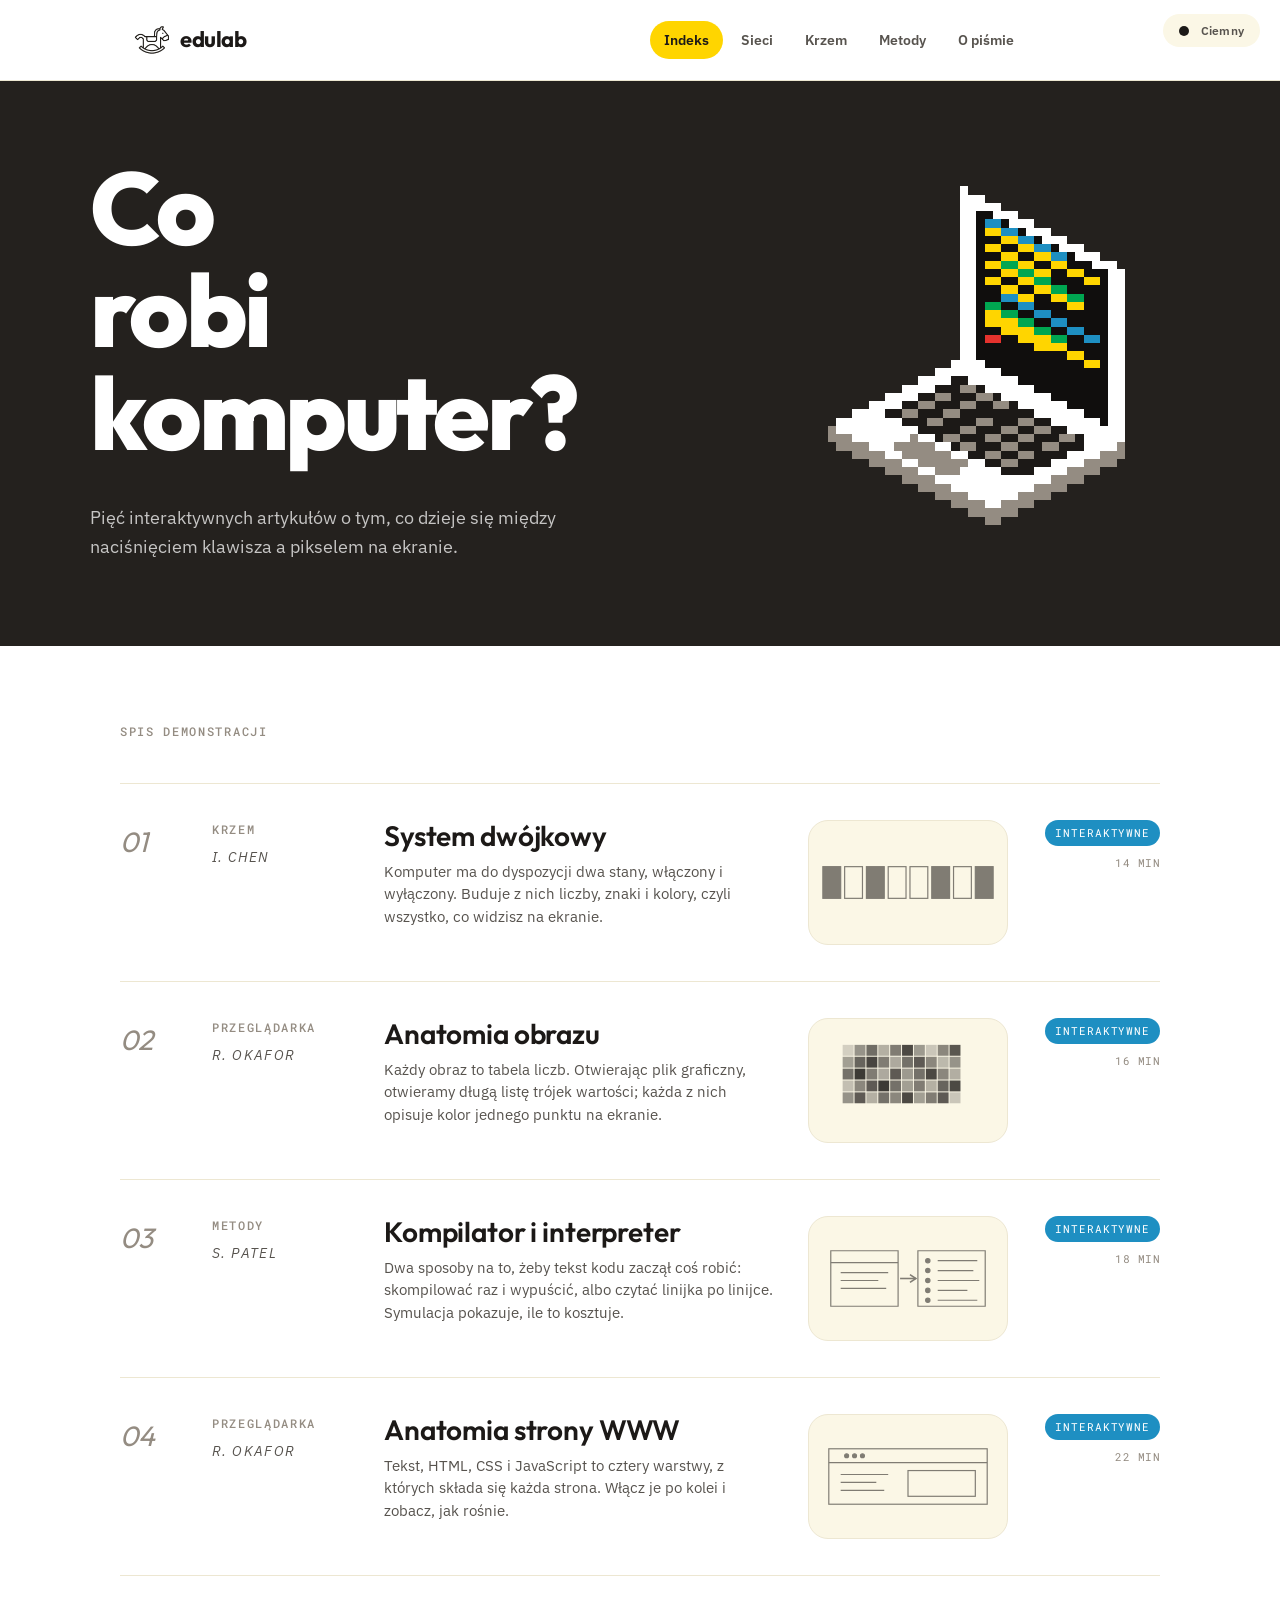
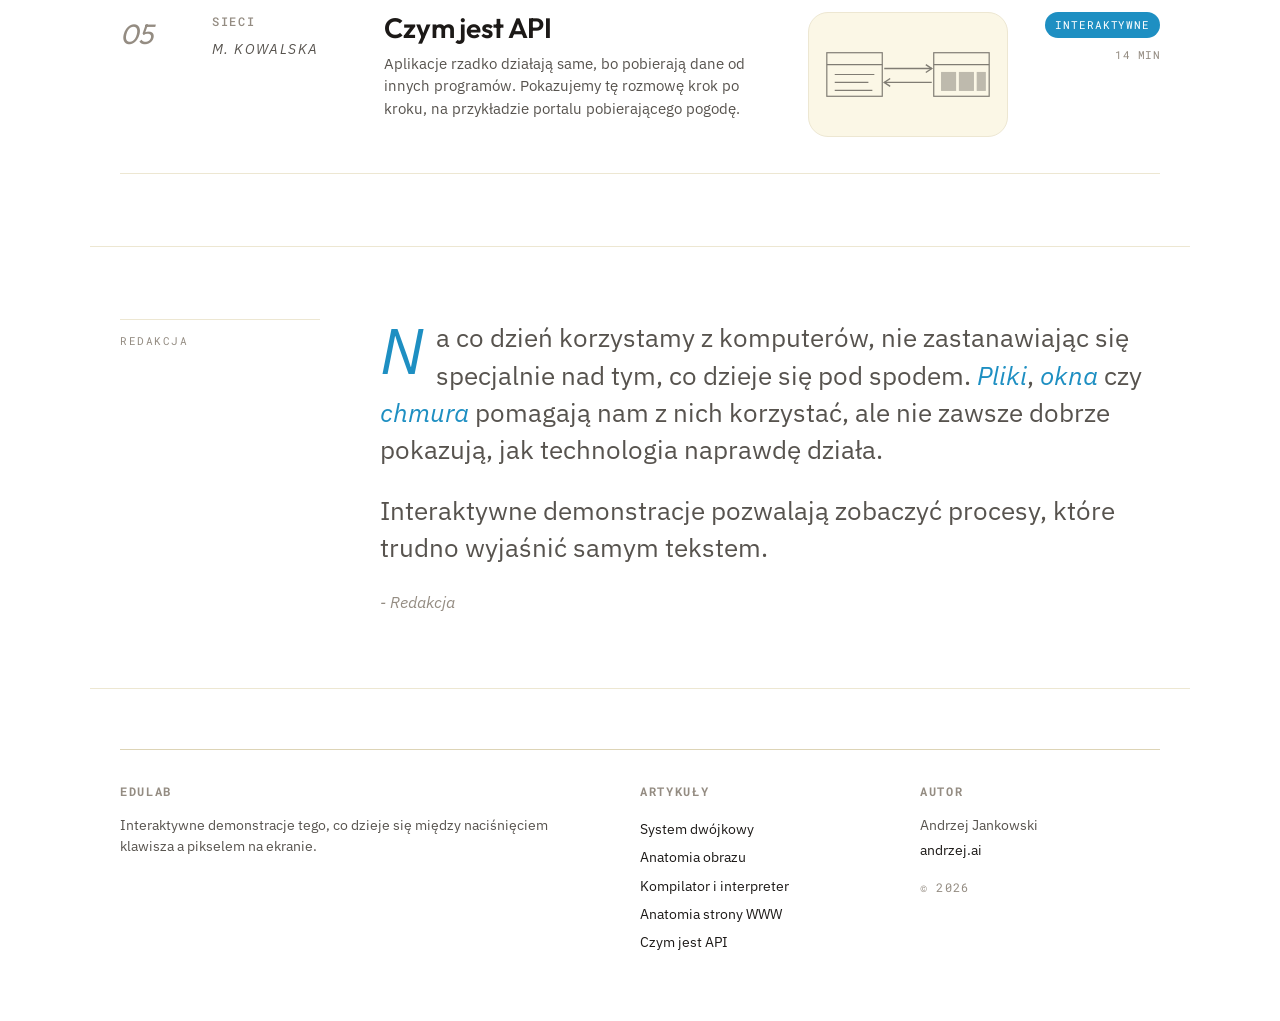
==== index.html @ e1ac3627 "Apply edulab design system and rework Polish copy Six interactive computing demos ("Co robi komputer" ====
<!doctype html>
<html lang="pl">
<head>
<meta charset="utf-8" />
<meta name="viewport" content="width=device-width, initial-scale=1.0" />
<title>Substrate - interaktywne demonstracje</title>
<link rel="preconnect" href="https://fonts.googleapis.com" />
<link rel="preconnect" href="https://fonts.gstatic.com" crossorigin />
<link href="https://fonts.googleapis.com/css2?family=Outfit:wght@400;500;600;700;800&family=IBM+Plex+Sans:wght@400;500;600;700&family=Roboto+Mono:wght@400;500&display=swap" rel="stylesheet" />
<script>
  (function(){
    try {
      var saved = localStorage.getItem('substrate-theme');
      document.documentElement.dataset.theme = saved || 'light';
    } catch (_) {
      document.documentElement.dataset.theme = 'light';
    }
  })();
</script>
<style>
  /* ── edulab design system — Editorial Color ──────────────────────────
     Fonts: Outfit (display) · IBM Plex Sans (sans) · Roboto Mono (mono)
     Paper white page, warm ink, yellow primary, blue + green secondary,
     red for danger. Every colour below is an edulab token.
     ─────────────────────────────────────────────────────────────────── */
  :root {
    /* ── edulab brand fonts ── */
    --font-display: 'Outfit', 'IBM Plex Sans', system-ui, sans-serif;
    --font-sans:    'IBM Plex Sans', system-ui, -apple-system, sans-serif;
    --font-mono:    'Roboto Mono', ui-monospace, 'SF Mono', Menlo, monospace;

    /* ── edulab raw palette ── */
    --paper:   #FFFFFF;  --paper-2: #FBF7E6;  --paper-3: #F5EDCB;
    --surface: #FFFFFF;
    --edu-ink: #1C1917;  --edu-ink-2: #57534E;  --edu-ink-3: #948C82;
    --line:    #EDE7D2;  --line-2:  #DDD4B6;

    --yellow: #FFD500;  --yellow-600: #F0C800;  --yellow-soft: #FFD500;  --yellow-ink: #1C1917;
    --blue:   #1E8FC2;  --blue-600:   #177AA8;  --blue-soft:   #1E8FC2;  --blue-ink:   #FFFFFF;
    --green:  #00A651;  --green-600:  #009444;  --green-soft:  #00A651;  --green-ink:  #FFFFFF;
    --red:    #E5322D;  --red-600:    #C92823;  --red-soft:    #E5322D;  --red-ink:    #FFFFFF;
    --grape:  #7A5AC2;

    --primary: var(--yellow);  --on-primary: var(--yellow-ink);
    --focus-ring: 0 0 0 3px color-mix(in srgb, var(--yellow) 45%, transparent);

    /* ── radii & elevation ── */
    --r-xs: 6px; --r-sm: 10px; --r-md: 14px; --r-lg: 20px; --r-xl: 28px; --r-pill: 999px;
    --shadow-sm: 0 1px 2px rgba(33,30,26,.06), 0 1px 1px rgba(33,30,26,.04);
    --shadow-md: 0 4px 16px rgba(33,30,26,.08), 0 1px 3px rgba(33,30,26,.05);
    --shadow-lg: 0 16px 40px rgba(33,30,26,.12), 0 3px 8px rgba(33,30,26,.06);
    --shadow-primary: 0 8px 22px color-mix(in srgb, var(--yellow) 30%, transparent);

    /* ── layout ── */
    --pad-x: 30px;
    --pad-y: 72px;
    --gap: 28px;
    --shell: 1100px;
  }

  /* ── Light (default): edulab paper ──────────────────────────────────── */
  html[data-theme="light"] {
    --bg:        var(--paper);
    --bg-2:      var(--paper-2);
    --bg-3:      var(--paper-3);
    --ink:       var(--edu-ink);
    --ink-soft:  var(--edu-ink-2);
    --ink-mute:  var(--edu-ink-3);
    --rule:      var(--line-2);
    --rule-soft: var(--line);
    --accent:    var(--blue);
    --accent-2:  var(--blue-600);
    --accent-tint:        var(--paper-2);
    --accent-tint-soft:   var(--paper-2);
    --accent-tint-strong: var(--paper-3);
    --overlay:   rgba(255,255,255,.94);
    --card:      var(--surface);
    --logo-filter: none;
    --hero-bg:    #24211E;
    --hero-ink:   #FFFFFF;
    --hero-ink-2: rgba(255,255,255,.74);
  }

  /* ── Dark: edulab ink surfaces (yellow reads as text on black) ──────── */
  html[data-theme="dark"] {
    --bg:        #1C1917;
    --bg-2:      #262220;
    --bg-3:      #322D29;
    --ink:       #FFFFFF;
    --ink-soft:  rgba(255,255,255,.74);
    --ink-mute:  rgba(255,255,255,.52);
    --rule:      rgba(255,255,255,.30);
    --rule-soft: rgba(255,255,255,.14);
    --accent:    var(--yellow);
    --accent-2:  var(--yellow-600);
    --accent-tint:        rgba(255,255,255,.06);
    --accent-tint-soft:   rgba(255,255,255,.04);
    --accent-tint-strong: rgba(255,213,0,.22);
    --overlay:   rgba(28,25,23,.94);
    --card:      #262220;
    --logo-filter: invert(1);
    --hero-bg:    #24211E;
    --hero-ink:   #FFFFFF;
    --hero-ink-2: rgba(255,255,255,.74);
  }

  /* ── Reset ──────────────────────────────────────────────────────────── */
  * { box-sizing: border-box; }
  html, body { margin: 0; padding: 0; }
  body {
    background: var(--bg);
    color: var(--ink);
    font-family: var(--font-sans);
    font-size: 16px;
    line-height: 1.6;
    -webkit-font-smoothing: antialiased;
    text-rendering: optimizeLegibility;
    transition: background .25s ease, color .25s ease;
  }
  a { color: inherit; text-decoration: none; cursor: pointer; }
  button { font-family: inherit; }

  /* Content shell — edulab caps the column at 1100px */
  .shell { max-width: var(--shell); margin: 0 auto; width: 100%; }

  /* Functional label: mono, uppercase, tracked */
  .kicker {
    font-family: var(--font-mono);
    font-weight: 500;
    font-size: 12px;
    letter-spacing: .14em;
    text-transform: uppercase;
    color: var(--ink-mute);
  }
  .dot { color: var(--ink-mute); padding: 0 6px; }

  /* ── Theme toggle — full pill, never a partial contour ──────────────── */
  .theme-toggle {
    position: fixed;
    top: 14px; right: 20px;
    z-index: 100;
    appearance: none; cursor: pointer;
    background: var(--bg-2);
    border: none;
    color: var(--ink-soft);
    padding: 9px 16px;
    border-radius: var(--r-pill);
    font-family: var(--font-sans);
    font-weight: 600;
    font-size: 12px;
    letter-spacing: .02em;
    transition: background .15s, color .15s;
  }
  .theme-toggle:hover { background: var(--yellow); color: var(--yellow-ink); }
  .theme-toggle:focus-visible { outline: none; box-shadow: var(--focus-ring); }
  .theme-toggle .th-mark {
    display: inline-block;
    width: 10px; height: 10px;
    border-radius: 50%;
    margin-right: 8px;
    vertical-align: -1px;
    background: var(--ink);
  }
  .theme-toggle:hover .th-mark { background: var(--yellow-ink); }
  .theme-toggle .lbl-jasny { display: inline; }
  .theme-toggle .lbl-ciemny { display: none; }
  html[data-theme="light"] .theme-toggle .lbl-jasny { display: none; }
  html[data-theme="light"] .theme-toggle .lbl-ciemny { display: inline; }

  /* ── edulab brand bar (required chrome) ─────────────────────────────── */
  .masthead {
    position: sticky; top: 0; z-index: 50; width: 100%;
    background: var(--overlay);
    backdrop-filter: blur(12px); -webkit-backdrop-filter: blur(12px);
    border-bottom: 1px solid var(--rule-soft);
  }
  .masthead .row {
    max-width: var(--shell); margin: 0 auto;
    padding: 8px var(--pad-x);
    display: flex; justify-content: space-between; align-items: center; gap: 12px;
  }
  .masthead .brand { display: flex; align-items: center; gap: 2px; cursor: pointer; }
  .masthead .edu-logo {
    width: 64px; height: 64px; display: block; margin-right: -6px;
    filter: var(--logo-filter);
  }
  .masthead .brand .wordmark {
    font-family: var(--font-display); font-weight: 700;
    font-size: 22px; letter-spacing: -.02em; color: var(--ink);
  }
  .masthead .topnav { display: flex; gap: 4px; padding-right: 132px; }
  .masthead .topnav a {
    font-family: var(--font-sans); font-weight: 600; font-size: 14px;
    color: var(--ink-soft);
    padding: 8px 14px; border-radius: var(--r-pill);
    transition: background .15s, color .15s;
  }
  .masthead .topnav a:hover { background: var(--bg-2); color: var(--ink); }
  .masthead .topnav a.active { background: var(--yellow); color: var(--yellow-ink); }

  /* ── Hero ───────────────────────────────────────────────────────────── */
  .hero {
    padding: calc(var(--pad-y) * 1.1) var(--pad-x);
    border-bottom: 1px solid var(--rule-soft);
  }
  .hero-grid {
    display: grid;
    grid-template-columns: 2fr 1fr;
    gap: 48px;
    align-items: start;
  }
  .hero-title {
    font-family: var(--font-display);
    font-weight: 400;
    font-size: clamp(80px, 11vw, 168px);
    line-height: 1.0;
    letter-spacing: -.035em;
    margin: 0 0 40px;
    color: var(--ink);
  }
  .hero-dek {
    font-family: var(--font-sans); font-size: 20px;
    font-style: italic;
    line-height: 1.45; color: var(--ink-soft);
    max-width: 36ch; margin: 0;
  }
  /* ── Article list ───────────────────────────────────────────────────── */
  .indexsec {
    padding: var(--pad-y) var(--pad-x);
    border-bottom: 1px solid var(--rule-soft);
  }
  .section-head { margin-bottom: 40px; }
  .article-list { list-style: none; padding: 0; margin: 0; }
  .article-row {
    display: grid;
    grid-template-columns: 60px 140px 1fr 200px 120px;
    gap: 32px;
    padding: 36px 0;
    border-top: 1px solid var(--rule-soft);
    align-items: start;
    cursor: pointer;
    transition: padding-left .15s, padding-right .15s;
  }
  .article-row:last-child { border-bottom: 1px solid var(--rule-soft); }
  .article-row:hover { padding-left: 16px; padding-right: 16px; }
  .article-row:hover h3 { color: var(--accent); }
  .article-row a { display: contents; }
  .row-no {
    font-family: var(--font-display); font-size: 28px; font-style: italic;
    color: var(--ink-mute);
  }
  .row-meta { display: flex; flex-direction: column; gap: 6px; }
  .row-meta .row-author {
    font-family: var(--font-sans); font-style: italic; font-size: 14px;
    color: var(--ink-soft);
  }
  .row-title h3 {
    font-family: var(--font-display); font-weight: 400;
    font-size: 28px; line-height: 1.15; letter-spacing: -.005em;
    margin: 0 0 8px; color: var(--ink); text-wrap: pretty;
    transition: color .15s;
  }
  .row-title p {
    font-family: var(--font-sans); font-size: 15px; line-height: 1.5;
    color: var(--ink-soft); margin: 0; max-width: 50ch;
  }
  .row-thumb {
    background: var(--bg-2); aspect-ratio: 16/10;
    border: 1px solid var(--rule-soft); border-radius: 2px; overflow: hidden;
    color: var(--ink);
  }
  .row-thumb svg { width: 100%; height: 100%; display: block; }
  .row-read {
    display: flex; flex-direction: column; align-items: flex-end; gap: 8px;
    font-family: var(--font-mono); font-size: 11px; color: var(--ink-mute);
    letter-spacing: .04em; text-transform: uppercase;
  }
  .pill {
    font-size: 10px; letter-spacing: .12em; text-transform: uppercase;
    border: 1px solid var(--accent); color: var(--accent);
    padding: 3px 8px; border-radius: 2px;
  }

  /* ── Manifesto ──────────────────────────────────────────────────────── */
  .manifesto {
    padding: var(--pad-y) var(--pad-x);
    border-bottom: 1px solid var(--rule-soft);
  }
  .m-grid {
    display: grid; grid-template-columns: 200px 1fr; gap: 60px;
    max-width: 1100px;
  }
  .m-label {
    font-family: var(--font-mono); font-size: 11px; letter-spacing: .14em;
    text-transform: uppercase; color: var(--ink-mute);
    padding-top: 12px; border-top: 1px solid var(--rule-soft);
  }
  .m-body p {
    font-family: var(--font-sans); font-size: clamp(20px, 2vw, 26px);
    line-height: 1.45; margin: 0 0 24px;
    color: var(--ink-soft);
  }
  .m-body p em { font-style: italic; color: var(--accent); }
  .m-body p:first-child::first-letter {
    font-family: var(--font-display); font-size: 64px;
    font-style: italic;
    float: left; line-height: .8; padding: 6px 12px 0 0;
    color: var(--accent);
  }
  .m-sig {
    font-family: var(--font-sans); font-style: italic; font-size: 16px;
    color: var(--ink-mute); margin-top: 16px;
  }

  /* ── Departments ────────────────────────────────────────────────────── */
  /* ── Footer ─────────────────────────────────────────────────────────── */
  .footer { padding: 60px var(--pad-x) 32px; max-width: var(--shell); margin: 0 auto; }
  .footer-grid {
    display: grid; grid-template-columns: 2fr 1fr 1fr; gap: 40px;
    padding-bottom: 32px;
    border-top: 1px solid var(--rule);
    padding-top: 32px;
  }
  .footer .col h6 {
    font-family: var(--font-mono); font-size: 12px; letter-spacing: .14em;
    text-transform: uppercase; color: var(--ink-mute); margin: 0 0 14px;
  }
  .footer .col p {
    font-family: var(--font-sans); font-size: 14px; color: var(--ink-soft);
    line-height: 1.5; margin: 0;
  }
  .footer .col a {
    display: block; font-family: var(--font-sans); font-size: 14px;
    color: var(--ink); padding: 3px 0;
  }
  .footer .col a:hover { color: var(--accent); }

  /* ── Responsive ─────────────────────────────────────────────────────── */
  @media (max-width: 1100px) {
    .hero .hero-grid { gap: 36px; }
    .article-row { grid-template-columns: 40px 100px 1fr 140px; gap: 24px; }
    .row-thumb { display: none; }
    .t-cell:nth-child(2) { border-right: none; }
    .t-cell:nth-child(1), .t-cell:nth-child(2) { border-bottom: 1px solid var(--rule-soft); }
    .masthead .topnav { padding-right: 90px; }
  }
  @media (max-width: 760px) {
    :root { --pad-x: 28px; --pad-y: 64px; }
    .hero-title { font-size: clamp(60px, 14vw, 100px); }
    .article-row { grid-template-columns: 32px 1fr; }
    .article-row .row-meta, .article-row .row-read { grid-column: 2; }
    .t-cell { border-right: none; border-bottom: 1px solid var(--rule-soft); padding: 24px 0; }
    .t-cell:last-child { border-bottom: none; }
    .footer-grid { grid-template-columns: 1fr; }
    .masthead .topnav { display: none; }
    .masthead .topnav { padding-right: 0; }
  }

  /* ══════════════════════════════════════════════════════════════════════
     edulab component layer — flat fills, full contours, soft shadows.
     Overrides the editorial idiom above; every value is an edulab token.
     ══════════════════════════════════════════════════════════════════════ */

  /* Display font has no true italic — drop synthesised obliques */
  .hero-dek, .detail-dek, .masthead .brand .tag,
  .row-author, .detail-prose .dropcap .dc { font-style: normal; }

  /* ── Buttons: primary = solid yellow pill, secondary = sand pill ────── */
  .btn {
    background: var(--bg-2);
    border: none;
    color: var(--ink-soft);
    padding: 9px 18px;
    border-radius: var(--r-pill);
    font-family: var(--font-sans);
    font-weight: 600;
    font-size: 13px;
    letter-spacing: 0;
    text-transform: none;
    transition: background .15s, color .15s;
  }
  .btn:hover { background: var(--bg-3); color: var(--ink); border: none; }
  .btn:focus-visible { outline: none; box-shadow: var(--focus-ring); }
  .btn.primary, .btn.accent {
    background: var(--yellow);
    border: none;
    color: var(--yellow-ink);
    padding: 11px 22px;
    border-radius: var(--r-pill);
    font-family: var(--font-display);
    font-weight: 600;
    font-size: 14px;
    letter-spacing: 0;
    text-transform: none;
    box-shadow: var(--shadow-primary);
  }
  .btn.primary:hover, .btn.primary:hover:not(:disabled), .btn.accent:hover {
    background: var(--yellow-600); color: var(--yellow-ink); transform: none;
  }
  .btn.active {
    background: var(--yellow); color: var(--yellow-ink); border: none;
  }
  .btn:disabled, .btn.primary:disabled { opacity: .45; cursor: not-allowed; box-shadow: none; }

  /* ── Chip / tag: solid colour, white text (dark on yellow) ──────────── */
  .pill {
    font-family: var(--font-mono); font-size: 11px;
    letter-spacing: .08em; text-transform: uppercase;
    background: var(--blue-soft); color: var(--blue-ink);
    border: none;
    padding: 4px 10px; border-radius: var(--r-pill);
  }

  /* ── Full contours only: no coloured edge on one side ───────────────── */
  .detail-aside {
    border-left: none;
    background: var(--bg-2);
    border-radius: var(--r-lg);
    padding: 22px 26px;
  }
  .tab.active, .file-tab.active {
    border-bottom-color: transparent;
    background: var(--yellow);
    color: var(--yellow-ink);
    border-radius: var(--r-pill);
  }

  /* ── Section eyebrow: functional label, no leading dash ─────────────── */
  .section-head .kicker, .demo-head .kicker { color: var(--ink-mute); }

  /* ── Cards & wells: generous radii, soft low shadow ─────────────────── */
  .demo-frame, .demo-card, .card, .panel {
    border-radius: var(--r-lg);
  }

  /* ── Index: hero + list ─────────────────────────────────────────────── */
  .masthead .row, .indexsec, .manifesto, .section-head {
    max-width: var(--shell); margin-left: auto; margin-right: auto;
  }

  /* ── Hero: full-bleed sand band, capped content, pixel art ──────────── */
  .hero {
    background: var(--hero-bg);
    border-bottom: none;
    padding: 76px var(--pad-x) 84px;
  }
  .hero .hero-title { color: var(--hero-ink); }
  .hero .hero-dek   { color: var(--hero-ink-2); }
  .hero .hero-grid {
    max-width: var(--shell); margin: 0 auto;
    grid-template-columns: 1.15fr .85fr;
    gap: 56px;
    align-items: center;
  }
  .hero-art { display: flex; justify-content: center; align-items: center; }
  .hero-pixels {
    width: 100%; max-width: 380px; height: auto;
    /* pixel palette — SVG fill needs values that resolve on the element */
    --px-body:   #FFFFFF;
    --px-shade:  #948C82;
    --px-well:   #1C1917;
    --px-screen: #100E0D;
    --px-yellow: #FFD500;
    --px-blue:   #1E8FC2;
    --px-green:  #00A651;
    --px-red:    #E5322D;
  }
  @media (max-width: 768px) {
    .hero .hero-grid { grid-template-columns: 1fr; gap: 36px; }
    .hero-art { order: -1; }
  }
  .hero-title {
    font-family: var(--font-display); font-weight: 800;
    font-size: clamp(56px, 8vw, 104px); letter-spacing: -.035em;
    color: var(--ink);
  }
  .hero-center, .hero-title { text-align: left; }
  .hero-dek {
    font-family: var(--font-sans); font-style: normal;
    font-size: 18px; line-height: 1.6; color: var(--ink-soft);
    border-left: none; padding-left: 0; max-width: 46ch; text-align: left;
  }
  .row-author { font-family: var(--font-mono); font-style: normal; font-size: 12px; letter-spacing: .1em; text-transform: uppercase; color: var(--ink-mute); }
  .row-title h3 { font-family: var(--font-display); font-weight: 600; }
  .row-title p  { font-family: var(--font-sans); color: var(--ink-soft); }
  .row-thumb { border-radius: var(--r-lg); }

  /* Outfit has no true italic — italic text falls back to IBM Plex Sans */
  .compare-sub, .compare-side .compare-sub, .status-line, .file-sub,
  .calculation .empty, .cart-empty, .asm-cmt, .up-mark, .nb-mark,
  .m-body p:first-child::first-letter { font-family: var(--font-sans); }

  .footer .col .foot-copy {
    font-family: var(--font-mono); font-size: 12px; letter-spacing: .1em;
    color: var(--ink-mute); margin-top: 14px;
  }
</style>
</head>
<body>

<button class="theme-toggle" id="themeToggle" aria-label="Przełącz motyw">
  <span class="th-mark"></span>
  <span class="lbl-jasny">Jasny</span>
  <span class="lbl-ciemny">Ciemny</span>
</button>

<header class="masthead">
  <div class="row">
    <a href="index.html" class="brand">
      <img class="edu-logo" src="edulab-mark-ink.png" alt="edulab" />
      <span class="wordmark">edulab</span>
    </a>
    <nav class="topnav">
      <a href="index.html" class="active">Indeks</a>
      <a href="#">Sieci</a>
      <a href="#">Krzem</a>
      <a href="#">Metody</a>
      <a href="#">O piśmie</a>
    </nav>
  </div>
</header>

<section class="hero">
  <div class="hero-grid">
    <div class="hero-center">
      <h1 class="hero-title">Co<br/>robi<br/>komputer?</h1>
      <p class="hero-dek">Pięć interaktywnych artykułów o tym, co dzieje się między naciśnięciem klawisza a pikselem na ekranie.</p>
    </div>
    <div class="hero-art">
      <svg class="hero-pixels" viewBox="0 0 46 44" xmlns="http://www.w3.org/2000/svg" shape-rendering="crispEdges" role="img" aria-label="Pikselowy laptop w rzucie izometrycznym">
        <rect x="22" y="1" width="1" height="1" fill="var(--px-body)"/>
        <rect x="22" y="2" width="1" height="1" fill="var(--px-body)"/>
        <rect x="23" y="2" width="1" height="1" fill="var(--px-body)"/>
        <rect x="24" y="2" width="1" height="1" fill="var(--px-body)"/>
        <rect x="22" y="3" width="1" height="1" fill="var(--px-body)"/>
        <rect x="23" y="3" width="1" height="1" fill="var(--px-body)"/>
        <rect x="24" y="3" width="1" height="1" fill="var(--px-body)"/>
        <rect x="25" y="3" width="1" height="1" fill="var(--px-body)"/>
        <rect x="26" y="3" width="1" height="1" fill="var(--px-body)"/>
        <rect x="22" y="4" width="1" height="1" fill="var(--px-body)"/>
        <rect x="23" y="4" width="1" height="1" fill="var(--px-body)"/>
        <rect x="24" y="4" width="1" height="1" fill="var(--px-screen)"/>
        <rect x="25" y="4" width="1" height="1" fill="var(--px-screen)"/>
        <rect x="26" y="4" width="1" height="1" fill="var(--px-body)"/>
        <rect x="27" y="4" width="1" height="1" fill="var(--px-body)"/>
        <rect x="28" y="4" width="1" height="1" fill="var(--px-body)"/>
        <rect x="22" y="5" width="1" height="1" fill="var(--px-body)"/>
        <rect x="23" y="5" width="1" height="1" fill="var(--px-body)"/>
        <rect x="24" y="5" width="1" height="1" fill="var(--px-screen)"/>
        <rect x="25" y="5" width="1" height="1" fill="var(--px-blue)"/>
        <rect x="26" y="5" width="1" height="1" fill="var(--px-blue)"/>
        <rect x="27" y="5" width="1" height="1" fill="var(--px-screen)"/>
        <rect x="28" y="5" width="1" height="1" fill="var(--px-body)"/>
        <rect x="29" y="5" width="1" height="1" fill="var(--px-body)"/>
        <rect x="30" y="5" width="1" height="1" fill="var(--px-body)"/>
        <rect x="22" y="6" width="1" height="1" fill="var(--px-body)"/>
        <rect x="23" y="6" width="1" height="1" fill="var(--px-body)"/>
        <rect x="24" y="6" width="1" height="1" fill="var(--px-screen)"/>
        <rect x="25" y="6" width="1" height="1" fill="var(--px-yellow)"/>
        <rect x="26" y="6" width="1" height="1" fill="var(--px-yellow)"/>
        <rect x="27" y="6" width="1" height="1" fill="var(--px-blue)"/>
        <rect x="28" y="6" width="1" height="1" fill="var(--px-blue)"/>
        <rect x="29" y="6" width="1" height="1" fill="var(--px-screen)"/>
        <rect x="30" y="6" width="1" height="1" fill="var(--px-body)"/>
        <rect x="31" y="6" width="1" height="1" fill="var(--px-body)"/>
        <rect x="32" y="6" width="1" height="1" fill="var(--px-body)"/>
        <rect x="22" y="7" width="1" height="1" fill="var(--px-body)"/>
        <rect x="23" y="7" width="1" height="1" fill="var(--px-body)"/>
        <rect x="24" y="7" width="1" height="1" fill="var(--px-screen)"/>
        <rect x="25" y="7" width="1" height="1" fill="var(--px-screen)"/>
        <rect x="26" y="7" width="1" height="1" fill="var(--px-screen)"/>
        <rect x="27" y="7" width="1" height="1" fill="var(--px-yellow)"/>
        <rect x="28" y="7" width="1" height="1" fill="var(--px-yellow)"/>
        <rect x="29" y="7" width="1" height="1" fill="var(--px-blue)"/>
        <rect x="30" y="7" width="1" height="1" fill="var(--px-blue)"/>
        <rect x="31" y="7" width="1" height="1" fill="var(--px-screen)"/>
        <rect x="32" y="7" width="1" height="1" fill="var(--px-body)"/>
        <rect x="33" y="7" width="1" height="1" fill="var(--px-body)"/>
        <rect x="34" y="7" width="1" height="1" fill="var(--px-body)"/>
        <rect x="22" y="8" width="1" height="1" fill="var(--px-body)"/>
        <rect x="23" y="8" width="1" height="1" fill="var(--px-body)"/>
        <rect x="24" y="8" width="1" height="1" fill="var(--px-screen)"/>
        <rect x="25" y="8" width="1" height="1" fill="var(--px-yellow)"/>
        <rect x="26" y="8" width="1" height="1" fill="var(--px-yellow)"/>
        <rect x="27" y="8" width="1" height="1" fill="var(--px-screen)"/>
        <rect x="28" y="8" width="1" height="1" fill="var(--px-screen)"/>
        <rect x="29" y="8" width="1" height="1" fill="var(--px-yellow)"/>
        <rect x="30" y="8" width="1" height="1" fill="var(--px-yellow)"/>
        <rect x="31" y="8" width="1" height="1" fill="var(--px-blue)"/>
        <rect x="32" y="8" width="1" height="1" fill="var(--px-blue)"/>
        <rect x="33" y="8" width="1" height="1" fill="var(--px-screen)"/>
        <rect x="34" y="8" width="1" height="1" fill="var(--px-body)"/>
        <rect x="35" y="8" width="1" height="1" fill="var(--px-body)"/>
        <rect x="36" y="8" width="1" height="1" fill="var(--px-body)"/>
        <rect x="22" y="9" width="1" height="1" fill="var(--px-body)"/>
        <rect x="23" y="9" width="1" height="1" fill="var(--px-body)"/>
        <rect x="24" y="9" width="1" height="1" fill="var(--px-screen)"/>
        <rect x="25" y="9" width="1" height="1" fill="var(--px-screen)"/>
        <rect x="26" y="9" width="1" height="1" fill="var(--px-screen)"/>
        <rect x="27" y="9" width="1" height="1" fill="var(--px-yellow)"/>
        <rect x="28" y="9" width="1" height="1" fill="var(--px-yellow)"/>
        <rect x="29" y="9" width="1" height="1" fill="var(--px-screen)"/>
        <rect x="30" y="9" width="1" height="1" fill="var(--px-screen)"/>
        <rect x="31" y="9" width="1" height="1" fill="var(--px-yellow)"/>
        <rect x="32" y="9" width="1" height="1" fill="var(--px-yellow)"/>
        <rect x="33" y="9" width="1" height="1" fill="var(--px-blue)"/>
        <rect x="34" y="9" width="1" height="1" fill="var(--px-blue)"/>
        <rect x="35" y="9" width="1" height="1" fill="var(--px-screen)"/>
        <rect x="36" y="9" width="1" height="1" fill="var(--px-body)"/>
        <rect x="37" y="9" width="1" height="1" fill="var(--px-body)"/>
        <rect x="38" y="9" width="1" height="1" fill="var(--px-body)"/>
        <rect x="22" y="10" width="1" height="1" fill="var(--px-body)"/>
        <rect x="23" y="10" width="1" height="1" fill="var(--px-body)"/>
        <rect x="24" y="10" width="1" height="1" fill="var(--px-screen)"/>
        <rect x="25" y="10" width="1" height="1" fill="var(--px-yellow)"/>
        <rect x="26" y="10" width="1" height="1" fill="var(--px-yellow)"/>
        <rect x="27" y="10" width="1" height="1" fill="var(--px-green)"/>
        <rect x="28" y="10" width="1" height="1" fill="var(--px-green)"/>
        <rect x="29" y="10" width="1" height="1" fill="var(--px-yellow)"/>
        <rect x="30" y="10" width="1" height="1" fill="var(--px-yellow)"/>
        <rect x="31" y="10" width="1" height="1" fill="var(--px-screen)"/>
        <rect x="32" y="10" width="1" height="1" fill="var(--px-screen)"/>
        <rect x="33" y="10" width="1" height="1" fill="var(--px-yellow)"/>
        <rect x="34" y="10" width="1" height="1" fill="var(--px-yellow)"/>
        <rect x="35" y="10" width="1" height="1" fill="var(--px-screen)"/>
        <rect x="36" y="10" width="1" height="1" fill="var(--px-screen)"/>
        <rect x="37" y="10" width="1" height="1" fill="var(--px-screen)"/>
        <rect x="38" y="10" width="1" height="1" fill="var(--px-body)"/>
        <rect x="39" y="10" width="1" height="1" fill="var(--px-body)"/>
        <rect x="40" y="10" width="1" height="1" fill="var(--px-body)"/>
        <rect x="22" y="11" width="1" height="1" fill="var(--px-body)"/>
        <rect x="23" y="11" width="1" height="1" fill="var(--px-body)"/>
        <rect x="24" y="11" width="1" height="1" fill="var(--px-screen)"/>
        <rect x="25" y="11" width="1" height="1" fill="var(--px-screen)"/>
        <rect x="26" y="11" width="1" height="1" fill="var(--px-screen)"/>
        <rect x="27" y="11" width="1" height="1" fill="var(--px-yellow)"/>
        <rect x="28" y="11" width="1" height="1" fill="var(--px-yellow)"/>
        <rect x="29" y="11" width="1" height="1" fill="var(--px-green)"/>
        <rect x="30" y="11" width="1" height="1" fill="var(--px-green)"/>
        <rect x="31" y="11" width="1" height="1" fill="var(--px-yellow)"/>
        <rect x="32" y="11" width="1" height="1" fill="var(--px-yellow)"/>
        <rect x="33" y="11" width="1" height="1" fill="var(--px-screen)"/>
        <rect x="34" y="11" width="1" height="1" fill="var(--px-screen)"/>
        <rect x="35" y="11" width="1" height="1" fill="var(--px-yellow)"/>
        <rect x="36" y="11" width="1" height="1" fill="var(--px-yellow)"/>
        <rect x="37" y="11" width="1" height="1" fill="var(--px-screen)"/>
        <rect x="38" y="11" width="1" height="1" fill="var(--px-screen)"/>
        <rect x="39" y="11" width="1" height="1" fill="var(--px-screen)"/>
        <rect x="40" y="11" width="1" height="1" fill="var(--px-body)"/>
        <rect x="41" y="11" width="1" height="1" fill="var(--px-body)"/>
        <rect x="22" y="12" width="1" height="1" fill="var(--px-body)"/>
        <rect x="23" y="12" width="1" height="1" fill="var(--px-body)"/>
        <rect x="24" y="12" width="1" height="1" fill="var(--px-screen)"/>
        <rect x="25" y="12" width="1" height="1" fill="var(--px-yellow)"/>
        <rect x="26" y="12" width="1" height="1" fill="var(--px-yellow)"/>
        <rect x="27" y="12" width="1" height="1" fill="var(--px-screen)"/>
        <rect x="28" y="12" width="1" height="1" fill="var(--px-screen)"/>
        <rect x="29" y="12" width="1" height="1" fill="var(--px-yellow)"/>
        <rect x="30" y="12" width="1" height="1" fill="var(--px-yellow)"/>
        <rect x="31" y="12" width="1" height="1" fill="var(--px-green)"/>
        <rect x="32" y="12" width="1" height="1" fill="var(--px-green)"/>
        <rect x="33" y="12" width="1" height="1" fill="var(--px-screen)"/>
        <rect x="34" y="12" width="1" height="1" fill="var(--px-screen)"/>
        <rect x="35" y="12" width="1" height="1" fill="var(--px-screen)"/>
        <rect x="36" y="12" width="1" height="1" fill="var(--px-screen)"/>
        <rect x="37" y="12" width="1" height="1" fill="var(--px-yellow)"/>
        <rect x="38" y="12" width="1" height="1" fill="var(--px-yellow)"/>
        <rect x="39" y="12" width="1" height="1" fill="var(--px-screen)"/>
        <rect x="40" y="12" width="1" height="1" fill="var(--px-body)"/>
        <rect x="41" y="12" width="1" height="1" fill="var(--px-body)"/>
        <rect x="22" y="13" width="1" height="1" fill="var(--px-body)"/>
        <rect x="23" y="13" width="1" height="1" fill="var(--px-body)"/>
        <rect x="24" y="13" width="1" height="1" fill="var(--px-screen)"/>
        <rect x="25" y="13" width="1" height="1" fill="var(--px-screen)"/>
        <rect x="26" y="13" width="1" height="1" fill="var(--px-screen)"/>
        <rect x="27" y="13" width="1" height="1" fill="var(--px-yellow)"/>
        <rect x="28" y="13" width="1" height="1" fill="var(--px-yellow)"/>
        <rect x="29" y="13" width="1" height="1" fill="var(--px-screen)"/>
        <rect x="30" y="13" width="1" height="1" fill="var(--px-screen)"/>
        <rect x="31" y="13" width="1" height="1" fill="var(--px-yellow)"/>
        <rect x="32" y="13" width="1" height="1" fill="var(--px-yellow)"/>
        <rect x="33" y="13" width="1" height="1" fill="var(--px-green)"/>
        <rect x="34" y="13" width="1" height="1" fill="var(--px-green)"/>
        <rect x="35" y="13" width="1" height="1" fill="var(--px-screen)"/>
        <rect x="36" y="13" width="1" height="1" fill="var(--px-screen)"/>
        <rect x="37" y="13" width="1" height="1" fill="var(--px-screen)"/>
        <rect x="38" y="13" width="1" height="1" fill="var(--px-screen)"/>
        <rect x="39" y="13" width="1" height="1" fill="var(--px-screen)"/>
        <rect x="40" y="13" width="1" height="1" fill="var(--px-body)"/>
        <rect x="41" y="13" width="1" height="1" fill="var(--px-body)"/>
        <rect x="22" y="14" width="1" height="1" fill="var(--px-body)"/>
        <rect x="23" y="14" width="1" height="1" fill="var(--px-body)"/>
        <rect x="24" y="14" width="1" height="1" fill="var(--px-screen)"/>
        <rect x="25" y="14" width="1" height="1" fill="var(--px-screen)"/>
        <rect x="26" y="14" width="1" height="1" fill="var(--px-screen)"/>
        <rect x="27" y="14" width="1" height="1" fill="var(--px-blue)"/>
        <rect x="28" y="14" width="1" height="1" fill="var(--px-blue)"/>
        <rect x="29" y="14" width="1" height="1" fill="var(--px-yellow)"/>
        <rect x="30" y="14" width="1" height="1" fill="var(--px-yellow)"/>
        <rect x="31" y="14" width="1" height="1" fill="var(--px-screen)"/>
        <rect x="32" y="14" width="1" height="1" fill="var(--px-screen)"/>
        <rect x="33" y="14" width="1" height="1" fill="var(--px-yellow)"/>
        <rect x="34" y="14" width="1" height="1" fill="var(--px-yellow)"/>
        <rect x="35" y="14" width="1" height="1" fill="var(--px-green)"/>
        <rect x="36" y="14" width="1" height="1" fill="var(--px-green)"/>
        <rect x="37" y="14" width="1" height="1" fill="var(--px-screen)"/>
        <rect x="38" y="14" width="1" height="1" fill="var(--px-screen)"/>
        <rect x="39" y="14" width="1" height="1" fill="var(--px-screen)"/>
        <rect x="40" y="14" width="1" height="1" fill="var(--px-body)"/>
        <rect x="41" y="14" width="1" height="1" fill="var(--px-body)"/>
        <rect x="22" y="15" width="1" height="1" fill="var(--px-body)"/>
        <rect x="23" y="15" width="1" height="1" fill="var(--px-body)"/>
        <rect x="24" y="15" width="1" height="1" fill="var(--px-screen)"/>
        <rect x="25" y="15" width="1" height="1" fill="var(--px-green)"/>
        <rect x="26" y="15" width="1" height="1" fill="var(--px-green)"/>
        <rect x="27" y="15" width="1" height="1" fill="var(--px-screen)"/>
        <rect x="28" y="15" width="1" height="1" fill="var(--px-screen)"/>
        <rect x="29" y="15" width="1" height="1" fill="var(--px-blue)"/>
        <rect x="30" y="15" width="1" height="1" fill="var(--px-blue)"/>
        <rect x="31" y="15" width="1" height="1" fill="var(--px-screen)"/>
        <rect x="32" y="15" width="1" height="1" fill="var(--px-screen)"/>
        <rect x="33" y="15" width="1" height="1" fill="var(--px-screen)"/>
        <rect x="34" y="15" width="1" height="1" fill="var(--px-screen)"/>
        <rect x="35" y="15" width="1" height="1" fill="var(--px-yellow)"/>
        <rect x="36" y="15" width="1" height="1" fill="var(--px-yellow)"/>
        <rect x="37" y="15" width="1" height="1" fill="var(--px-screen)"/>
        <rect x="38" y="15" width="1" height="1" fill="var(--px-screen)"/>
        <rect x="39" y="15" width="1" height="1" fill="var(--px-screen)"/>
        <rect x="40" y="15" width="1" height="1" fill="var(--px-body)"/>
        <rect x="41" y="15" width="1" height="1" fill="var(--px-body)"/>
        <rect x="22" y="16" width="1" height="1" fill="var(--px-body)"/>
        <rect x="23" y="16" width="1" height="1" fill="var(--px-body)"/>
        <rect x="24" y="16" width="1" height="1" fill="var(--px-screen)"/>
        <rect x="25" y="16" width="1" height="1" fill="var(--px-yellow)"/>
        <rect x="26" y="16" width="1" height="1" fill="var(--px-yellow)"/>
        <rect x="27" y="16" width="1" height="1" fill="var(--px-green)"/>
        <rect x="28" y="16" width="1" height="1" fill="var(--px-green)"/>
        <rect x="29" y="16" width="1" height="1" fill="var(--px-screen)"/>
        <rect x="30" y="16" width="1" height="1" fill="var(--px-screen)"/>
        <rect x="31" y="16" width="1" height="1" fill="var(--px-blue)"/>
        <rect x="32" y="16" width="1" height="1" fill="var(--px-blue)"/>
        <rect x="33" y="16" width="1" height="1" fill="var(--px-screen)"/>
        <rect x="34" y="16" width="1" height="1" fill="var(--px-screen)"/>
        <rect x="35" y="16" width="1" height="1" fill="var(--px-screen)"/>
        <rect x="36" y="16" width="1" height="1" fill="var(--px-screen)"/>
        <rect x="37" y="16" width="1" height="1" fill="var(--px-screen)"/>
        <rect x="38" y="16" width="1" height="1" fill="var(--px-screen)"/>
        <rect x="39" y="16" width="1" height="1" fill="var(--px-screen)"/>
        <rect x="40" y="16" width="1" height="1" fill="var(--px-body)"/>
        <rect x="41" y="16" width="1" height="1" fill="var(--px-body)"/>
        <rect x="22" y="17" width="1" height="1" fill="var(--px-body)"/>
        <rect x="23" y="17" width="1" height="1" fill="var(--px-body)"/>
        <rect x="24" y="17" width="1" height="1" fill="var(--px-screen)"/>
        <rect x="25" y="17" width="1" height="1" fill="var(--px-yellow)"/>
        <rect x="26" y="17" width="1" height="1" fill="var(--px-yellow)"/>
        <rect x="27" y="17" width="1" height="1" fill="var(--px-yellow)"/>
        <rect x="28" y="17" width="1" height="1" fill="var(--px-yellow)"/>
        <rect x="29" y="17" width="1" height="1" fill="var(--px-green)"/>
        <rect x="30" y="17" width="1" height="1" fill="var(--px-green)"/>
        <rect x="31" y="17" width="1" height="1" fill="var(--px-screen)"/>
        <rect x="32" y="17" width="1" height="1" fill="var(--px-screen)"/>
        <rect x="33" y="17" width="1" height="1" fill="var(--px-blue)"/>
        <rect x="34" y="17" width="1" height="1" fill="var(--px-blue)"/>
        <rect x="35" y="17" width="1" height="1" fill="var(--px-screen)"/>
        <rect x="36" y="17" width="1" height="1" fill="var(--px-screen)"/>
        <rect x="37" y="17" width="1" height="1" fill="var(--px-screen)"/>
        <rect x="38" y="17" width="1" height="1" fill="var(--px-screen)"/>
        <rect x="39" y="17" width="1" height="1" fill="var(--px-screen)"/>
        <rect x="40" y="17" width="1" height="1" fill="var(--px-body)"/>
        <rect x="41" y="17" width="1" height="1" fill="var(--px-body)"/>
        <rect x="22" y="18" width="1" height="1" fill="var(--px-body)"/>
        <rect x="23" y="18" width="1" height="1" fill="var(--px-body)"/>
        <rect x="24" y="18" width="1" height="1" fill="var(--px-screen)"/>
        <rect x="25" y="18" width="1" height="1" fill="var(--px-screen)"/>
        <rect x="26" y="18" width="1" height="1" fill="var(--px-screen)"/>
        <rect x="27" y="18" width="1" height="1" fill="var(--px-yellow)"/>
        <rect x="28" y="18" width="1" height="1" fill="var(--px-yellow)"/>
        <rect x="29" y="18" width="1" height="1" fill="var(--px-yellow)"/>
        <rect x="30" y="18" width="1" height="1" fill="var(--px-yellow)"/>
        <rect x="31" y="18" width="1" height="1" fill="var(--px-green)"/>
        <rect x="32" y="18" width="1" height="1" fill="var(--px-green)"/>
        <rect x="33" y="18" width="1" height="1" fill="var(--px-screen)"/>
        <rect x="34" y="18" width="1" height="1" fill="var(--px-screen)"/>
        <rect x="35" y="18" width="1" height="1" fill="var(--px-blue)"/>
        <rect x="36" y="18" width="1" height="1" fill="var(--px-blue)"/>
        <rect x="37" y="18" width="1" height="1" fill="var(--px-screen)"/>
        <rect x="38" y="18" width="1" height="1" fill="var(--px-screen)"/>
        <rect x="39" y="18" width="1" height="1" fill="var(--px-screen)"/>
        <rect x="40" y="18" width="1" height="1" fill="var(--px-body)"/>
        <rect x="41" y="18" width="1" height="1" fill="var(--px-body)"/>
        <rect x="22" y="19" width="1" height="1" fill="var(--px-body)"/>
        <rect x="23" y="19" width="1" height="1" fill="var(--px-body)"/>
        <rect x="24" y="19" width="1" height="1" fill="var(--px-screen)"/>
        <rect x="25" y="19" width="1" height="1" fill="var(--px-red)"/>
        <rect x="26" y="19" width="1" height="1" fill="var(--px-red)"/>
        <rect x="27" y="19" width="1" height="1" fill="var(--px-screen)"/>
        <rect x="28" y="19" width="1" height="1" fill="var(--px-screen)"/>
        <rect x="29" y="19" width="1" height="1" fill="var(--px-yellow)"/>
        <rect x="30" y="19" width="1" height="1" fill="var(--px-yellow)"/>
        <rect x="31" y="19" width="1" height="1" fill="var(--px-yellow)"/>
        <rect x="32" y="19" width="1" height="1" fill="var(--px-yellow)"/>
        <rect x="33" y="19" width="1" height="1" fill="var(--px-green)"/>
        <rect x="34" y="19" width="1" height="1" fill="var(--px-green)"/>
        <rect x="35" y="19" width="1" height="1" fill="var(--px-screen)"/>
        <rect x="36" y="19" width="1" height="1" fill="var(--px-screen)"/>
        <rect x="37" y="19" width="1" height="1" fill="var(--px-blue)"/>
        <rect x="38" y="19" width="1" height="1" fill="var(--px-blue)"/>
        <rect x="39" y="19" width="1" height="1" fill="var(--px-screen)"/>
        <rect x="40" y="19" width="1" height="1" fill="var(--px-body)"/>
        <rect x="41" y="19" width="1" height="1" fill="var(--px-body)"/>
        <rect x="22" y="20" width="1" height="1" fill="var(--px-body)"/>
        <rect x="23" y="20" width="1" height="1" fill="var(--px-body)"/>
        <rect x="24" y="20" width="1" height="1" fill="var(--px-screen)"/>
        <rect x="25" y="20" width="1" height="1" fill="var(--px-screen)"/>
        <rect x="26" y="20" width="1" height="1" fill="var(--px-screen)"/>
        <rect x="27" y="20" width="1" height="1" fill="var(--px-screen)"/>
        <rect x="28" y="20" width="1" height="1" fill="var(--px-screen)"/>
        <rect x="29" y="20" width="1" height="1" fill="var(--px-screen)"/>
        <rect x="30" y="20" width="1" height="1" fill="var(--px-screen)"/>
        <rect x="31" y="20" width="1" height="1" fill="var(--px-yellow)"/>
        <rect x="32" y="20" width="1" height="1" fill="var(--px-yellow)"/>
        <rect x="33" y="20" width="1" height="1" fill="var(--px-yellow)"/>
        <rect x="34" y="20" width="1" height="1" fill="var(--px-yellow)"/>
        <rect x="35" y="20" width="1" height="1" fill="var(--px-screen)"/>
        <rect x="36" y="20" width="1" height="1" fill="var(--px-screen)"/>
        <rect x="37" y="20" width="1" height="1" fill="var(--px-screen)"/>
        <rect x="38" y="20" width="1" height="1" fill="var(--px-screen)"/>
        <rect x="39" y="20" width="1" height="1" fill="var(--px-screen)"/>
        <rect x="40" y="20" width="1" height="1" fill="var(--px-body)"/>
        <rect x="41" y="20" width="1" height="1" fill="var(--px-body)"/>
        <rect x="22" y="21" width="1" height="1" fill="var(--px-body)"/>
        <rect x="23" y="21" width="1" height="1" fill="var(--px-body)"/>
        <rect x="24" y="21" width="1" height="1" fill="var(--px-screen)"/>
        <rect x="25" y="21" width="1" height="1" fill="var(--px-screen)"/>
        <rect x="26" y="21" width="1" height="1" fill="var(--px-screen)"/>
        <rect x="27" y="21" width="1" height="1" fill="var(--px-screen)"/>
        <rect x="28" y="21" width="1" height="1" fill="var(--px-screen)"/>
        <rect x="29" y="21" width="1" height="1" fill="var(--px-screen)"/>
        <rect x="30" y="21" width="1" height="1" fill="var(--px-screen)"/>
        <rect x="31" y="21" width="1" height="1" fill="var(--px-screen)"/>
        <rect x="32" y="21" width="1" height="1" fill="var(--px-screen)"/>
        <rect x="33" y="21" width="1" height="1" fill="var(--px-screen)"/>
        <rect x="34" y="21" width="1" height="1" fill="var(--px-screen)"/>
        <rect x="35" y="21" width="1" height="1" fill="var(--px-yellow)"/>
        <rect x="36" y="21" width="1" height="1" fill="var(--px-yellow)"/>
        <rect x="37" y="21" width="1" height="1" fill="var(--px-screen)"/>
        <rect x="38" y="21" width="1" height="1" fill="var(--px-screen)"/>
        <rect x="39" y="21" width="1" height="1" fill="var(--px-screen)"/>
        <rect x="40" y="21" width="1" height="1" fill="var(--px-body)"/>
        <rect x="41" y="21" width="1" height="1" fill="var(--px-body)"/>
        <rect x="21" y="22" width="1" height="1" fill="var(--px-body)"/>
        <rect x="22" y="22" width="1" height="1" fill="var(--px-body)"/>
        <rect x="23" y="22" width="1" height="1" fill="var(--px-body)"/>
        <rect x="24" y="22" width="1" height="1" fill="var(--px-body)"/>
        <rect x="25" y="22" width="1" height="1" fill="var(--px-screen)"/>
        <rect x="26" y="22" width="1" height="1" fill="var(--px-screen)"/>
        <rect x="27" y="22" width="1" height="1" fill="var(--px-screen)"/>
        <rect x="28" y="22" width="1" height="1" fill="var(--px-screen)"/>
        <rect x="29" y="22" width="1" height="1" fill="var(--px-screen)"/>
        <rect x="30" y="22" width="1" height="1" fill="var(--px-screen)"/>
        <rect x="31" y="22" width="1" height="1" fill="var(--px-screen)"/>
        <rect x="32" y="22" width="1" height="1" fill="var(--px-screen)"/>
        <rect x="33" y="22" width="1" height="1" fill="var(--px-screen)"/>
        <rect x="34" y="22" width="1" height="1" fill="var(--px-screen)"/>
        <rect x="35" y="22" width="1" height="1" fill="var(--px-screen)"/>
        <rect x="36" y="22" width="1" height="1" fill="var(--px-screen)"/>
        <rect x="37" y="22" width="1" height="1" fill="var(--px-yellow)"/>
        <rect x="38" y="22" width="1" height="1" fill="var(--px-yellow)"/>
        <rect x="39" y="22" width="1" height="1" fill="var(--px-screen)"/>
        <rect x="40" y="22" width="1" height="1" fill="var(--px-body)"/>
        <rect x="41" y="22" width="1" height="1" fill="var(--px-body)"/>
        <rect x="19" y="23" width="1" height="1" fill="var(--px-body)"/>
        <rect x="20" y="23" width="1" height="1" fill="var(--px-body)"/>
        <rect x="21" y="23" width="1" height="1" fill="var(--px-body)"/>
        <rect x="22" y="23" width="1" height="1" fill="var(--px-body)"/>
        <rect x="23" y="23" width="1" height="1" fill="var(--px-body)"/>
        <rect x="24" y="23" width="1" height="1" fill="var(--px-body)"/>
        <rect x="25" y="23" width="1" height="1" fill="var(--px-body)"/>
        <rect x="26" y="23" width="1" height="1" fill="var(--px-body)"/>
        <rect x="27" y="23" width="1" height="1" fill="var(--px-screen)"/>
        <rect x="28" y="23" width="1" height="1" fill="var(--px-screen)"/>
        <rect x="29" y="23" width="1" height="1" fill="var(--px-screen)"/>
        <rect x="30" y="23" width="1" height="1" fill="var(--px-screen)"/>
        <rect x="31" y="23" width="1" height="1" fill="var(--px-screen)"/>
        <rect x="32" y="23" width="1" height="1" fill="var(--px-screen)"/>
        <rect x="33" y="23" width="1" height="1" fill="var(--px-screen)"/>
        <rect x="34" y="23" width="1" height="1" fill="var(--px-screen)"/>
        <rect x="35" y="23" width="1" height="1" fill="var(--px-screen)"/>
        <rect x="36" y="23" width="1" height="1" fill="var(--px-screen)"/>
        <rect x="37" y="23" width="1" height="1" fill="var(--px-screen)"/>
        <rect x="38" y="23" width="1" height="1" fill="var(--px-screen)"/>
        <rect x="39" y="23" width="1" height="1" fill="var(--px-screen)"/>
        <rect x="40" y="23" width="1" height="1" fill="var(--px-body)"/>
        <rect x="41" y="23" width="1" height="1" fill="var(--px-body)"/>
        <rect x="17" y="24" width="1" height="1" fill="var(--px-body)"/>
        <rect x="18" y="24" width="1" height="1" fill="var(--px-body)"/>
        <rect x="19" y="24" width="1" height="1" fill="var(--px-body)"/>
        <rect x="20" y="24" width="1" height="1" fill="var(--px-body)"/>
        <rect x="21" y="24" width="1" height="1" fill="var(--px-well)"/>
        <rect x="22" y="24" width="1" height="1" fill="var(--px-well)"/>
        <rect x="23" y="24" width="1" height="1" fill="var(--px-body)"/>
        <rect x="24" y="24" width="1" height="1" fill="var(--px-body)"/>
        <rect x="25" y="24" width="1" height="1" fill="var(--px-body)"/>
        <rect x="26" y="24" width="1" height="1" fill="var(--px-body)"/>
        <rect x="27" y="24" width="1" height="1" fill="var(--px-body)"/>
        <rect x="28" y="24" width="1" height="1" fill="var(--px-body)"/>
        <rect x="29" y="24" width="1" height="1" fill="var(--px-screen)"/>
        <rect x="30" y="24" width="1" height="1" fill="var(--px-screen)"/>
        <rect x="31" y="24" width="1" height="1" fill="var(--px-screen)"/>
        <rect x="32" y="24" width="1" height="1" fill="var(--px-screen)"/>
        <rect x="33" y="24" width="1" height="1" fill="var(--px-screen)"/>
        <rect x="34" y="24" width="1" height="1" fill="var(--px-screen)"/>
        <rect x="35" y="24" width="1" height="1" fill="var(--px-screen)"/>
        <rect x="36" y="24" width="1" height="1" fill="var(--px-screen)"/>
        <rect x="37" y="24" width="1" height="1" fill="var(--px-screen)"/>
        <rect x="38" y="24" width="1" height="1" fill="var(--px-screen)"/>
        <rect x="39" y="24" width="1" height="1" fill="var(--px-screen)"/>
        <rect x="40" y="24" width="1" height="1" fill="var(--px-body)"/>
        <rect x="41" y="24" width="1" height="1" fill="var(--px-body)"/>
        <rect x="15" y="25" width="1" height="1" fill="var(--px-body)"/>
        <rect x="16" y="25" width="1" height="1" fill="var(--px-body)"/>
        <rect x="17" y="25" width="1" height="1" fill="var(--px-body)"/>
        <rect x="18" y="25" width="1" height="1" fill="var(--px-body)"/>
        <rect x="19" y="25" width="1" height="1" fill="var(--px-well)"/>
        <rect x="20" y="25" width="1" height="1" fill="var(--px-well)"/>
        <rect x="21" y="25" width="1" height="1" fill="var(--px-well)"/>
        <rect x="22" y="25" width="1" height="1" fill="var(--px-shade)"/>
        <rect x="23" y="25" width="1" height="1" fill="var(--px-shade)"/>
        <rect x="24" y="25" width="1" height="1" fill="var(--px-well)"/>
        <rect x="25" y="25" width="1" height="1" fill="var(--px-body)"/>
        <rect x="26" y="25" width="1" height="1" fill="var(--px-body)"/>
        <rect x="27" y="25" width="1" height="1" fill="var(--px-body)"/>
        <rect x="28" y="25" width="1" height="1" fill="var(--px-body)"/>
        <rect x="29" y="25" width="1" height="1" fill="var(--px-body)"/>
        <rect x="30" y="25" width="1" height="1" fill="var(--px-body)"/>
        <rect x="31" y="25" width="1" height="1" fill="var(--px-screen)"/>
        <rect x="32" y="25" width="1" height="1" fill="var(--px-screen)"/>
        <rect x="33" y="25" width="1" height="1" fill="var(--px-screen)"/>
        <rect x="34" y="25" width="1" height="1" fill="var(--px-screen)"/>
        <rect x="35" y="25" width="1" height="1" fill="var(--px-screen)"/>
        <rect x="36" y="25" width="1" height="1" fill="var(--px-screen)"/>
        <rect x="37" y="25" width="1" height="1" fill="var(--px-screen)"/>
        <rect x="38" y="25" width="1" height="1" fill="var(--px-screen)"/>
        <rect x="39" y="25" width="1" height="1" fill="var(--px-screen)"/>
        <rect x="40" y="25" width="1" height="1" fill="var(--px-body)"/>
        <rect x="41" y="25" width="1" height="1" fill="var(--px-body)"/>
        <rect x="13" y="26" width="1" height="1" fill="var(--px-body)"/>
        <rect x="14" y="26" width="1" height="1" fill="var(--px-body)"/>
        <rect x="15" y="26" width="1" height="1" fill="var(--px-body)"/>
        <rect x="16" y="26" width="1" height="1" fill="var(--px-body)"/>
        <rect x="17" y="26" width="1" height="1" fill="var(--px-well)"/>
        <rect x="18" y="26" width="1" height="1" fill="var(--px-well)"/>
        <rect x="19" y="26" width="1" height="1" fill="var(--px-shade)"/>
        <rect x="20" y="26" width="1" height="1" fill="var(--px-shade)"/>
        <rect x="21" y="26" width="1" height="1" fill="var(--px-well)"/>
        <rect x="22" y="26" width="1" height="1" fill="var(--px-well)"/>
        <rect x="23" y="26" width="1" height="1" fill="var(--px-well)"/>
        <rect x="24" y="26" width="1" height="1" fill="var(--px-shade)"/>
        <rect x="25" y="26" width="1" height="1" fill="var(--px-shade)"/>
        <rect x="26" y="26" width="1" height="1" fill="var(--px-well)"/>
        <rect x="27" y="26" width="1" height="1" fill="var(--px-body)"/>
        <rect x="28" y="26" width="1" height="1" fill="var(--px-body)"/>
        <rect x="29" y="26" width="1" height="1" fill="var(--px-body)"/>
        <rect x="30" y="26" width="1" height="1" fill="var(--px-body)"/>
        <rect x="31" y="26" width="1" height="1" fill="var(--px-body)"/>
        <rect x="32" y="26" width="1" height="1" fill="var(--px-body)"/>
        <rect x="33" y="26" width="1" height="1" fill="var(--px-screen)"/>
        <rect x="34" y="26" width="1" height="1" fill="var(--px-screen)"/>
        <rect x="35" y="26" width="1" height="1" fill="var(--px-screen)"/>
        <rect x="36" y="26" width="1" height="1" fill="var(--px-screen)"/>
        <rect x="37" y="26" width="1" height="1" fill="var(--px-screen)"/>
        <rect x="38" y="26" width="1" height="1" fill="var(--px-screen)"/>
        <rect x="39" y="26" width="1" height="1" fill="var(--px-screen)"/>
        <rect x="40" y="26" width="1" height="1" fill="var(--px-body)"/>
        <rect x="41" y="26" width="1" height="1" fill="var(--px-body)"/>
        <rect x="11" y="27" width="1" height="1" fill="var(--px-body)"/>
        <rect x="12" y="27" width="1" height="1" fill="var(--px-body)"/>
        <rect x="13" y="27" width="1" height="1" fill="var(--px-body)"/>
        <rect x="14" y="27" width="1" height="1" fill="var(--px-body)"/>
        <rect x="15" y="27" width="1" height="1" fill="var(--px-well)"/>
        <rect x="16" y="27" width="1" height="1" fill="var(--px-well)"/>
        <rect x="17" y="27" width="1" height="1" fill="var(--px-shade)"/>
        <rect x="18" y="27" width="1" height="1" fill="var(--px-shade)"/>
        <rect x="19" y="27" width="1" height="1" fill="var(--px-well)"/>
        <rect x="20" y="27" width="1" height="1" fill="var(--px-well)"/>
        <rect x="21" y="27" width="1" height="1" fill="var(--px-well)"/>
        <rect x="22" y="27" width="1" height="1" fill="var(--px-shade)"/>
        <rect x="23" y="27" width="1" height="1" fill="var(--px-shade)"/>
        <rect x="24" y="27" width="1" height="1" fill="var(--px-well)"/>
        <rect x="25" y="27" width="1" height="1" fill="var(--px-well)"/>
        <rect x="26" y="27" width="1" height="1" fill="var(--px-shade)"/>
        <rect x="27" y="27" width="1" height="1" fill="var(--px-shade)"/>
        <rect x="28" y="27" width="1" height="1" fill="var(--px-well)"/>
        <rect x="29" y="27" width="1" height="1" fill="var(--px-body)"/>
        <rect x="30" y="27" width="1" height="1" fill="var(--px-body)"/>
        <rect x="31" y="27" width="1" height="1" fill="var(--px-body)"/>
        <rect x="32" y="27" width="1" height="1" fill="var(--px-body)"/>
        <rect x="33" y="27" width="1" height="1" fill="var(--px-body)"/>
        <rect x="34" y="27" width="1" height="1" fill="var(--px-body)"/>
        <rect x="35" y="27" width="1" height="1" fill="var(--px-screen)"/>
        <rect x="36" y="27" width="1" height="1" fill="var(--px-screen)"/>
        <rect x="37" y="27" width="1" height="1" fill="var(--px-screen)"/>
        <rect x="38" y="27" width="1" height="1" fill="var(--px-screen)"/>
        <rect x="39" y="27" width="1" height="1" fill="var(--px-screen)"/>
        <rect x="40" y="27" width="1" height="1" fill="var(--px-body)"/>
        <rect x="41" y="27" width="1" height="1" fill="var(--px-body)"/>
        <rect x="9" y="28" width="1" height="1" fill="var(--px-body)"/>
        <rect x="10" y="28" width="1" height="1" fill="var(--px-body)"/>
        <rect x="11" y="28" width="1" height="1" fill="var(--px-body)"/>
        <rect x="12" y="28" width="1" height="1" fill="var(--px-body)"/>
        <rect x="13" y="28" width="1" height="1" fill="var(--px-well)"/>
        <rect x="14" y="28" width="1" height="1" fill="var(--px-well)"/>
        <rect x="15" y="28" width="1" height="1" fill="var(--px-shade)"/>
        <rect x="16" y="28" width="1" height="1" fill="var(--px-shade)"/>
        <rect x="17" y="28" width="1" height="1" fill="var(--px-well)"/>
        <rect x="18" y="28" width="1" height="1" fill="var(--px-well)"/>
        <rect x="19" y="28" width="1" height="1" fill="var(--px-well)"/>
        <rect x="20" y="28" width="1" height="1" fill="var(--px-shade)"/>
        <rect x="21" y="28" width="1" height="1" fill="var(--px-shade)"/>
        <rect x="22" y="28" width="1" height="1" fill="var(--px-well)"/>
        <rect x="23" y="28" width="1" height="1" fill="var(--px-well)"/>
        <rect x="24" y="28" width="1" height="1" fill="var(--px-well)"/>
        <rect x="25" y="28" width="1" height="1" fill="var(--px-well)"/>
        <rect x="26" y="28" width="1" height="1" fill="var(--px-well)"/>
        <rect x="27" y="28" width="1" height="1" fill="var(--px-well)"/>
        <rect x="28" y="28" width="1" height="1" fill="var(--px-well)"/>
        <rect x="29" y="28" width="1" height="1" fill="var(--px-well)"/>
        <rect x="30" y="28" width="1" height="1" fill="var(--px-well)"/>
        <rect x="31" y="28" width="1" height="1" fill="var(--px-body)"/>
        <rect x="32" y="28" width="1" height="1" fill="var(--px-body)"/>
        <rect x="33" y="28" width="1" height="1" fill="var(--px-body)"/>
        <rect x="34" y="28" width="1" height="1" fill="var(--px-body)"/>
        <rect x="35" y="28" width="1" height="1" fill="var(--px-body)"/>
        <rect x="36" y="28" width="1" height="1" fill="var(--px-body)"/>
        <rect x="37" y="28" width="1" height="1" fill="var(--px-screen)"/>
        <rect x="38" y="28" width="1" height="1" fill="var(--px-screen)"/>
        <rect x="39" y="28" width="1" height="1" fill="var(--px-screen)"/>
        <rect x="40" y="28" width="1" height="1" fill="var(--px-body)"/>
        <rect x="41" y="28" width="1" height="1" fill="var(--px-body)"/>
        <rect x="7" y="29" width="1" height="1" fill="var(--px-body)"/>
        <rect x="8" y="29" width="1" height="1" fill="var(--px-body)"/>
        <rect x="9" y="29" width="1" height="1" fill="var(--px-body)"/>
        <rect x="10" y="29" width="1" height="1" fill="var(--px-body)"/>
        <rect x="11" y="29" width="1" height="1" fill="var(--px-body)"/>
        <rect x="12" y="29" width="1" height="1" fill="var(--px-body)"/>
        <rect x="13" y="29" width="1" height="1" fill="var(--px-body)"/>
        <rect x="14" y="29" width="1" height="1" fill="var(--px-body)"/>
        <rect x="15" y="29" width="1" height="1" fill="var(--px-well)"/>
        <rect x="16" y="29" width="1" height="1" fill="var(--px-well)"/>
        <rect x="17" y="29" width="1" height="1" fill="var(--px-well)"/>
        <rect x="18" y="29" width="1" height="1" fill="var(--px-shade)"/>
        <rect x="19" y="29" width="1" height="1" fill="var(--px-shade)"/>
        <rect x="20" y="29" width="1" height="1" fill="var(--px-well)"/>
        <rect x="21" y="29" width="1" height="1" fill="var(--px-well)"/>
        <rect x="22" y="29" width="1" height="1" fill="var(--px-well)"/>
        <rect x="23" y="29" width="1" height="1" fill="var(--px-well)"/>
        <rect x="24" y="29" width="1" height="1" fill="var(--px-shade)"/>
        <rect x="25" y="29" width="1" height="1" fill="var(--px-shade)"/>
        <rect x="26" y="29" width="1" height="1" fill="var(--px-well)"/>
        <rect x="27" y="29" width="1" height="1" fill="var(--px-well)"/>
        <rect x="28" y="29" width="1" height="1" fill="var(--px-well)"/>
        <rect x="29" y="29" width="1" height="1" fill="var(--px-shade)"/>
        <rect x="30" y="29" width="1" height="1" fill="var(--px-shade)"/>
        <rect x="31" y="29" width="1" height="1" fill="var(--px-well)"/>
        <rect x="32" y="29" width="1" height="1" fill="var(--px-well)"/>
        <rect x="33" y="29" width="1" height="1" fill="var(--px-body)"/>
        <rect x="34" y="29" width="1" height="1" fill="var(--px-body)"/>
        <rect x="35" y="29" width="1" height="1" fill="var(--px-body)"/>
        <rect x="36" y="29" width="1" height="1" fill="var(--px-body)"/>
        <rect x="37" y="29" width="1" height="1" fill="var(--px-body)"/>
        <rect x="38" y="29" width="1" height="1" fill="var(--px-body)"/>
        <rect x="39" y="29" width="1" height="1" fill="var(--px-screen)"/>
        <rect x="40" y="29" width="1" height="1" fill="var(--px-body)"/>
        <rect x="41" y="29" width="1" height="1" fill="var(--px-body)"/>
        <rect x="6" y="30" width="1" height="1" fill="var(--px-shade)"/>
        <rect x="7" y="30" width="1" height="1" fill="var(--px-body)"/>
        <rect x="8" y="30" width="1" height="1" fill="var(--px-body)"/>
        <rect x="9" y="30" width="1" height="1" fill="var(--px-body)"/>
        <rect x="10" y="30" width="1" height="1" fill="var(--px-body)"/>
        <rect x="11" y="30" width="1" height="1" fill="var(--px-body)"/>
        <rect x="12" y="30" width="1" height="1" fill="var(--px-body)"/>
        <rect x="13" y="30" width="1" height="1" fill="var(--px-body)"/>
        <rect x="14" y="30" width="1" height="1" fill="var(--px-body)"/>
        <rect x="15" y="30" width="1" height="1" fill="var(--px-body)"/>
        <rect x="16" y="30" width="1" height="1" fill="var(--px-body)"/>
        <rect x="17" y="30" width="1" height="1" fill="var(--px-well)"/>
        <rect x="18" y="30" width="1" height="1" fill="var(--px-well)"/>
        <rect x="19" y="30" width="1" height="1" fill="var(--px-well)"/>
        <rect x="20" y="30" width="1" height="1" fill="var(--px-well)"/>
        <rect x="21" y="30" width="1" height="1" fill="var(--px-well)"/>
        <rect x="22" y="30" width="1" height="1" fill="var(--px-shade)"/>
        <rect x="23" y="30" width="1" height="1" fill="var(--px-shade)"/>
        <rect x="24" y="30" width="1" height="1" fill="var(--px-well)"/>
        <rect x="25" y="30" width="1" height="1" fill="var(--px-well)"/>
        <rect x="26" y="30" width="1" height="1" fill="var(--px-well)"/>
        <rect x="27" y="30" width="1" height="1" fill="var(--px-shade)"/>
        <rect x="28" y="30" width="1" height="1" fill="var(--px-shade)"/>
        <rect x="29" y="30" width="1" height="1" fill="var(--px-well)"/>
        <rect x="30" y="30" width="1" height="1" fill="var(--px-well)"/>
        <rect x="31" y="30" width="1" height="1" fill="var(--px-shade)"/>
        <rect x="32" y="30" width="1" height="1" fill="var(--px-shade)"/>
        <rect x="33" y="30" width="1" height="1" fill="var(--px-well)"/>
        <rect x="34" y="30" width="1" height="1" fill="var(--px-well)"/>
        <rect x="35" y="30" width="1" height="1" fill="var(--px-body)"/>
        <rect x="36" y="30" width="1" height="1" fill="var(--px-body)"/>
        <rect x="37" y="30" width="1" height="1" fill="var(--px-body)"/>
        <rect x="38" y="30" width="1" height="1" fill="var(--px-body)"/>
        <rect x="39" y="30" width="1" height="1" fill="var(--px-body)"/>
        <rect x="40" y="30" width="1" height="1" fill="var(--px-body)"/>
        <rect x="41" y="30" width="1" height="1" fill="var(--px-body)"/>
        <rect x="6" y="31" width="1" height="1" fill="var(--px-shade)"/>
        <rect x="7" y="31" width="1" height="1" fill="var(--px-shade)"/>
        <rect x="8" y="31" width="1" height="1" fill="var(--px-shade)"/>
        <rect x="9" y="31" width="1" height="1" fill="var(--px-body)"/>
        <rect x="10" y="31" width="1" height="1" fill="var(--px-body)"/>
        <rect x="11" y="31" width="1" height="1" fill="var(--px-body)"/>
        <rect x="12" y="31" width="1" height="1" fill="var(--px-body)"/>
        <rect x="13" y="31" width="1" height="1" fill="var(--px-body)"/>
        <rect x="14" y="31" width="1" height="1" fill="var(--px-body)"/>
        <rect x="15" y="31" width="1" height="1" fill="var(--px-body)"/>
        <rect x="16" y="31" width="1" height="1" fill="var(--px-shade)"/>
        <rect x="17" y="31" width="1" height="1" fill="var(--px-body)"/>
        <rect x="18" y="31" width="1" height="1" fill="var(--px-body)"/>
        <rect x="19" y="31" width="1" height="1" fill="var(--px-well)"/>
        <rect x="20" y="31" width="1" height="1" fill="var(--px-shade)"/>
        <rect x="21" y="31" width="1" height="1" fill="var(--px-shade)"/>
        <rect x="22" y="31" width="1" height="1" fill="var(--px-well)"/>
        <rect x="23" y="31" width="1" height="1" fill="var(--px-well)"/>
        <rect x="24" y="31" width="1" height="1" fill="var(--px-well)"/>
        <rect x="25" y="31" width="1" height="1" fill="var(--px-shade)"/>
        <rect x="26" y="31" width="1" height="1" fill="var(--px-shade)"/>
        <rect x="27" y="31" width="1" height="1" fill="var(--px-well)"/>
        <rect x="28" y="31" width="1" height="1" fill="var(--px-well)"/>
        <rect x="29" y="31" width="1" height="1" fill="var(--px-shade)"/>
        <rect x="30" y="31" width="1" height="1" fill="var(--px-shade)"/>
        <rect x="31" y="31" width="1" height="1" fill="var(--px-well)"/>
        <rect x="32" y="31" width="1" height="1" fill="var(--px-well)"/>
        <rect x="33" y="31" width="1" height="1" fill="var(--px-well)"/>
        <rect x="34" y="31" width="1" height="1" fill="var(--px-shade)"/>
        <rect x="35" y="31" width="1" height="1" fill="var(--px-shade)"/>
        <rect x="36" y="31" width="1" height="1" fill="var(--px-well)"/>
        <rect x="37" y="31" width="1" height="1" fill="var(--px-body)"/>
        <rect x="38" y="31" width="1" height="1" fill="var(--px-body)"/>
        <rect x="39" y="31" width="1" height="1" fill="var(--px-body)"/>
        <rect x="40" y="31" width="1" height="1" fill="var(--px-body)"/>
        <rect x="41" y="31" width="1" height="1" fill="var(--px-body)"/>
        <rect x="7" y="32" width="1" height="1" fill="var(--px-shade)"/>
        <rect x="8" y="32" width="1" height="1" fill="var(--px-shade)"/>
        <rect x="9" y="32" width="1" height="1" fill="var(--px-shade)"/>
        <rect x="10" y="32" width="1" height="1" fill="var(--px-shade)"/>
        <rect x="11" y="32" width="1" height="1" fill="var(--px-body)"/>
        <rect x="12" y="32" width="1" height="1" fill="var(--px-body)"/>
        <rect x="13" y="32" width="1" height="1" fill="var(--px-body)"/>
        <rect x="14" y="32" width="1" height="1" fill="var(--px-shade)"/>
        <rect x="15" y="32" width="1" height="1" fill="var(--px-shade)"/>
        <rect x="16" y="32" width="1" height="1" fill="var(--px-shade)"/>
        <rect x="17" y="32" width="1" height="1" fill="var(--px-shade)"/>
        <rect x="18" y="32" width="1" height="1" fill="var(--px-shade)"/>
        <rect x="19" y="32" width="1" height="1" fill="var(--px-body)"/>
        <rect x="20" y="32" width="1" height="1" fill="var(--px-body)"/>
        <rect x="21" y="32" width="1" height="1" fill="var(--px-well)"/>
        <rect x="22" y="32" width="1" height="1" fill="var(--px-shade)"/>
        <rect x="23" y="32" width="1" height="1" fill="var(--px-shade)"/>
        <rect x="24" y="32" width="1" height="1" fill="var(--px-well)"/>
        <rect x="25" y="32" width="1" height="1" fill="var(--px-well)"/>
        <rect x="26" y="32" width="1" height="1" fill="var(--px-well)"/>
        <rect x="27" y="32" width="1" height="1" fill="var(--px-shade)"/>
        <rect x="28" y="32" width="1" height="1" fill="var(--px-shade)"/>
        <rect x="29" y="32" width="1" height="1" fill="var(--px-well)"/>
        <rect x="30" y="32" width="1" height="1" fill="var(--px-well)"/>
        <rect x="31" y="32" width="1" height="1" fill="var(--px-well)"/>
        <rect x="32" y="32" width="1" height="1" fill="var(--px-shade)"/>
        <rect x="33" y="32" width="1" height="1" fill="var(--px-shade)"/>
        <rect x="34" y="32" width="1" height="1" fill="var(--px-well)"/>
        <rect x="35" y="32" width="1" height="1" fill="var(--px-well)"/>
        <rect x="36" y="32" width="1" height="1" fill="var(--px-well)"/>
        <rect x="37" y="32" width="1" height="1" fill="var(--px-body)"/>
        <rect x="38" y="32" width="1" height="1" fill="var(--px-body)"/>
        <rect x="39" y="32" width="1" height="1" fill="var(--px-body)"/>
        <rect x="40" y="32" width="1" height="1" fill="var(--px-body)"/>
        <rect x="41" y="32" width="1" height="1" fill="var(--px-shade)"/>
        <rect x="9" y="33" width="1" height="1" fill="var(--px-shade)"/>
        <rect x="10" y="33" width="1" height="1" fill="var(--px-shade)"/>
        <rect x="11" y="33" width="1" height="1" fill="var(--px-shade)"/>
        <rect x="12" y="33" width="1" height="1" fill="var(--px-shade)"/>
        <rect x="13" y="33" width="1" height="1" fill="var(--px-body)"/>
        <rect x="14" y="33" width="1" height="1" fill="var(--px-body)"/>
        <rect x="15" y="33" width="1" height="1" fill="var(--px-shade)"/>
        <rect x="16" y="33" width="1" height="1" fill="var(--px-shade)"/>
        <rect x="17" y="33" width="1" height="1" fill="var(--px-shade)"/>
        <rect x="18" y="33" width="1" height="1" fill="var(--px-shade)"/>
        <rect x="19" y="33" width="1" height="1" fill="var(--px-shade)"/>
        <rect x="20" y="33" width="1" height="1" fill="var(--px-shade)"/>
        <rect x="21" y="33" width="1" height="1" fill="var(--px-body)"/>
        <rect x="22" y="33" width="1" height="1" fill="var(--px-body)"/>
        <rect x="23" y="33" width="1" height="1" fill="var(--px-well)"/>
        <rect x="24" y="33" width="1" height="1" fill="var(--px-well)"/>
        <rect x="25" y="33" width="1" height="1" fill="var(--px-shade)"/>
        <rect x="26" y="33" width="1" height="1" fill="var(--px-shade)"/>
        <rect x="27" y="33" width="1" height="1" fill="var(--px-well)"/>
        <rect x="28" y="33" width="1" height="1" fill="var(--px-well)"/>
        <rect x="29" y="33" width="1" height="1" fill="var(--px-shade)"/>
        <rect x="30" y="33" width="1" height="1" fill="var(--px-shade)"/>
        <rect x="31" y="33" width="1" height="1" fill="var(--px-well)"/>
        <rect x="32" y="33" width="1" height="1" fill="var(--px-well)"/>
        <rect x="33" y="33" width="1" height="1" fill="var(--px-well)"/>
        <rect x="34" y="33" width="1" height="1" fill="var(--px-well)"/>
        <rect x="35" y="33" width="1" height="1" fill="var(--px-body)"/>
        <rect x="36" y="33" width="1" height="1" fill="var(--px-body)"/>
        <rect x="37" y="33" width="1" height="1" fill="var(--px-body)"/>
        <rect x="38" y="33" width="1" height="1" fill="var(--px-body)"/>
        <rect x="39" y="33" width="1" height="1" fill="var(--px-shade)"/>
        <rect x="40" y="33" width="1" height="1" fill="var(--px-shade)"/>
        <rect x="41" y="33" width="1" height="1" fill="var(--px-shade)"/>
        <rect x="11" y="34" width="1" height="1" fill="var(--px-shade)"/>
        <rect x="12" y="34" width="1" height="1" fill="var(--px-shade)"/>
        <rect x="13" y="34" width="1" height="1" fill="var(--px-shade)"/>
        <rect x="14" y="34" width="1" height="1" fill="var(--px-shade)"/>
        <rect x="15" y="34" width="1" height="1" fill="var(--px-body)"/>
        <rect x="16" y="34" width="1" height="1" fill="var(--px-body)"/>
        <rect x="17" y="34" width="1" height="1" fill="var(--px-shade)"/>
        <rect x="18" y="34" width="1" height="1" fill="var(--px-shade)"/>
        <rect x="19" y="34" width="1" height="1" fill="var(--px-shade)"/>
        <rect x="20" y="34" width="1" height="1" fill="var(--px-shade)"/>
        <rect x="21" y="34" width="1" height="1" fill="var(--px-shade)"/>
        <rect x="22" y="34" width="1" height="1" fill="var(--px-shade)"/>
        <rect x="23" y="34" width="1" height="1" fill="var(--px-body)"/>
        <rect x="24" y="34" width="1" height="1" fill="var(--px-body)"/>
        <rect x="25" y="34" width="1" height="1" fill="var(--px-well)"/>
        <rect x="26" y="34" width="1" height="1" fill="var(--px-well)"/>
        <rect x="27" y="34" width="1" height="1" fill="var(--px-shade)"/>
        <rect x="28" y="34" width="1" height="1" fill="var(--px-shade)"/>
        <rect x="29" y="34" width="1" height="1" fill="var(--px-well)"/>
        <rect x="30" y="34" width="1" height="1" fill="var(--px-well)"/>
        <rect x="31" y="34" width="1" height="1" fill="var(--px-well)"/>
        <rect x="32" y="34" width="1" height="1" fill="var(--px-well)"/>
        <rect x="33" y="34" width="1" height="1" fill="var(--px-body)"/>
        <rect x="34" y="34" width="1" height="1" fill="var(--px-body)"/>
        <rect x="35" y="34" width="1" height="1" fill="var(--px-body)"/>
        <rect x="36" y="34" width="1" height="1" fill="var(--px-body)"/>
        <rect x="37" y="34" width="1" height="1" fill="var(--px-shade)"/>
        <rect x="38" y="34" width="1" height="1" fill="var(--px-shade)"/>
        <rect x="39" y="34" width="1" height="1" fill="var(--px-shade)"/>
        <rect x="40" y="34" width="1" height="1" fill="var(--px-shade)"/>
        <rect x="13" y="35" width="1" height="1" fill="var(--px-shade)"/>
        <rect x="14" y="35" width="1" height="1" fill="var(--px-shade)"/>
        <rect x="15" y="35" width="1" height="1" fill="var(--px-shade)"/>
        <rect x="16" y="35" width="1" height="1" fill="var(--px-shade)"/>
        <rect x="17" y="35" width="1" height="1" fill="var(--px-body)"/>
        <rect x="18" y="35" width="1" height="1" fill="var(--px-body)"/>
        <rect x="19" y="35" width="1" height="1" fill="var(--px-shade)"/>
        <rect x="20" y="35" width="1" height="1" fill="var(--px-shade)"/>
        <rect x="21" y="35" width="1" height="1" fill="var(--px-shade)"/>
        <rect x="22" y="35" width="1" height="1" fill="var(--px-body)"/>
        <rect x="23" y="35" width="1" height="1" fill="var(--px-body)"/>
        <rect x="24" y="35" width="1" height="1" fill="var(--px-body)"/>
        <rect x="25" y="35" width="1" height="1" fill="var(--px-body)"/>
        <rect x="26" y="35" width="1" height="1" fill="var(--px-body)"/>
        <rect x="27" y="35" width="1" height="1" fill="var(--px-well)"/>
        <rect x="28" y="35" width="1" height="1" fill="var(--px-well)"/>
        <rect x="29" y="35" width="1" height="1" fill="var(--px-well)"/>
        <rect x="30" y="35" width="1" height="1" fill="var(--px-well)"/>
        <rect x="31" y="35" width="1" height="1" fill="var(--px-body)"/>
        <rect x="32" y="35" width="1" height="1" fill="var(--px-body)"/>
        <rect x="33" y="35" width="1" height="1" fill="var(--px-body)"/>
        <rect x="34" y="35" width="1" height="1" fill="var(--px-body)"/>
        <rect x="35" y="35" width="1" height="1" fill="var(--px-shade)"/>
        <rect x="36" y="35" width="1" height="1" fill="var(--px-shade)"/>
        <rect x="37" y="35" width="1" height="1" fill="var(--px-shade)"/>
        <rect x="38" y="35" width="1" height="1" fill="var(--px-shade)"/>
        <rect x="15" y="36" width="1" height="1" fill="var(--px-shade)"/>
        <rect x="16" y="36" width="1" height="1" fill="var(--px-shade)"/>
        <rect x="17" y="36" width="1" height="1" fill="var(--px-shade)"/>
        <rect x="18" y="36" width="1" height="1" fill="var(--px-shade)"/>
        <rect x="19" y="36" width="1" height="1" fill="var(--px-body)"/>
        <rect x="20" y="36" width="1" height="1" fill="var(--px-body)"/>
        <rect x="21" y="36" width="1" height="1" fill="var(--px-body)"/>
        <rect x="22" y="36" width="1" height="1" fill="var(--px-body)"/>
        <rect x="23" y="36" width="1" height="1" fill="var(--px-body)"/>
        <rect x="24" y="36" width="1" height="1" fill="var(--px-body)"/>
        <rect x="25" y="36" width="1" height="1" fill="var(--px-body)"/>
        <rect x="26" y="36" width="1" height="1" fill="var(--px-body)"/>
        <rect x="27" y="36" width="1" height="1" fill="var(--px-body)"/>
        <rect x="28" y="36" width="1" height="1" fill="var(--px-body)"/>
        <rect x="29" y="36" width="1" height="1" fill="var(--px-body)"/>
        <rect x="30" y="36" width="1" height="1" fill="var(--px-body)"/>
        <rect x="31" y="36" width="1" height="1" fill="var(--px-body)"/>
        <rect x="32" y="36" width="1" height="1" fill="var(--px-body)"/>
        <rect x="33" y="36" width="1" height="1" fill="var(--px-shade)"/>
        <rect x="34" y="36" width="1" height="1" fill="var(--px-shade)"/>
        <rect x="35" y="36" width="1" height="1" fill="var(--px-shade)"/>
        <rect x="36" y="36" width="1" height="1" fill="var(--px-shade)"/>
        <rect x="17" y="37" width="1" height="1" fill="var(--px-shade)"/>
        <rect x="18" y="37" width="1" height="1" fill="var(--px-shade)"/>
        <rect x="19" y="37" width="1" height="1" fill="var(--px-shade)"/>
        <rect x="20" y="37" width="1" height="1" fill="var(--px-shade)"/>
        <rect x="21" y="37" width="1" height="1" fill="var(--px-body)"/>
        <rect x="22" y="37" width="1" height="1" fill="var(--px-body)"/>
        <rect x="23" y="37" width="1" height="1" fill="var(--px-body)"/>
        <rect x="24" y="37" width="1" height="1" fill="var(--px-body)"/>
        <rect x="25" y="37" width="1" height="1" fill="var(--px-body)"/>
        <rect x="26" y="37" width="1" height="1" fill="var(--px-body)"/>
        <rect x="27" y="37" width="1" height="1" fill="var(--px-body)"/>
        <rect x="28" y="37" width="1" height="1" fill="var(--px-body)"/>
        <rect x="29" y="37" width="1" height="1" fill="var(--px-body)"/>
        <rect x="30" y="37" width="1" height="1" fill="var(--px-body)"/>
        <rect x="31" y="37" width="1" height="1" fill="var(--px-shade)"/>
        <rect x="32" y="37" width="1" height="1" fill="var(--px-shade)"/>
        <rect x="33" y="37" width="1" height="1" fill="var(--px-shade)"/>
        <rect x="34" y="37" width="1" height="1" fill="var(--px-shade)"/>
        <rect x="19" y="38" width="1" height="1" fill="var(--px-shade)"/>
        <rect x="20" y="38" width="1" height="1" fill="var(--px-shade)"/>
        <rect x="21" y="38" width="1" height="1" fill="var(--px-shade)"/>
        <rect x="22" y="38" width="1" height="1" fill="var(--px-shade)"/>
        <rect x="23" y="38" width="1" height="1" fill="var(--px-body)"/>
        <rect x="24" y="38" width="1" height="1" fill="var(--px-body)"/>
        <rect x="25" y="38" width="1" height="1" fill="var(--px-body)"/>
        <rect x="26" y="38" width="1" height="1" fill="var(--px-body)"/>
        <rect x="27" y="38" width="1" height="1" fill="var(--px-body)"/>
        <rect x="28" y="38" width="1" height="1" fill="var(--px-body)"/>
        <rect x="29" y="38" width="1" height="1" fill="var(--px-shade)"/>
        <rect x="30" y="38" width="1" height="1" fill="var(--px-shade)"/>
        <rect x="31" y="38" width="1" height="1" fill="var(--px-shade)"/>
        <rect x="32" y="38" width="1" height="1" fill="var(--px-shade)"/>
        <rect x="21" y="39" width="1" height="1" fill="var(--px-shade)"/>
        <rect x="22" y="39" width="1" height="1" fill="var(--px-shade)"/>
        <rect x="23" y="39" width="1" height="1" fill="var(--px-shade)"/>
        <rect x="24" y="39" width="1" height="1" fill="var(--px-shade)"/>
        <rect x="25" y="39" width="1" height="1" fill="var(--px-body)"/>
        <rect x="26" y="39" width="1" height="1" fill="var(--px-body)"/>
        <rect x="27" y="39" width="1" height="1" fill="var(--px-shade)"/>
        <rect x="28" y="39" width="1" height="1" fill="var(--px-shade)"/>
        <rect x="29" y="39" width="1" height="1" fill="var(--px-shade)"/>
        <rect x="30" y="39" width="1" height="1" fill="var(--px-shade)"/>
        <rect x="23" y="40" width="1" height="1" fill="var(--px-shade)"/>
        <rect x="24" y="40" width="1" height="1" fill="var(--px-shade)"/>
        <rect x="25" y="40" width="1" height="1" fill="var(--px-shade)"/>
        <rect x="26" y="40" width="1" height="1" fill="var(--px-shade)"/>
        <rect x="27" y="40" width="1" height="1" fill="var(--px-shade)"/>
        <rect x="28" y="40" width="1" height="1" fill="var(--px-shade)"/>
        <rect x="25" y="41" width="1" height="1" fill="var(--px-shade)"/>
        <rect x="26" y="41" width="1" height="1" fill="var(--px-shade)"/>
      </svg>
    </div>
  </div>
</section>

<section class="indexsec">
  <div class="section-head">
    <span class="kicker">Spis demonstracji</span>
  </div>
  <ul class="article-list">
    <li class="article-row">
      <a href="binary.html">
        <div class="row-no">01</div>
        <div class="row-meta">
          <span class="kicker">Krzem</span>
          <span class="row-author">I. Chen</span>
        </div>
        <div class="row-title">
          <h3>System dwójkowy</h3>
          <p>Komputer ma do dyspozycji dwa stany, włączony i wyłączony. Buduje z nich liczby, znaki i kolory, czyli wszystko, co widzisz na ekranie.</p>
        </div>
        <div class="row-thumb">
          <svg viewBox="0 0 200 100" xmlns="http://www.w3.org/2000/svg" preserveAspectRatio="xMidYMid meet">
            <g stroke="currentColor" stroke-width="1.2" fill="none" opacity="0.55">
              <rect x="14"  y="34" width="18" height="32" fill="currentColor" />
              <rect x="36"  y="34" width="18" height="32" />
              <rect x="58"  y="34" width="18" height="32" fill="currentColor" />
              <rect x="80"  y="34" width="18" height="32" />
              <rect x="102" y="34" width="18" height="32" />
              <rect x="124" y="34" width="18" height="32" fill="currentColor" />
              <rect x="146" y="34" width="18" height="32" />
              <rect x="168" y="34" width="18" height="32" fill="currentColor" />
            </g>
          </svg>
        </div>
        <div class="row-read">
          <span class="pill">Interaktywne</span>
          <span>14 min</span>
        </div>
      </a>
    </li>
    <li class="article-row">
      <a href="image.html">
        <div class="row-no">02</div>
        <div class="row-meta">
          <span class="kicker">Przeglądarka</span>
          <span class="row-author">R. Okafor</span>
        </div>
        <div class="row-title">
          <h3>Anatomia obrazu</h3>
          <p>Każdy obraz to tabela liczb. Otwierając plik graficzny, otwieramy długą listę trójek wartości; każda z nich opisuje kolor jednego punktu na ekranie.</p>
        </div>
        <div class="row-thumb">
          <svg viewBox="0 0 200 100" xmlns="http://www.w3.org/2000/svg" preserveAspectRatio="xMidYMid meet">
            <g fill="currentColor">
              <rect x="34" y="14" width="11" height="11" opacity="0.18" />
              <rect x="46" y="14" width="11" height="11" opacity="0.45" />
              <rect x="58" y="14" width="11" height="11" opacity="0.62" />
              <rect x="70" y="14" width="11" height="11" opacity="0.32" />
              <rect x="82" y="14" width="11" height="11" opacity="0.55" />
              <rect x="94" y="14" width="11" height="11" opacity="0.78" />
              <rect x="106" y="14" width="11" height="11" opacity="0.42" />
              <rect x="118" y="14" width="11" height="11" opacity="0.22" />
              <rect x="130" y="14" width="11" height="11" opacity="0.5" />
              <rect x="142" y="14" width="11" height="11" opacity="0.72" />
              <rect x="34" y="26" width="11" height="11" opacity="0.4" />
              <rect x="46" y="26" width="11" height="11" opacity="0.66" />
              <rect x="58" y="26" width="11" height="11" opacity="0.8" />
              <rect x="70" y="26" width="11" height="11" opacity="0.55" />
              <rect x="82" y="26" width="11" height="11" opacity="0.35" />
              <rect x="94" y="26" width="11" height="11" opacity="0.6" />
              <rect x="106" y="26" width="11" height="11" opacity="0.7" />
              <rect x="118" y="26" width="11" height="11" opacity="0.5" />
              <rect x="130" y="26" width="11" height="11" opacity="0.28" />
              <rect x="142" y="26" width="11" height="11" opacity="0.45" />
              <rect x="34" y="38" width="11" height="11" opacity="0.6" />
              <rect x="46" y="38" width="11" height="11" opacity="0.85" />
              <rect x="58" y="38" width="11" height="11" opacity="0.55" />
              <rect x="70" y="38" width="11" height="11" opacity="0.35" />
              <rect x="82" y="38" width="11" height="11" opacity="0.7" />
              <rect x="94" y="38" width="11" height="11" opacity="0.42" />
              <rect x="106" y="38" width="11" height="11" opacity="0.6" />
              <rect x="118" y="38" width="11" height="11" opacity="0.78" />
              <rect x="130" y="38" width="11" height="11" opacity="0.5" />
              <rect x="142" y="38" width="11" height="11" opacity="0.33" />
              <rect x="34" y="50" width="11" height="11" opacity="0.25" />
              <rect x="46" y="50" width="11" height="11" opacity="0.5" />
              <rect x="58" y="50" width="11" height="11" opacity="0.7" />
              <rect x="70" y="50" width="11" height="11" opacity="0.85" />
              <rect x="82" y="50" width="11" height="11" opacity="0.6" />
              <rect x="94" y="50" width="11" height="11" opacity="0.4" />
              <rect x="106" y="50" width="11" height="11" opacity="0.55" />
              <rect x="118" y="50" width="11" height="11" opacity="0.32" />
              <rect x="130" y="50" width="11" height="11" opacity="0.66" />
              <rect x="142" y="50" width="11" height="11" opacity="0.78" />
              <rect x="34" y="62" width="11" height="11" opacity="0.45" />
              <rect x="46" y="62" width="11" height="11" opacity="0.7" />
              <rect x="58" y="62" width="11" height="11" opacity="0.32" />
              <rect x="70" y="62" width="11" height="11" opacity="0.6" />
              <rect x="82" y="62" width="11" height="11" opacity="0.5" />
              <rect x="94" y="62" width="11" height="11" opacity="0.78" />
              <rect x="106" y="62" width="11" height="11" opacity="0.4" />
              <rect x="118" y="62" width="11" height="11" opacity="0.55" />
              <rect x="130" y="62" width="11" height="11" opacity="0.7" />
              <rect x="142" y="62" width="11" height="11" opacity="0.22" />
            </g>
          </svg>
        </div>
        <div class="row-read">
          <span class="pill">Interaktywne</span>
          <span>16 min</span>
        </div>
      </a>
    </li>
    <li class="article-row">
      <a href="compilation.html">
        <div class="row-no">03</div>
        <div class="row-meta">
          <span class="kicker">Metody</span>
          <span class="row-author">S. Patel</span>
        </div>
        <div class="row-title">
          <h3>Kompilator i interpreter</h3>
          <p>Dwa sposoby na to, żeby tekst kodu zaczął coś robić: skompilować raz i wypuścić, albo czytać linijka po linijce. Symulacja pokazuje, ile to kosztuje.</p>
        </div>
        <div class="row-thumb">
          <svg viewBox="0 0 200 100" xmlns="http://www.w3.org/2000/svg" preserveAspectRatio="xMidYMid meet">
            <g stroke="currentColor" stroke-width="1.2" fill="none" opacity="0.55">
              <path d="M 22 22 L 90 22 L 90 78 L 22 78 Z" />
              <line x1="22" y1="34" x2="90" y2="34" />
              <line x1="32" y1="44" x2="80" y2="44" />
              <line x1="32" y1="52" x2="70" y2="52" />
              <line x1="32" y1="60" x2="78" y2="60" />
              <path d="M 110 22 L 178 22 L 178 78 L 110 78 Z" />
              <circle cx="120" cy="32" r="2.2" fill="currentColor" />
              <circle cx="120" cy="42" r="2.2" fill="currentColor" />
              <circle cx="120" cy="52" r="2.2" fill="currentColor" />
              <circle cx="120" cy="62" r="2.2" fill="currentColor" />
              <circle cx="120" cy="72" r="2.2" fill="currentColor" />
              <line x1="130" y1="32" x2="170" y2="32" />
              <line x1="130" y1="42" x2="166" y2="42" />
              <line x1="130" y1="52" x2="172" y2="52" />
              <line x1="130" y1="62" x2="160" y2="62" />
              <line x1="130" y1="72" x2="170" y2="72" />
              <path d="M 92 50 L 108 50" stroke-width="1.6" />
              <path d="M 102 46 L 108 50 L 102 54" stroke-width="1.6" />
            </g>
          </svg>
        </div>
        <div class="row-read">
          <span class="pill">Interaktywne</span>
          <span>18 min</span>
        </div>
      </a>
    </li>
    <li class="article-row">
      <a href="website.html">
        <div class="row-no">04</div>
        <div class="row-meta">
          <span class="kicker">Przeglądarka</span>
          <span class="row-author">R. Okafor</span>
        </div>
        <div class="row-title">
          <h3>Anatomia strony WWW</h3>
          <p>Tekst, HTML, CSS i JavaScript to cztery warstwy, z których składa się każda strona. Włącz je po kolei i zobacz, jak rośnie.</p>
        </div>
        <div class="row-thumb">
          <svg viewBox="0 0 200 100" xmlns="http://www.w3.org/2000/svg" preserveAspectRatio="xMidYMid meet">
            <g fill="none" stroke="currentColor" stroke-width="1.2" opacity="0.55">
              <rect x="20" y="22" width="160" height="56" />
              <line x1="20" y1="36" x2="180" y2="36" />
              <line x1="32" y1="48" x2="80" y2="48" />
              <line x1="32" y1="56" x2="68" y2="56" />
              <line x1="32" y1="64" x2="76" y2="64" />
              <rect x="100" y="44" width="68" height="26" />
              <circle cx="38" cy="29" r="2" fill="currentColor" />
              <circle cx="46" cy="29" r="2" fill="currentColor" />
              <circle cx="54" cy="29" r="2" fill="currentColor" />
            </g>
          </svg>
        </div>
        <div class="row-read">
          <span class="pill">Interaktywne</span>
          <span>22 min</span>
        </div>
      </a>
    </li>
    <li class="article-row">
      <a href="api.html">
        <div class="row-no">05</div>
        <div class="row-meta">
          <span class="kicker">Sieci</span>
          <span class="row-author">M. Kowalska</span>
        </div>
        <div class="row-title">
          <h3>Czym jest API</h3>
          <p>Aplikacje rzadko działają same, bo pobierają dane od innych programów. Pokazujemy tę rozmowę krok po kroku, na przykładzie portalu pobierającego pogodę.</p>
        </div>
        <div class="row-thumb">
          <svg viewBox="0 0 200 100" xmlns="http://www.w3.org/2000/svg" preserveAspectRatio="xMidYMid meet">
            <g fill="none" stroke="currentColor" stroke-width="1.2" opacity="0.55">
              <rect x="18" y="28" width="56" height="44" />
              <line x1="18" y1="40" x2="74" y2="40" />
              <line x1="26" y1="50" x2="66" y2="50" />
              <line x1="26" y1="58" x2="60" y2="58" />
              <line x1="26" y1="66" x2="64" y2="66" />
              <rect x="126" y="28" width="56" height="44" />
              <line x1="126" y1="40" x2="182" y2="40" />
              <rect x="134" y="48" width="14" height="18" fill="currentColor" opacity="0.5" />
              <rect x="152" y="48" width="14" height="18" fill="currentColor" opacity="0.5" />
              <rect x="170" y="48" width="8" height="18" fill="currentColor" opacity="0.5" />
              <line x1="76" y1="44" x2="124" y2="44" stroke-width="1.4" />
              <path d="M 118 40 L 124 44 L 118 48" stroke-width="1.4" />
              <line x1="124" y1="58" x2="76" y2="58" stroke-width="1.4" />
              <path d="M 82 54 L 76 58 L 82 62" stroke-width="1.4" />
            </g>
          </svg>
        </div>
        <div class="row-read">
          <span class="pill">Interaktywne</span>
          <span>14 min</span>
        </div>
      </a>
    </li>
  </ul>
</section>

<section class="manifesto">
  <div class="m-grid">
    <div class="m-label">Redakcja</div>
    <div class="m-body">
      <p>Na co dzień korzystamy z komputerów, nie zastanawiając się specjalnie nad tym, co dzieje się pod spodem. <em>Pliki</em>, <em>okna</em> czy <em>chmura</em> pomagają nam z nich korzystać, ale nie zawsze dobrze pokazują, jak technologia naprawdę działa.</p>
      <p>Interaktywne demonstracje pozwalają zobaczyć procesy, które trudno wyjaśnić samym tekstem.</p>
      <div class="m-sig">- Redakcja</div>
    </div>
  </div>
</section>

<footer class="footer">
  <div class="footer-grid">
    <div class="col">
      <h6>edulab</h6>
      <p>Interaktywne demonstracje tego, co dzieje się między naciśnięciem klawisza a pikselem na ekranie.</p>
    </div>
    <div class="col">
      <h6>Artykuły</h6>
      <a href="binary.html">System dwójkowy</a>
      <a href="image.html">Anatomia obrazu</a>
      <a href="compilation.html">Kompilator i interpreter</a>
      <a href="website.html">Anatomia strony WWW</a>
      <a href="api.html">Czym jest API</a>
    </div>
    <div class="col">
      <h6>Autor</h6>
      <p>Andrzej Jankowski</p>
      <a href="https://andrzej.ai">andrzej.ai</a>
      <p class="foot-copy">© 2026</p>
    </div>
  </div>
</footer>

<script>
  document.getElementById('themeToggle').addEventListener('click', function(){
    var current = document.documentElement.dataset.theme;
    var next = current === 'light' ? 'dark' : 'light';
    document.documentElement.dataset.theme = next;
    try { localStorage.setItem('substrate-theme', next); } catch (_) {}
    document.dispatchEvent(new CustomEvent('themechange', { detail: next }));
  });
</script>

</body>
</html>
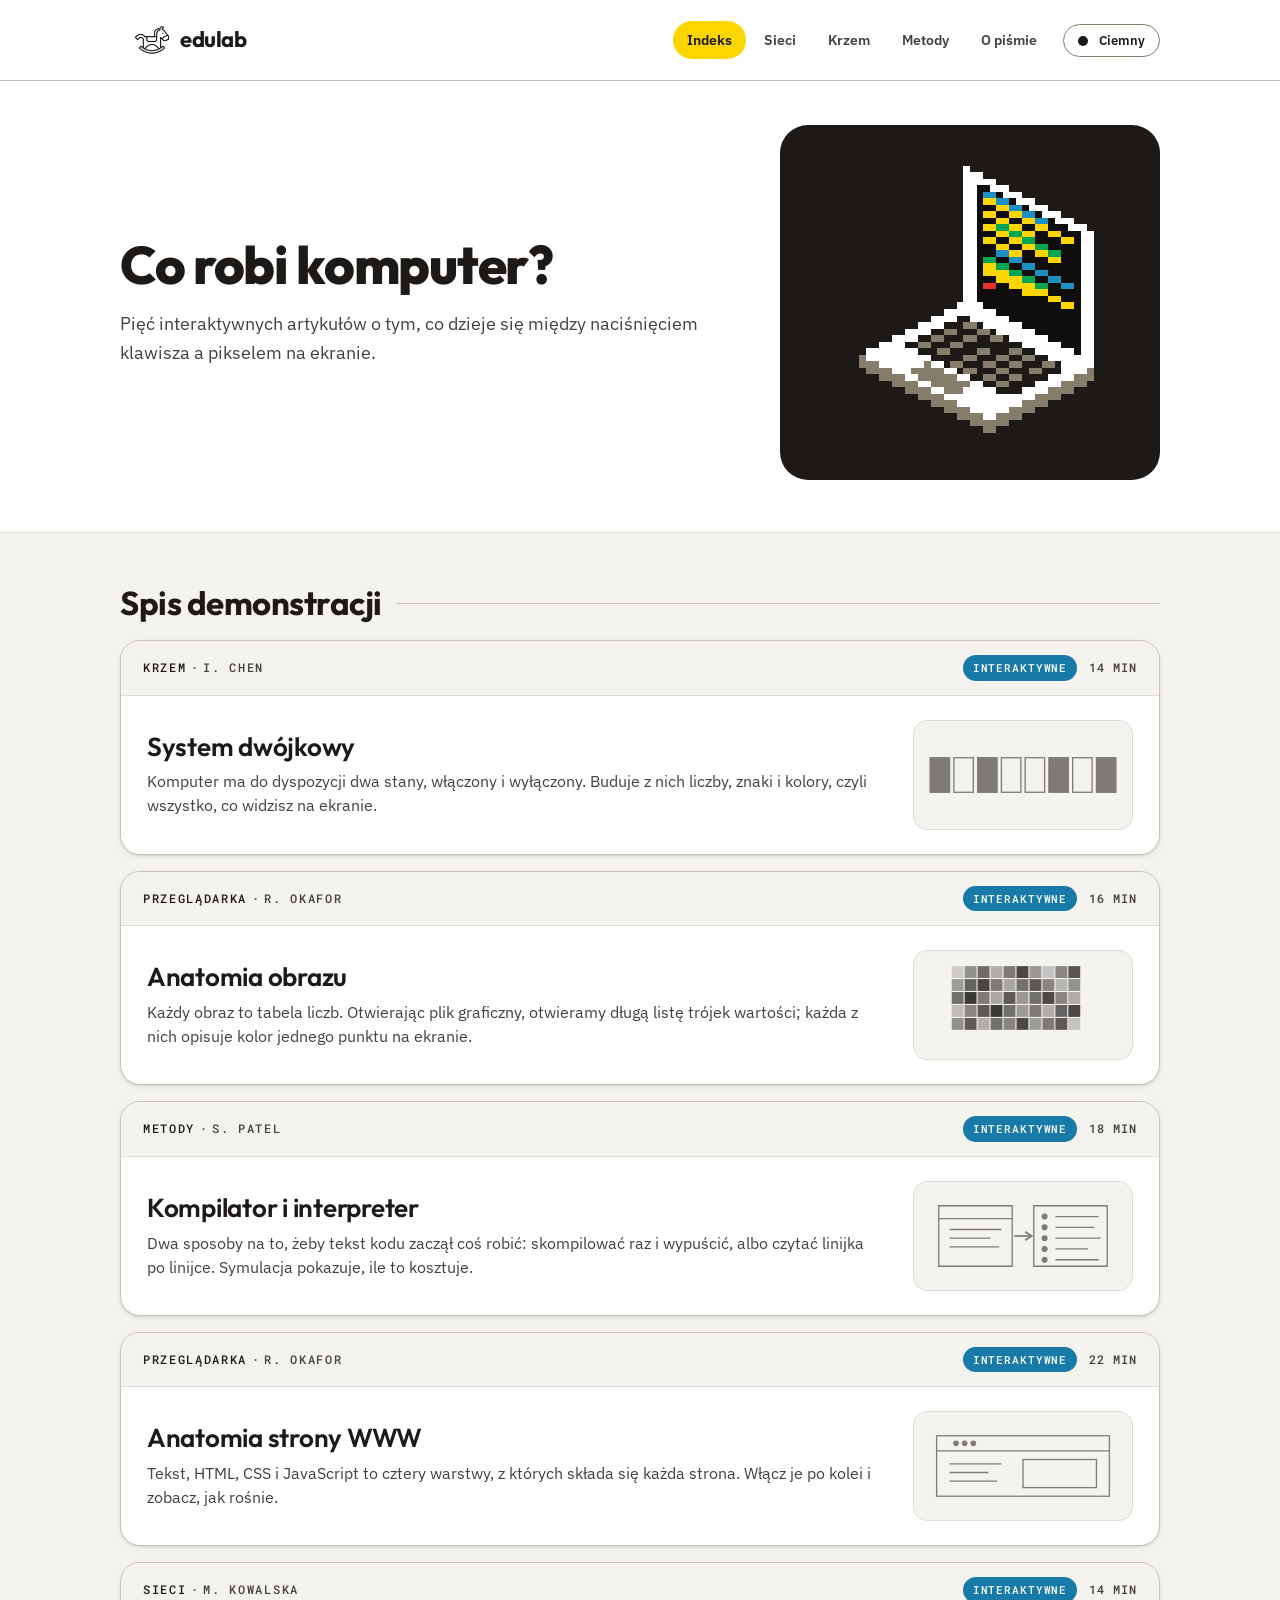
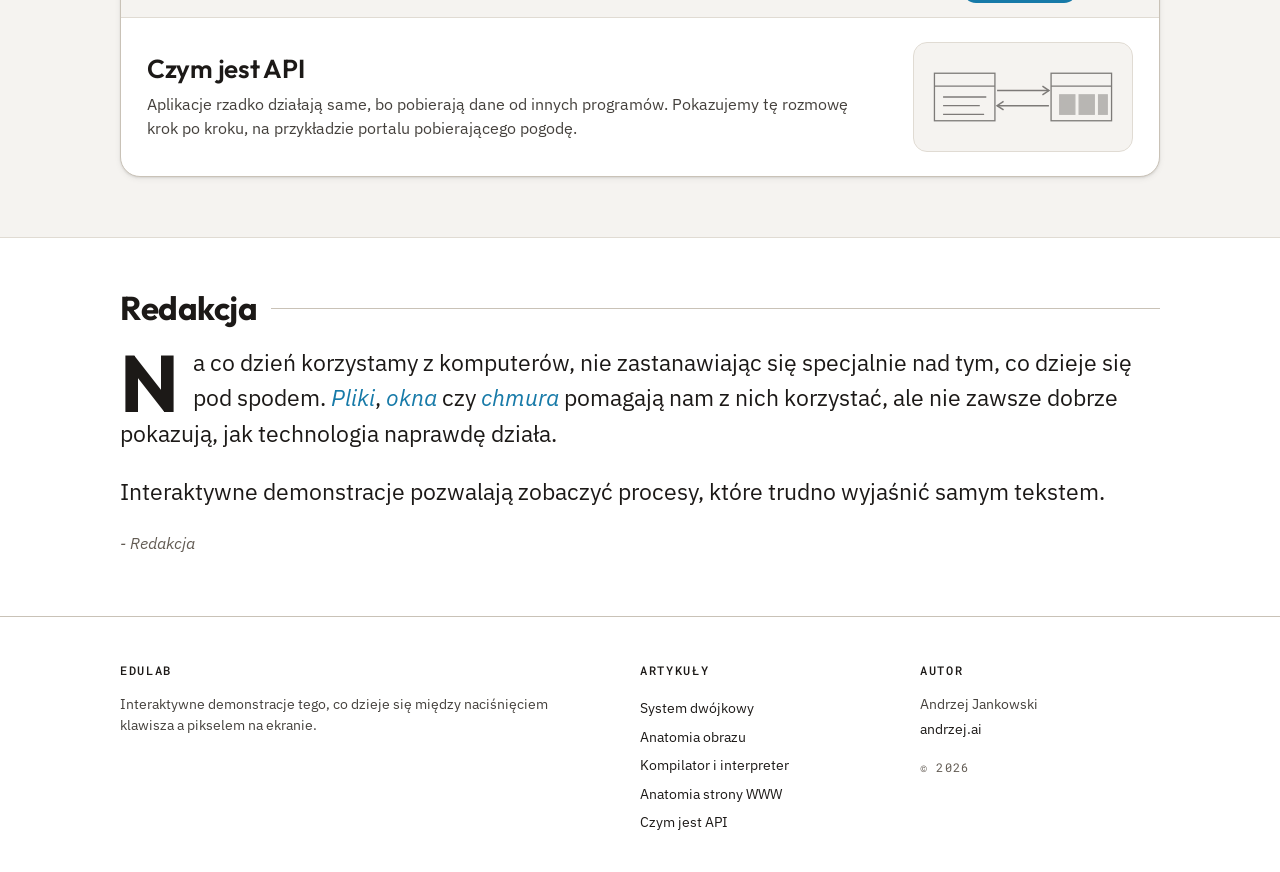
==== commit 06d9e951: "Restyle all pages to edustyl stone v2 with shared stylesheets White left-aligned page heads replace " ====
--- a/index.html
+++ b/index.html
@@ -17,492 +17,92 @@
     }
   })();
 </script>
+<link rel="stylesheet" href="colors_and_type.css" />
+<link rel="stylesheet" href="site.css" />
 <style>
-  /* ── edulab design system — Editorial Color ──────────────────────────
-     Fonts: Outfit (display) · IBM Plex Sans (sans) · Roboto Mono (mono)
-     Paper white page, warm ink, yellow primary, blue + green secondary,
-     red for danger. Every colour below is an edulab token.
-     ─────────────────────────────────────────────────────────────────── */
-  :root {
-    /* ── edulab brand fonts ── */
-    --font-display: 'Outfit', 'IBM Plex Sans', system-ui, sans-serif;
-    --font-sans:    'IBM Plex Sans', system-ui, -apple-system, sans-serif;
-    --font-mono:    'Roboto Mono', ui-monospace, 'SF Mono', Menlo, monospace;
+  /* ─── Index page widgets (tokens + chrome come from site.css) ─── */
 
-    /* ── edulab raw palette ── */
-    --paper:   #FFFFFF;  --paper-2: #FBF7E6;  --paper-3: #F5EDCB;
-    --surface: #FFFFFF;
-    --edu-ink: #1C1917;  --edu-ink-2: #57534E;  --edu-ink-3: #948C82;
-    --line:    #EDE7D2;  --line-2:  #DDD4B6;
-
-    --yellow: #FFD500;  --yellow-600: #F0C800;  --yellow-soft: #FFD500;  --yellow-ink: #1C1917;
-    --blue:   #1E8FC2;  --blue-600:   #177AA8;  --blue-soft:   #1E8FC2;  --blue-ink:   #FFFFFF;
-    --green:  #00A651;  --green-600:  #009444;  --green-soft:  #00A651;  --green-ink:  #FFFFFF;
-    --red:    #E5322D;  --red-600:    #C92823;  --red-soft:    #E5322D;  --red-ink:    #FFFFFF;
-    --grape:  #7A5AC2;
-
-    --primary: var(--yellow);  --on-primary: var(--yellow-ink);
-    --focus-ring: 0 0 0 3px color-mix(in srgb, var(--yellow) 45%, transparent);
-
-    /* ── radii & elevation ── */
-    --r-xs: 6px; --r-sm: 10px; --r-md: 14px; --r-lg: 20px; --r-xl: 28px; --r-pill: 999px;
-    --shadow-sm: 0 1px 2px rgba(33,30,26,.06), 0 1px 1px rgba(33,30,26,.04);
-    --shadow-md: 0 4px 16px rgba(33,30,26,.08), 0 1px 3px rgba(33,30,26,.05);
-    --shadow-lg: 0 16px 40px rgba(33,30,26,.12), 0 3px 8px rgba(33,30,26,.06);
-    --shadow-primary: 0 8px 22px color-mix(in srgb, var(--yellow) 30%, transparent);
-
-    /* ── layout ── */
-    --pad-x: 30px;
-    --pad-y: 72px;
-    --gap: 28px;
-    --shell: 1100px;
+  /* ─── Page head: text left, pixel-laptop panel right ─── */
+  :root { --pixel-panel: var(--ink); }
+  html[data-theme="dark"] { --pixel-panel: var(--paper-2); }
+  .hub-head {
+    display: grid; grid-template-columns: minmax(0, 1fr) minmax(0, 380px);
+    gap: 48px; align-items: center;
+  }
+  .hub-head .app-title { margin-bottom: 16px; }
+  .hero-panel {
+    display: flex; align-items: center; justify-content: center;
+    padding: 34px 40px;
+    background: var(--pixel-panel); border-radius: var(--r-xl);
+  }
+  html[data-theme="dark"] .hero-panel { border: 1px solid var(--line-2); }
+  .hero-pixels {
+    width: 100%; max-width: 300px; height: auto; display: block;
+    /* Pixel palette: SVG fill literals, identical in both themes */
+    --px-body:   #FFFFFF;
+    --px-shade:  #857C69;
+    --px-well:   #1C1917;
+    --px-screen: #100E0D;
+    --px-yellow: var(--yellow);
+    --px-blue:   var(--blue);
+    --px-green:  var(--green);
+    --px-red:    var(--red);
   }
 
-  /* ── Light (default): edulab paper ──────────────────────────────────── */
-  html[data-theme="light"] {
-    --bg:        var(--paper);
-    --bg-2:      var(--paper-2);
-    --bg-3:      var(--paper-3);
-    --ink:       var(--edu-ink);
-    --ink-soft:  var(--edu-ink-2);
-    --ink-mute:  var(--edu-ink-3);
-    --rule:      var(--line-2);
-    --rule-soft: var(--line);
-    --accent:    var(--blue);
-    --accent-2:  var(--blue-600);
-    --accent-tint:        var(--paper-2);
-    --accent-tint-soft:   var(--paper-2);
-    --accent-tint-strong: var(--paper-3);
-    --overlay:   rgba(255,255,255,.94);
-    --card:      var(--surface);
-    --logo-filter: none;
-    --hero-bg:    #24211E;
-    --hero-ink:   #FFFFFF;
-    --hero-ink-2: rgba(255,255,255,.74);
+  /* ─── Article cards ─── */
+  .article-list { list-style: none; margin: 0; padding: 0; display: grid; gap: 16px; }
+  .article-card { color: var(--ink); transition: box-shadow .2s; }
+  .article-card:hover { box-shadow: var(--shadow-md); }
+  .ac-meta { display: flex; align-items: center; flex-wrap: wrap; gap: 0; }
+  .ac-meta .kicker { color: var(--ink); }
+  .ac-meta .ac-author { color: var(--ink-2); }
+  .ac-read { display: flex; align-items: center; gap: 12px; }
+  .ac-min {
+    font-family: var(--font-mono); font-size: 12px; font-weight: 500;
+    letter-spacing: .08em; text-transform: uppercase; color: var(--ink-2);
+  }
+  .ac-body {
+    display: grid; grid-template-columns: minmax(0, 1fr) 220px;
+    gap: 32px; align-items: center;
+  }
+  .ac-body h3 {
+    font-family: var(--font-display); font-weight: 600;
+    font-size: 26px; line-height: 1.15; letter-spacing: -.01em;
+    color: var(--ink); margin: 0 0 8px; text-wrap: balance;
+  }
+  .ac-body p {
+    font-family: var(--font-sans); font-size: 15.5px; line-height: 1.55;
+    color: var(--ink-2); margin: 0; text-wrap: pretty;
+  }
+  .ac-thumb {
+    aspect-ratio: 2 / 1; overflow: hidden;
+    background: var(--paper-2); border: 1px solid var(--line); border-radius: var(--r-md);
+    color: var(--ink);
+  }
+  .ac-thumb svg { width: 100%; height: 100%; display: block; }
+
+  /* ─── Manifesto ─── */
+  .manifesto p {
+    font-family: var(--font-sans); font-size: clamp(19px, 2vw, 23px);
+    line-height: 1.55; color: var(--ink); margin: 0 0 22px;
+  }
+  .manifesto p em { font-style: italic; color: var(--accent-2); }
+  .manifesto .m-sig {
+    font-family: var(--font-sans); font-style: italic; font-size: 16px;
+    color: var(--ink-3); margin: 6px 0 0;
   }
 
-  /* ── Dark: edulab ink surfaces (yellow reads as text on black) ──────── */
-  html[data-theme="dark"] {
-    --bg:        #1C1917;
-    --bg-2:      #262220;
-    --bg-3:      #322D29;
-    --ink:       #FFFFFF;
-    --ink-soft:  rgba(255,255,255,.74);
-    --ink-mute:  rgba(255,255,255,.52);
-    --rule:      rgba(255,255,255,.30);
-    --rule-soft: rgba(255,255,255,.14);
-    --accent:    var(--yellow);
-    --accent-2:  var(--yellow-600);
-    --accent-tint:        rgba(255,255,255,.06);
-    --accent-tint-soft:   rgba(255,255,255,.04);
-    --accent-tint-strong: rgba(255,213,0,.22);
-    --overlay:   rgba(28,25,23,.94);
-    --card:      #262220;
-    --logo-filter: invert(1);
-    --hero-bg:    #24211E;
-    --hero-ink:   #FFFFFF;
-    --hero-ink-2: rgba(255,255,255,.74);
-  }
-
-  /* ── Reset ──────────────────────────────────────────────────────────── */
-  * { box-sizing: border-box; }
-  html, body { margin: 0; padding: 0; }
-  body {
-    background: var(--bg);
-    color: var(--ink);
-    font-family: var(--font-sans);
-    font-size: 16px;
-    line-height: 1.6;
-    -webkit-font-smoothing: antialiased;
-    text-rendering: optimizeLegibility;
-    transition: background .25s ease, color .25s ease;
-  }
-  a { color: inherit; text-decoration: none; cursor: pointer; }
-  button { font-family: inherit; }
-
-  /* Content shell — edulab caps the column at 1100px */
-  .shell { max-width: var(--shell); margin: 0 auto; width: 100%; }
-
-  /* Functional label: mono, uppercase, tracked */
-  .kicker {
-    font-family: var(--font-mono);
-    font-weight: 500;
-    font-size: 12px;
-    letter-spacing: .14em;
-    text-transform: uppercase;
-    color: var(--ink-mute);
-  }
-  .dot { color: var(--ink-mute); padding: 0 6px; }
-
-  /* ── Theme toggle — full pill, never a partial contour ──────────────── */
-  .theme-toggle {
-    position: fixed;
-    top: 14px; right: 20px;
-    z-index: 100;
-    appearance: none; cursor: pointer;
-    background: var(--bg-2);
-    border: none;
-    color: var(--ink-soft);
-    padding: 9px 16px;
-    border-radius: var(--r-pill);
-    font-family: var(--font-sans);
-    font-weight: 600;
-    font-size: 12px;
-    letter-spacing: .02em;
-    transition: background .15s, color .15s;
-  }
-  .theme-toggle:hover { background: var(--yellow); color: var(--yellow-ink); }
-  .theme-toggle:focus-visible { outline: none; box-shadow: var(--focus-ring); }
-  .theme-toggle .th-mark {
-    display: inline-block;
-    width: 10px; height: 10px;
-    border-radius: 50%;
-    margin-right: 8px;
-    vertical-align: -1px;
-    background: var(--ink);
-  }
-  .theme-toggle:hover .th-mark { background: var(--yellow-ink); }
-  .theme-toggle .lbl-jasny { display: inline; }
-  .theme-toggle .lbl-ciemny { display: none; }
-  html[data-theme="light"] .theme-toggle .lbl-jasny { display: none; }
-  html[data-theme="light"] .theme-toggle .lbl-ciemny { display: inline; }
-
-  /* ── edulab brand bar (required chrome) ─────────────────────────────── */
-  .masthead {
-    position: sticky; top: 0; z-index: 50; width: 100%;
-    background: var(--overlay);
-    backdrop-filter: blur(12px); -webkit-backdrop-filter: blur(12px);
-    border-bottom: 1px solid var(--rule-soft);
-  }
-  .masthead .row {
-    max-width: var(--shell); margin: 0 auto;
-    padding: 8px var(--pad-x);
-    display: flex; justify-content: space-between; align-items: center; gap: 12px;
-  }
-  .masthead .brand { display: flex; align-items: center; gap: 2px; cursor: pointer; }
-  .masthead .edu-logo {
-    width: 64px; height: 64px; display: block; margin-right: -6px;
-    filter: var(--logo-filter);
-  }
-  .masthead .brand .wordmark {
-    font-family: var(--font-display); font-weight: 700;
-    font-size: 22px; letter-spacing: -.02em; color: var(--ink);
-  }
-  .masthead .topnav { display: flex; gap: 4px; padding-right: 132px; }
-  .masthead .topnav a {
-    font-family: var(--font-sans); font-weight: 600; font-size: 14px;
-    color: var(--ink-soft);
-    padding: 8px 14px; border-radius: var(--r-pill);
-    transition: background .15s, color .15s;
-  }
-  .masthead .topnav a:hover { background: var(--bg-2); color: var(--ink); }
-  .masthead .topnav a.active { background: var(--yellow); color: var(--yellow-ink); }
-
-  /* ── Hero ───────────────────────────────────────────────────────────── */
-  .hero {
-    padding: calc(var(--pad-y) * 1.1) var(--pad-x);
-    border-bottom: 1px solid var(--rule-soft);
-  }
-  .hero-grid {
-    display: grid;
-    grid-template-columns: 2fr 1fr;
-    gap: 48px;
-    align-items: start;
-  }
-  .hero-title {
-    font-family: var(--font-display);
-    font-weight: 400;
-    font-size: clamp(80px, 11vw, 168px);
-    line-height: 1.0;
-    letter-spacing: -.035em;
-    margin: 0 0 40px;
-    color: var(--ink);
-  }
-  .hero-dek {
-    font-family: var(--font-sans); font-size: 20px;
-    font-style: italic;
-    line-height: 1.45; color: var(--ink-soft);
-    max-width: 36ch; margin: 0;
-  }
-  /* ── Article list ───────────────────────────────────────────────────── */
-  .indexsec {
-    padding: var(--pad-y) var(--pad-x);
-    border-bottom: 1px solid var(--rule-soft);
-  }
-  .section-head { margin-bottom: 40px; }
-  .article-list { list-style: none; padding: 0; margin: 0; }
-  .article-row {
-    display: grid;
-    grid-template-columns: 60px 140px 1fr 200px 120px;
-    gap: 32px;
-    padding: 36px 0;
-    border-top: 1px solid var(--rule-soft);
-    align-items: start;
-    cursor: pointer;
-    transition: padding-left .15s, padding-right .15s;
-  }
-  .article-row:last-child { border-bottom: 1px solid var(--rule-soft); }
-  .article-row:hover { padding-left: 16px; padding-right: 16px; }
-  .article-row:hover h3 { color: var(--accent); }
-  .article-row a { display: contents; }
-  .row-no {
-    font-family: var(--font-display); font-size: 28px; font-style: italic;
-    color: var(--ink-mute);
-  }
-  .row-meta { display: flex; flex-direction: column; gap: 6px; }
-  .row-meta .row-author {
-    font-family: var(--font-sans); font-style: italic; font-size: 14px;
-    color: var(--ink-soft);
-  }
-  .row-title h3 {
-    font-family: var(--font-display); font-weight: 400;
-    font-size: 28px; line-height: 1.15; letter-spacing: -.005em;
-    margin: 0 0 8px; color: var(--ink); text-wrap: pretty;
-    transition: color .15s;
-  }
-  .row-title p {
-    font-family: var(--font-sans); font-size: 15px; line-height: 1.5;
-    color: var(--ink-soft); margin: 0; max-width: 50ch;
-  }
-  .row-thumb {
-    background: var(--bg-2); aspect-ratio: 16/10;
-    border: 1px solid var(--rule-soft); border-radius: 2px; overflow: hidden;
-    color: var(--ink);
-  }
-  .row-thumb svg { width: 100%; height: 100%; display: block; }
-  .row-read {
-    display: flex; flex-direction: column; align-items: flex-end; gap: 8px;
-    font-family: var(--font-mono); font-size: 11px; color: var(--ink-mute);
-    letter-spacing: .04em; text-transform: uppercase;
-  }
-  .pill {
-    font-size: 10px; letter-spacing: .12em; text-transform: uppercase;
-    border: 1px solid var(--accent); color: var(--accent);
-    padding: 3px 8px; border-radius: 2px;
-  }
-
-  /* ── Manifesto ──────────────────────────────────────────────────────── */
-  .manifesto {
-    padding: var(--pad-y) var(--pad-x);
-    border-bottom: 1px solid var(--rule-soft);
-  }
-  .m-grid {
-    display: grid; grid-template-columns: 200px 1fr; gap: 60px;
-    max-width: 1100px;
-  }
-  .m-label {
-    font-family: var(--font-mono); font-size: 11px; letter-spacing: .14em;
-    text-transform: uppercase; color: var(--ink-mute);
-    padding-top: 12px; border-top: 1px solid var(--rule-soft);
-  }
-  .m-body p {
-    font-family: var(--font-sans); font-size: clamp(20px, 2vw, 26px);
-    line-height: 1.45; margin: 0 0 24px;
-    color: var(--ink-soft);
-  }
-  .m-body p em { font-style: italic; color: var(--accent); }
-  .m-body p:first-child::first-letter {
-    font-family: var(--font-display); font-size: 64px;
-    font-style: italic;
-    float: left; line-height: .8; padding: 6px 12px 0 0;
-    color: var(--accent);
-  }
-  .m-sig {
-    font-family: var(--font-sans); font-style: italic; font-size: 16px;
-    color: var(--ink-mute); margin-top: 16px;
-  }
-
-  /* ── Departments ────────────────────────────────────────────────────── */
-  /* ── Footer ─────────────────────────────────────────────────────────── */
-  .footer { padding: 60px var(--pad-x) 32px; max-width: var(--shell); margin: 0 auto; }
-  .footer-grid {
-    display: grid; grid-template-columns: 2fr 1fr 1fr; gap: 40px;
-    padding-bottom: 32px;
-    border-top: 1px solid var(--rule);
-    padding-top: 32px;
-  }
-  .footer .col h6 {
-    font-family: var(--font-mono); font-size: 12px; letter-spacing: .14em;
-    text-transform: uppercase; color: var(--ink-mute); margin: 0 0 14px;
-  }
-  .footer .col p {
-    font-family: var(--font-sans); font-size: 14px; color: var(--ink-soft);
-    line-height: 1.5; margin: 0;
-  }
-  .footer .col a {
-    display: block; font-family: var(--font-sans); font-size: 14px;
-    color: var(--ink); padding: 3px 0;
-  }
-  .footer .col a:hover { color: var(--accent); }
-
-  /* ── Responsive ─────────────────────────────────────────────────────── */
-  @media (max-width: 1100px) {
-    .hero .hero-grid { gap: 36px; }
-    .article-row { grid-template-columns: 40px 100px 1fr 140px; gap: 24px; }
-    .row-thumb { display: none; }
-    .t-cell:nth-child(2) { border-right: none; }
-    .t-cell:nth-child(1), .t-cell:nth-child(2) { border-bottom: 1px solid var(--rule-soft); }
-    .masthead .topnav { padding-right: 90px; }
-  }
-  @media (max-width: 760px) {
-    :root { --pad-x: 28px; --pad-y: 64px; }
-    .hero-title { font-size: clamp(60px, 14vw, 100px); }
-    .article-row { grid-template-columns: 32px 1fr; }
-    .article-row .row-meta, .article-row .row-read { grid-column: 2; }
-    .t-cell { border-right: none; border-bottom: 1px solid var(--rule-soft); padding: 24px 0; }
-    .t-cell:last-child { border-bottom: none; }
-    .footer-grid { grid-template-columns: 1fr; }
-    .masthead .topnav { display: none; }
-    .masthead .topnav { padding-right: 0; }
-  }
-
-  /* ══════════════════════════════════════════════════════════════════════
-     edulab component layer — flat fills, full contours, soft shadows.
-     Overrides the editorial idiom above; every value is an edulab token.
-     ══════════════════════════════════════════════════════════════════════ */
-
-  /* Display font has no true italic — drop synthesised obliques */
-  .hero-dek, .detail-dek, .masthead .brand .tag,
-  .row-author, .detail-prose .dropcap .dc { font-style: normal; }
-
-  /* ── Buttons: primary = solid yellow pill, secondary = sand pill ────── */
-  .btn {
-    background: var(--bg-2);
-    border: none;
-    color: var(--ink-soft);
-    padding: 9px 18px;
-    border-radius: var(--r-pill);
-    font-family: var(--font-sans);
-    font-weight: 600;
-    font-size: 13px;
-    letter-spacing: 0;
-    text-transform: none;
-    transition: background .15s, color .15s;
-  }
-  .btn:hover { background: var(--bg-3); color: var(--ink); border: none; }
-  .btn:focus-visible { outline: none; box-shadow: var(--focus-ring); }
-  .btn.primary, .btn.accent {
-    background: var(--yellow);
-    border: none;
-    color: var(--yellow-ink);
-    padding: 11px 22px;
-    border-radius: var(--r-pill);
-    font-family: var(--font-display);
-    font-weight: 600;
-    font-size: 14px;
-    letter-spacing: 0;
-    text-transform: none;
-    box-shadow: var(--shadow-primary);
-  }
-  .btn.primary:hover, .btn.primary:hover:not(:disabled), .btn.accent:hover {
-    background: var(--yellow-600); color: var(--yellow-ink); transform: none;
-  }
-  .btn.active {
-    background: var(--yellow); color: var(--yellow-ink); border: none;
-  }
-  .btn:disabled, .btn.primary:disabled { opacity: .45; cursor: not-allowed; box-shadow: none; }
-
-  /* ── Chip / tag: solid colour, white text (dark on yellow) ──────────── */
-  .pill {
-    font-family: var(--font-mono); font-size: 11px;
-    letter-spacing: .08em; text-transform: uppercase;
-    background: var(--blue-soft); color: var(--blue-ink);
-    border: none;
-    padding: 4px 10px; border-radius: var(--r-pill);
-  }
-
-  /* ── Full contours only: no coloured edge on one side ───────────────── */
-  .detail-aside {
-    border-left: none;
-    background: var(--bg-2);
-    border-radius: var(--r-lg);
-    padding: 22px 26px;
-  }
-  .tab.active, .file-tab.active {
-    border-bottom-color: transparent;
-    background: var(--yellow);
-    color: var(--yellow-ink);
-    border-radius: var(--r-pill);
-  }
-
-  /* ── Section eyebrow: functional label, no leading dash ─────────────── */
-  .section-head .kicker, .demo-head .kicker { color: var(--ink-mute); }
-
-  /* ── Cards & wells: generous radii, soft low shadow ─────────────────── */
-  .demo-frame, .demo-card, .card, .panel {
-    border-radius: var(--r-lg);
-  }
-
-  /* ── Index: hero + list ─────────────────────────────────────────────── */
-  .masthead .row, .indexsec, .manifesto, .section-head {
-    max-width: var(--shell); margin-left: auto; margin-right: auto;
-  }
-
-  /* ── Hero: full-bleed sand band, capped content, pixel art ──────────── */
-  .hero {
-    background: var(--hero-bg);
-    border-bottom: none;
-    padding: 76px var(--pad-x) 84px;
-  }
-  .hero .hero-title { color: var(--hero-ink); }
-  .hero .hero-dek   { color: var(--hero-ink-2); }
-  .hero .hero-grid {
-    max-width: var(--shell); margin: 0 auto;
-    grid-template-columns: 1.15fr .85fr;
-    gap: 56px;
-    align-items: center;
-  }
-  .hero-art { display: flex; justify-content: center; align-items: center; }
-  .hero-pixels {
-    width: 100%; max-width: 380px; height: auto;
-    /* pixel palette — SVG fill needs values that resolve on the element */
-    --px-body:   #FFFFFF;
-    --px-shade:  #948C82;
-    --px-well:   #1C1917;
-    --px-screen: #100E0D;
-    --px-yellow: #FFD500;
-    --px-blue:   #1E8FC2;
-    --px-green:  #00A651;
-    --px-red:    #E5322D;
-  }
   @media (max-width: 768px) {
-    .hero .hero-grid { grid-template-columns: 1fr; gap: 36px; }
-    .hero-art { order: -1; }
-  }
-  .hero-title {
-    font-family: var(--font-display); font-weight: 800;
-    font-size: clamp(56px, 8vw, 104px); letter-spacing: -.035em;
-    color: var(--ink);
-  }
-  .hero-center, .hero-title { text-align: left; }
-  .hero-dek {
-    font-family: var(--font-sans); font-style: normal;
-    font-size: 18px; line-height: 1.6; color: var(--ink-soft);
-    border-left: none; padding-left: 0; max-width: 46ch; text-align: left;
-  }
-  .row-author { font-family: var(--font-mono); font-style: normal; font-size: 12px; letter-spacing: .1em; text-transform: uppercase; color: var(--ink-mute); }
-  .row-title h3 { font-family: var(--font-display); font-weight: 600; }
-  .row-title p  { font-family: var(--font-sans); color: var(--ink-soft); }
-  .row-thumb { border-radius: var(--r-lg); }
-
-  /* Outfit has no true italic — italic text falls back to IBM Plex Sans */
-  .compare-sub, .compare-side .compare-sub, .status-line, .file-sub,
-  .calculation .empty, .cart-empty, .asm-cmt, .up-mark, .nb-mark,
-  .m-body p:first-child::first-letter { font-family: var(--font-sans); }
-
-  .footer .col .foot-copy {
-    font-family: var(--font-mono); font-size: 12px; letter-spacing: .1em;
-    color: var(--ink-mute); margin-top: 14px;
+    .hub-head { grid-template-columns: 1fr; gap: 28px; }
+    .hero-panel { padding: 28px; }
+    .hero-pixels { max-width: 220px; }
+    .ac-body { grid-template-columns: 1fr; gap: 18px; }
+    .ac-body h3 { font-size: 22px; }
+    .ac-thumb { max-width: 240px; }
   }
 </style>
 </head>
 <body>
-
-<button class="theme-toggle" id="themeToggle" aria-label="Przełącz motyw">
-  <span class="th-mark"></span>
-  <span class="lbl-jasny">Jasny</span>
-  <span class="lbl-ciemny">Ciemny</span>
-</button>
 
 <header class="masthead">
   <div class="row">
@@ -517,16 +117,21 @@
       <a href="#">Metody</a>
       <a href="#">O piśmie</a>
     </nav>
+    <button class="theme-toggle" id="themeToggle" aria-label="Przełącz motyw">
+      <span class="th-mark"></span>
+      <span class="lbl-jasny">Jasny</span>
+      <span class="lbl-ciemny">Ciemny</span>
+    </button>
   </div>
 </header>
 
-<section class="hero">
-  <div class="hero-grid">
-    <div class="hero-center">
-      <h1 class="hero-title">Co<br/>robi<br/>komputer?</h1>
-      <p class="hero-dek">Pięć interaktywnych artykułów o tym, co dzieje się między naciśnięciem klawisza a pikselem na ekranie.</p>
-    </div>
-    <div class="hero-art">
+<main>
+<header class="page-head hub-head">
+  <div class="hub-text">
+    <h1 class="app-title">Co robi komputer?</h1>
+    <p class="edu-lead">Pięć interaktywnych artykułów o tym, co dzieje się między naciśnięciem klawisza a pikselem na ekranie.</p>
+  </div>
+  <div class="hero-panel">
       <svg class="hero-pixels" viewBox="0 0 46 44" xmlns="http://www.w3.org/2000/svg" shape-rendering="crispEdges" role="img" aria-label="Pikselowy laptop w rzucie izometrycznym">
         <rect x="22" y="1" width="1" height="1" fill="var(--px-body)"/>
         <rect x="22" y="2" width="1" height="1" fill="var(--px-body)"/>
@@ -1341,27 +946,29 @@
         <rect x="25" y="41" width="1" height="1" fill="var(--px-shade)"/>
         <rect x="26" y="41" width="1" height="1" fill="var(--px-shade)"/>
       </svg>
-    </div>
   </div>
-</section>
+</header>
 
-<section class="indexsec">
-  <div class="section-head">
-    <span class="kicker">Spis demonstracji</span>
-  </div>
+<section class="sec sec-stone"><div class="wrap">
+  <div class="sec-head"><h2>Spis demonstracji</h2></div>
   <ul class="article-list">
-    <li class="article-row">
-      <a href="binary.html">
-        <div class="row-no">01</div>
-        <div class="row-meta">
-          <span class="kicker">Krzem</span>
-          <span class="row-author">I. Chen</span>
+    <li>
+      <a class="card article-card" href="binary.html">
+        <div class="card-head">
+          <div class="ac-meta">
+            <span class="kicker">Krzem</span><span class="dot">·</span><span class="kicker ac-author">I. Chen</span>
+          </div>
+          <div class="ac-read">
+            <span class="pill">Interaktywne</span>
+            <span class="ac-min">14 min</span>
+          </div>
         </div>
-        <div class="row-title">
-          <h3>System dwójkowy</h3>
-          <p>Komputer ma do dyspozycji dwa stany, włączony i wyłączony. Buduje z nich liczby, znaki i kolory, czyli wszystko, co widzisz na ekranie.</p>
-        </div>
-        <div class="row-thumb">
+        <div class="card-body ac-body">
+          <div class="ac-text">
+            <h3>System dwójkowy</h3>
+            <p>Komputer ma do dyspozycji dwa stany, włączony i wyłączony. Buduje z nich liczby, znaki i kolory, czyli wszystko, co widzisz na ekranie.</p>
+          </div>
+          <div class="ac-thumb">
           <svg viewBox="0 0 200 100" xmlns="http://www.w3.org/2000/svg" preserveAspectRatio="xMidYMid meet">
             <g stroke="currentColor" stroke-width="1.2" fill="none" opacity="0.55">
               <rect x="14"  y="34" width="18" height="32" fill="currentColor" />
@@ -1374,25 +981,27 @@
               <rect x="168" y="34" width="18" height="32" fill="currentColor" />
             </g>
           </svg>
-        </div>
-        <div class="row-read">
-          <span class="pill">Interaktywne</span>
-          <span>14 min</span>
+          </div>
         </div>
       </a>
     </li>
-    <li class="article-row">
-      <a href="image.html">
-        <div class="row-no">02</div>
-        <div class="row-meta">
-          <span class="kicker">Przeglądarka</span>
-          <span class="row-author">R. Okafor</span>
+    <li>
+      <a class="card article-card" href="image.html">
+        <div class="card-head">
+          <div class="ac-meta">
+            <span class="kicker">Przeglądarka</span><span class="dot">·</span><span class="kicker ac-author">R. Okafor</span>
+          </div>
+          <div class="ac-read">
+            <span class="pill">Interaktywne</span>
+            <span class="ac-min">16 min</span>
+          </div>
         </div>
-        <div class="row-title">
-          <h3>Anatomia obrazu</h3>
-          <p>Każdy obraz to tabela liczb. Otwierając plik graficzny, otwieramy długą listę trójek wartości; każda z nich opisuje kolor jednego punktu na ekranie.</p>
-        </div>
-        <div class="row-thumb">
+        <div class="card-body ac-body">
+          <div class="ac-text">
+            <h3>Anatomia obrazu</h3>
+            <p>Każdy obraz to tabela liczb. Otwierając plik graficzny, otwieramy długą listę trójek wartości; każda z nich opisuje kolor jednego punktu na ekranie.</p>
+          </div>
+          <div class="ac-thumb">
           <svg viewBox="0 0 200 100" xmlns="http://www.w3.org/2000/svg" preserveAspectRatio="xMidYMid meet">
             <g fill="currentColor">
               <rect x="34" y="14" width="11" height="11" opacity="0.18" />
@@ -1447,25 +1056,27 @@
               <rect x="142" y="62" width="11" height="11" opacity="0.22" />
             </g>
           </svg>
-        </div>
-        <div class="row-read">
-          <span class="pill">Interaktywne</span>
-          <span>16 min</span>
+          </div>
         </div>
       </a>
     </li>
-    <li class="article-row">
-      <a href="compilation.html">
-        <div class="row-no">03</div>
-        <div class="row-meta">
-          <span class="kicker">Metody</span>
-          <span class="row-author">S. Patel</span>
+    <li>
+      <a class="card article-card" href="compilation.html">
+        <div class="card-head">
+          <div class="ac-meta">
+            <span class="kicker">Metody</span><span class="dot">·</span><span class="kicker ac-author">S. Patel</span>
+          </div>
+          <div class="ac-read">
+            <span class="pill">Interaktywne</span>
+            <span class="ac-min">18 min</span>
+          </div>
         </div>
-        <div class="row-title">
-          <h3>Kompilator i interpreter</h3>
-          <p>Dwa sposoby na to, żeby tekst kodu zaczął coś robić: skompilować raz i wypuścić, albo czytać linijka po linijce. Symulacja pokazuje, ile to kosztuje.</p>
-        </div>
-        <div class="row-thumb">
+        <div class="card-body ac-body">
+          <div class="ac-text">
+            <h3>Kompilator i interpreter</h3>
+            <p>Dwa sposoby na to, żeby tekst kodu zaczął coś robić: skompilować raz i wypuścić, albo czytać linijka po linijce. Symulacja pokazuje, ile to kosztuje.</p>
+          </div>
+          <div class="ac-thumb">
           <svg viewBox="0 0 200 100" xmlns="http://www.w3.org/2000/svg" preserveAspectRatio="xMidYMid meet">
             <g stroke="currentColor" stroke-width="1.2" fill="none" opacity="0.55">
               <path d="M 22 22 L 90 22 L 90 78 L 22 78 Z" />
@@ -1488,25 +1099,27 @@
               <path d="M 102 46 L 108 50 L 102 54" stroke-width="1.6" />
             </g>
           </svg>
-        </div>
-        <div class="row-read">
-          <span class="pill">Interaktywne</span>
-          <span>18 min</span>
+          </div>
         </div>
       </a>
     </li>
-    <li class="article-row">
-      <a href="website.html">
-        <div class="row-no">04</div>
-        <div class="row-meta">
-          <span class="kicker">Przeglądarka</span>
-          <span class="row-author">R. Okafor</span>
+    <li>
+      <a class="card article-card" href="website.html">
+        <div class="card-head">
+          <div class="ac-meta">
+            <span class="kicker">Przeglądarka</span><span class="dot">·</span><span class="kicker ac-author">R. Okafor</span>
+          </div>
+          <div class="ac-read">
+            <span class="pill">Interaktywne</span>
+            <span class="ac-min">22 min</span>
+          </div>
         </div>
-        <div class="row-title">
-          <h3>Anatomia strony WWW</h3>
-          <p>Tekst, HTML, CSS i JavaScript to cztery warstwy, z których składa się każda strona. Włącz je po kolei i zobacz, jak rośnie.</p>
-        </div>
-        <div class="row-thumb">
+        <div class="card-body ac-body">
+          <div class="ac-text">
+            <h3>Anatomia strony WWW</h3>
+            <p>Tekst, HTML, CSS i JavaScript to cztery warstwy, z których składa się każda strona. Włącz je po kolei i zobacz, jak rośnie.</p>
+          </div>
+          <div class="ac-thumb">
           <svg viewBox="0 0 200 100" xmlns="http://www.w3.org/2000/svg" preserveAspectRatio="xMidYMid meet">
             <g fill="none" stroke="currentColor" stroke-width="1.2" opacity="0.55">
               <rect x="20" y="22" width="160" height="56" />
@@ -1520,25 +1133,27 @@
               <circle cx="54" cy="29" r="2" fill="currentColor" />
             </g>
           </svg>
-        </div>
-        <div class="row-read">
-          <span class="pill">Interaktywne</span>
-          <span>22 min</span>
+          </div>
         </div>
       </a>
     </li>
-    <li class="article-row">
-      <a href="api.html">
-        <div class="row-no">05</div>
-        <div class="row-meta">
-          <span class="kicker">Sieci</span>
-          <span class="row-author">M. Kowalska</span>
+    <li>
+      <a class="card article-card" href="api.html">
+        <div class="card-head">
+          <div class="ac-meta">
+            <span class="kicker">Sieci</span><span class="dot">·</span><span class="kicker ac-author">M. Kowalska</span>
+          </div>
+          <div class="ac-read">
+            <span class="pill">Interaktywne</span>
+            <span class="ac-min">14 min</span>
+          </div>
         </div>
-        <div class="row-title">
-          <h3>Czym jest API</h3>
-          <p>Aplikacje rzadko działają same, bo pobierają dane od innych programów. Pokazujemy tę rozmowę krok po kroku, na przykładzie portalu pobierającego pogodę.</p>
-        </div>
-        <div class="row-thumb">
+        <div class="card-body ac-body">
+          <div class="ac-text">
+            <h3>Czym jest API</h3>
+            <p>Aplikacje rzadko działają same, bo pobierają dane od innych programów. Pokazujemy tę rozmowę krok po kroku, na przykładzie portalu pobierającego pogodę.</p>
+          </div>
+          <div class="ac-thumb">
           <svg viewBox="0 0 200 100" xmlns="http://www.w3.org/2000/svg" preserveAspectRatio="xMidYMid meet">
             <g fill="none" stroke="currentColor" stroke-width="1.2" opacity="0.55">
               <rect x="18" y="28" width="56" height="44" />
@@ -1557,26 +1172,22 @@
               <path d="M 82 54 L 76 58 L 82 62" stroke-width="1.4" />
             </g>
           </svg>
-        </div>
-        <div class="row-read">
-          <span class="pill">Interaktywne</span>
-          <span>14 min</span>
+          </div>
         </div>
       </a>
     </li>
   </ul>
-</section>
+</div></section>
 
-<section class="manifesto">
-  <div class="m-grid">
-    <div class="m-label">Redakcja</div>
-    <div class="m-body">
-      <p>Na co dzień korzystamy z komputerów, nie zastanawiając się specjalnie nad tym, co dzieje się pod spodem. <em>Pliki</em>, <em>okna</em> czy <em>chmura</em> pomagają nam z nich korzystać, ale nie zawsze dobrze pokazują, jak technologia naprawdę działa.</p>
-      <p>Interaktywne demonstracje pozwalają zobaczyć procesy, które trudno wyjaśnić samym tekstem.</p>
-      <div class="m-sig">- Redakcja</div>
-    </div>
+<section class="sec"><div class="wrap">
+  <div class="sec-head"><h2>Redakcja</h2></div>
+  <div class="manifesto dropcap">
+    <p><span class="dc">N</span>a co dzień korzystamy z komputerów, nie zastanawiając się specjalnie nad tym, co dzieje się pod spodem. <em>Pliki</em>, <em>okna</em> czy <em>chmura</em> pomagają nam z nich korzystać, ale nie zawsze dobrze pokazują, jak technologia naprawdę działa.</p>
+    <p>Interaktywne demonstracje pozwalają zobaczyć procesy, które trudno wyjaśnić samym tekstem.</p>
+    <p class="m-sig">- Redakcja</p>
   </div>
-</section>
+</div></section>
+</main>
 
 <footer class="footer">
   <div class="footer-grid">
--- a/colors_and_type.css
+++ b/colors_and_type.css
@@ -0,0 +1,191 @@
+/* ============================================================
+   edulab - Colors & Type foundation
+   Fonts (Outfit, IBM Plex Sans, Roboto Mono) load from Google Fonts
+   via the <link> tags in tokens/head.html - paste that into <head>.
+   No @import here: it chains requests and blocks rendering.
+   ============================================================ */
+
+:root {
+  /* ---- Brand fonts ---- */
+  --font-display: 'Outfit', 'IBM Plex Sans', system-ui, sans-serif;
+  --font-sans:    'IBM Plex Sans', system-ui, -apple-system, sans-serif;
+  --font-mono:    'Roboto Mono', ui-monospace, 'SF Mono', Menlo, monospace;
+
+  /* ============================================================
+     RAW COLOR TOKENS
+     ============================================================ */
+
+  /* Paper - page background is white; the stone steps are bands / wells.
+     Warm neutral grey (no yellow cast) so yellow and the colour blocks stay the
+     loudest thing on the page. Stone v2 (2026-10-10) replaced the cream sand
+     (#FBF7E6 / #F5EDCB), which at 1.07:1 on white did not read as a surface. */
+  --paper:    #FFFFFF;   /* page background (white)                       */
+  --paper-2:  #F5F3F0;   /* stone band: alternating sections, card heads   */
+  --paper-3:  #EAE6E0;   /* deepest stone: wells, table heads, bar tracks  */
+  --surface:  #FFFFFF;   /* cards & sheets                                */
+
+  /* Ink - warm near-black text & lines */
+  --ink:      #1C1917;   /* primary text                                    */
+  --ink-2:    #44403C;   /* secondary text, 10.3:1 on white                 */
+  --ink-3:    #625B53;   /* muted / placeholder: >= 4.5:1 on every paper step */
+  --line:     #E0DBD3;   /* hairline: dividers, table rows, card heads      */
+  --line-2:   #C9C2B7;   /* stronger: card contours, section rules          */
+  --line-strong: #857C69;/* control boundaries (inputs, ghost buttons,
+                            answer options): >= 3:1 on paper steps (WCAG 1.4.11) */
+
+  /* ---- Brand: Yellow main · Blue + Green secondary · Red danger ----
+     Plain saturated colours. The base colour (--blue) is for large fills,
+     illustrations and large text (>= 24px, or 19px bold). "-soft" is the
+     solid fill for chips and panels that carry small text: it is the
+     AA shade (= "-600"), so its "-ink" (white; dark ink on yellow) reaches
+     4.5:1. A colour used AS text goes only on white and uses "-600".
+     Never colour-on-colour (no green text on green).
+     Gate: python3 scripts/check-contrast.py */
+
+  /* Yellow - primary (buttons, progress, values on dark panels) */
+  --yellow:      #FFD500;
+  --yellow-600:  #F0C800;  /* hover / press          */
+  --yellow-soft: #FFD500;  /* chip / panel fill      */
+  --yellow-ink:  #1C1917;  /* text on yellow         */
+
+  /* Blue - secondary (panels, chips, correct / selected state) */
+  --blue:      #1E8FC2;
+  --blue-600:  #177AA8;
+  --blue-soft: #177AA8;   /* = blue-600, white text 4.8:1 */
+  --blue-ink:  #FFFFFF;
+
+  /* Green - secondary support (chips, success) */
+  --green:      #00A651;
+  --green-600:  #078342;  /* hover / press, AA text shade */
+  --green-soft: #078342;  /* = green-600, white text 4.9:1 */
+  --green-ink:  #FFFFFF;
+
+  /* Red - danger / important / wrong (use sparingly) */
+  --red:      #E5322D;
+  --red-600:  #C92823;
+  --red-soft: #C92823;   /* = red-600, white text 5.5:1 */
+  --red-ink:  #FFFFFF;
+
+  /* Legacy role aliases - older edulab apps use these names */
+  --marigold: var(--yellow); --marigold-600: var(--yellow-600); --marigold-soft: var(--yellow-soft); --marigold-ink: var(--yellow-ink);
+  --teal:     var(--blue);   --teal-600:     var(--blue-600);   --teal-soft:     var(--blue-soft);   --teal-ink:     var(--blue-ink);
+  --sky:      var(--green);                                     --sky-soft:      var(--green-soft);  --sky-ink:      var(--green-ink);
+  --coral:    var(--red);    --coral-600:    var(--red-600);    --coral-soft:    var(--red-soft);    --coral-ink:    var(--red-ink);
+
+  /* Play palette - subject/category colours in the kids app */
+  --play-sun:    #FFD500;
+  --play-grass:  #00A651;
+  --play-berry:  #C6478B;
+  --play-grape:  #7A5AC2;
+  --play-sky:    #1E8FC2;
+  --play-coral:  #E5322D;
+
+  /* ---- Semantic ---- */
+  --success:      #00A651;  --success-soft: #078342;  --success-ink: #FFFFFF;
+  --warning:      #FFD500;  --warning-soft: #FFD500;  --warning-ink: #1C1917;
+  --danger:       #E5322D;  --danger-soft:  #C92823;  --danger-ink:  #FFFFFF;
+  --info:         #1E8FC2;  --info-soft:    #177AA8;  --info-ink:    #FFFFFF;
+
+  /* ---- Functional aliases ---- */
+  --bg:        var(--paper);
+  --fg:        var(--ink);
+  --fg-muted:  var(--ink-2);
+  --primary:   var(--yellow);
+  --on-primary:#1C1917;      /* dark text on yellow */
+  /* White gap + ink band: >= 3:1 on paper, sand, yellow and every chip fill.
+     Pair with `outline: 3px solid transparent` so forced-colours mode still shows focus. */
+  --focus-ring: 0 0 0 2px var(--paper), 0 0 0 5px var(--ink);
+  /* Range-slider track */
+  --track: color-mix(in srgb, var(--ink) 24%, transparent);
+
+  /* ============================================================
+     SPACING  (4pt base)
+     ============================================================ */
+  --sp-1: 4px;  --sp-2: 8px;  --sp-3: 12px; --sp-4: 16px;
+  --sp-5: 20px; --sp-6: 24px; --sp-8: 32px; --sp-10: 40px;
+  --sp-12: 48px; --sp-16: 64px; --sp-20: 80px; --sp-24: 96px;
+
+  /* ---- Radii (friendly, generous) ---- */
+  --r-xs: 6px; --r-sm: 10px; --r-md: 14px; --r-lg: 20px; --r-xl: 28px; --r-pill: 999px;
+
+  /* ---- Elevation - warm, low, soft ---- */
+  --shadow-sm: 0 1px 2px rgba(33,30,26,.10), 0 2px 6px rgba(33,30,26,.06);
+  --shadow-md: 0 6px 18px rgba(33,30,26,.12), 0 1px 3px rgba(33,30,26,.08);
+  --shadow-lg: 0 16px 40px rgba(33,30,26,.12), 0 3px 8px rgba(33,30,26,.06);
+  --shadow-primary:  0 8px 22px color-mix(in srgb, var(--yellow) 30%, transparent);
+  --shadow-marigold: var(--shadow-primary);   /* legacy alias */
+
+  /* ============================================================
+     TYPE SCALE (semantic sizes)
+     ============================================================ */
+  --display-font:  clamp(48px, 6vw, 72px);
+  --h1: 44px; --h2: 33px; --h3: 25px; --h4: 19px;
+  --body-lg: 18px; --body: 16px; --body-sm: 14px;
+  --caption: 13px; --overline: 12px;
+}
+
+/* ============================================================
+   SEMANTIC ELEMENT STYLES
+   Apply via element selectors or .edu-prose wrapper.
+   Element defaults are wrapped in :where(.edu) (zero specificity) so any
+   single class wins: <p class="edu-overline">, <p class="edu-small">,
+   <h1 class="app-title"> keep their own font/size instead of the element default.
+   ============================================================ */
+
+.edu-display, :where(.edu) h1.display {
+  font-family: var(--font-display);
+  font-weight: 700;
+  font-size: var(--display-font);
+  line-height: 1.02;
+  letter-spacing: -0.025em;
+  color: var(--ink);
+}
+:where(.edu) h1, .edu-h1 {
+  font-family: var(--font-display);
+  font-weight: 700; font-size: var(--h1);
+  line-height: 1.06; letter-spacing: -0.02em; color: var(--ink);
+}
+:where(.edu) h2, .edu-h2 {
+  font-family: var(--font-display);
+  font-weight: 700; font-size: var(--h2);
+  line-height: 1.12; letter-spacing: -0.015em; color: var(--ink);
+}
+:where(.edu) h3, .edu-h3 {
+  font-family: var(--font-display);
+  font-weight: 700; font-size: var(--h3);
+  line-height: 1.2; letter-spacing: -0.01em; color: var(--ink);
+}
+:where(.edu) h4, .edu-h4 {
+  font-family: var(--font-sans);
+  font-weight: 700; font-size: var(--h4);
+  line-height: 1.3; color: var(--ink);
+}
+:where(.edu) p, .edu-p, .edu-body {
+  font-family: var(--font-sans);
+  font-weight: 400; font-size: var(--body);
+  line-height: 1.6; color: var(--ink-2);
+}
+.edu-body-lg { font-family: var(--font-sans); font-size: var(--body-lg); line-height: 1.6; color: var(--ink-2); }
+.edu-small  { font-family: var(--font-sans); font-size: var(--body-sm); line-height: 1.5; color: var(--ink-2); }
+.edu-caption{ font-family: var(--font-sans); font-size: var(--caption); line-height: 1.45; color: var(--ink-3); }
+
+/* Overline - mono, tracked; functional labels only (never above page/section titles) */
+.edu-overline {
+  font-family: var(--font-mono);
+  font-weight: 500; font-size: var(--overline);
+  letter-spacing: 0.14em; text-transform: uppercase;
+  color: var(--ink);
+}
+:where(.edu) code, .edu-mono {
+  font-family: var(--font-mono);
+  font-size: 0.92em; color: var(--ink);
+  background: var(--paper-3); padding: 0.12em 0.4em; border-radius: var(--r-xs);
+}
+
+/* Solid colour blocks (callouts, stat cards, chips): set background: var(--X-soft) and
+   color: var(--X-ink) on the block, add .edu-block, and every heading/paragraph inside
+   inherits that text colour instead of the default ink. */
+.edu-block, .edu-block h1, .edu-block h2, .edu-block h3, .edu-block h4, .edu-block p,
+.edu-block li, .edu-block small { color: inherit; }
+
+body.edu { background: var(--paper); color: var(--ink); font-family: var(--font-sans); }
--- a/site.css
+++ b/site.css
@@ -0,0 +1,318 @@
+/* ============================================================
+   IT4L "Co robi komputer?" - shared page chrome (edustyl, stone v2)
+   Load after colors_and_type.css. Every value is an edulab token.
+   Page-specific widget CSS stays inline in each page and may use the
+   legacy aliases defined below (--bg, --ink-soft, --rule, --accent ...).
+   ============================================================ */
+
+/* ─── Theme aliases ─── */
+:root {
+  --edu-ink:   var(--ink);
+  --edu-ink-2: var(--ink-2);
+  --edu-ink-3: var(--ink-3);
+  --bg:        var(--paper);
+  --bg-2:      var(--paper-2);
+  --bg-3:      var(--paper-3);
+  --card:      var(--surface);
+  --ink-soft:  var(--ink-2);
+  --ink-mute:  var(--ink-3);
+  --rule:      var(--line-2);
+  --rule-soft: var(--line);
+  --accent:    var(--blue-600);   /* colour as text: AA shade on white */
+  --accent-2:  var(--blue-600);
+  --accent-tint:        var(--paper-2);
+  --accent-tint-soft:   var(--paper-2);
+  --accent-tint-strong: var(--paper-3);
+  --overlay:   var(--paper);
+  --grape:     var(--play-grape);
+  --logo-filter: none;
+
+  /* layout */
+  --shell: 1100px;
+  --pad-x: 30px;
+  --pad-y: 72px;
+  --gap:   28px;
+}
+
+/* ─── Dark theme: ink surfaces (raw tokens remapped, aliases follow) ─── */
+html[data-theme="dark"] {
+  --paper:   #1C1917;
+  --paper-2: #24211E;
+  --paper-3: #2E2A26;
+  --surface: #1C1917;
+  --ink:     #F5F3F0;
+  --ink-2:   #D6D0C7;
+  --ink-3:   #A8A095;
+  --line:    #38332E;
+  --line-2:  #4F4842;
+  --line-strong: #8A8174;
+  /* colour-as-text shades lifted for ink surfaces (>= 4.5:1 on every dark paper step) */
+  --blue-600:  #4FB0E0;
+  --green-600: #3FC07A;
+  --red-600:   #FF7A75;
+  --accent:   var(--yellow);
+  --accent-2: var(--yellow);
+  --accent-tint-strong: color-mix(in srgb, var(--yellow) 22%, transparent);
+  --logo-filter: invert(1);
+  color-scheme: dark;
+}
+
+/* ─── Reset ─── */
+* { box-sizing: border-box; }
+html, body { margin: 0; padding: 0; }
+body {
+  background: var(--paper);
+  color: var(--ink);
+  font-family: var(--font-sans);
+  font-size: 16px;
+  line-height: 1.6;
+  -webkit-font-smoothing: antialiased;
+  text-rendering: optimizeLegibility;
+}
+a { color: inherit; text-decoration: none; cursor: pointer; }
+button { font-family: inherit; }
+:focus-visible { outline: 3px solid transparent; outline-offset: 2px; box-shadow: var(--focus-ring); }
+
+/* Functional label: mono, uppercase, tracked */
+.kicker, .edu-overline {
+  font-family: var(--font-mono); font-weight: 500; font-size: 12px;
+  letter-spacing: .14em; text-transform: uppercase; color: var(--ink-2);
+}
+.dot { color: var(--ink-3); padding: 0 6px; }
+
+/* ─── Branded top menu ─── */
+.masthead {
+  position: sticky; top: 0; z-index: 50; width: 100%;
+  background: var(--paper);
+  border-bottom: 1px solid var(--line-2);
+}
+.masthead .row {
+  max-width: var(--shell); margin: 0 auto;
+  padding: 8px var(--pad-x);
+  display: flex; align-items: center; gap: 12px;
+}
+.masthead .brand { display: flex; align-items: center; gap: 2px; margin-right: auto; border-radius: var(--r-sm); }
+.masthead .edu-logo { width: 64px; height: 64px; display: block; margin-right: -6px; filter: var(--logo-filter); }
+.masthead .brand .wordmark {
+  font-family: var(--font-display); font-weight: 700;
+  font-size: 22px; letter-spacing: -.02em; color: var(--ink);
+}
+.masthead .topnav { display: flex; gap: 4px; }
+.masthead .topnav a {
+  font-family: var(--font-sans); font-weight: 600; font-size: 14px;
+  color: var(--ink-2);
+  padding: 8px 14px; border-radius: var(--r-pill);
+  transition: background .15s, color .15s;
+}
+.masthead .topnav a:hover { background: var(--paper-2); color: var(--ink); }
+.masthead .topnav a.active { background: var(--yellow); color: var(--yellow-ink); }
+
+/* Theme toggle: ghost pill in the header row */
+.theme-toggle {
+  appearance: none; cursor: pointer;
+  background: transparent;
+  border: 1px solid var(--line-strong);
+  color: var(--ink);
+  padding: 7px 14px;
+  border-radius: var(--r-pill);
+  font-family: var(--font-sans); font-weight: 600; font-size: 13px;
+  transition: background .15s, color .15s;
+}
+.theme-toggle:hover { background: var(--paper-2); }
+.theme-toggle .th-mark {
+  display: inline-block; width: 10px; height: 10px; border-radius: 50%;
+  margin-right: 8px; vertical-align: -1px; background: var(--ink);
+}
+.theme-toggle .lbl-jasny { display: inline; }
+.theme-toggle .lbl-ciemny { display: none; }
+html[data-theme="light"] .theme-toggle .lbl-jasny { display: none; }
+html[data-theme="light"] .theme-toggle .lbl-ciemny { display: inline; }
+
+/* ─── Page head: solid-ink title → full-width lead, left-aligned ─── */
+main { display: block; }
+.page-head {
+  max-width: var(--shell); margin: 0 auto;
+  padding: 44px var(--pad-x) 36px; text-align: left;
+  border-bottom: 1px solid var(--line-2);
+}
+.page-head:has(+ .sec) { border-bottom: none; padding-bottom: 52px; }
+.app-title {
+  font-family: var(--font-display); font-weight: 800;
+  font-size: clamp(2.3rem, 5vw, 3.3rem); letter-spacing: -.025em;
+  line-height: 1.05; color: var(--ink); margin: 0 0 14px; text-wrap: balance;
+}
+.edu-lead { font-family: var(--font-sans); font-size: 1.15rem; line-height: 1.6; color: var(--ink-2); margin: 0; }
+
+/* ─── Section bands ─── */
+.sec { margin: 0; padding: 52px 0 60px; border-top: 1px solid var(--line); background: var(--paper); }
+.sec.sec-stone { background: var(--paper-2); }
+.sec > .wrap { max-width: var(--shell); margin: 0 auto; padding: 0 var(--pad-x); }
+.sec-head { display: flex; align-items: center; gap: 14px; margin-bottom: 18px; }
+.sec-head h2 {
+  margin: 0; font-family: var(--font-display); font-weight: 700;
+  font-size: clamp(26px, 3vw, 33px); line-height: 1.12; letter-spacing: -.015em; color: var(--ink);
+}
+.sec-head::after { content: ""; flex: 1; min-width: 40px; height: 1px; background: var(--line-2); }
+.sec-lead { font-size: 17px; line-height: 1.6; color: var(--ink-2); margin: 0 0 26px; }
+
+/* ─── Card anatomy ─── */
+.card {
+  background: var(--surface); border: 1px solid var(--line-2); border-radius: var(--r-lg);
+  box-shadow: var(--shadow-sm); overflow: hidden; display: flex; flex-direction: column;
+}
+.card-head {
+  padding: 14px 22px; background: var(--paper-2); border-bottom: 1px solid var(--line);
+  display: flex; align-items: center; justify-content: space-between; gap: 10px; flex-wrap: wrap;
+}
+.card-head h3, .card-head h4 { margin: 0; }
+.card-body { padding: 24px 26px; flex: 1; }
+.card-foot {
+  padding: 14px 22px; border-top: 1px dashed var(--line-2);
+  display: flex; justify-content: space-between; align-items: center; gap: 10px; flex-wrap: wrap;
+}
+.demo-card > .card-body { padding: 28px; }
+
+/* ─── Article prose ─── */
+.detail-prose { margin: 0; }
+.detail-prose > :last-child { margin-bottom: 0; }
+.detail-prose p {
+  font-family: var(--font-sans); font-size: 18px; line-height: 1.68;
+  color: var(--ink); margin: 0 0 22px; text-wrap: pretty;
+}
+.detail-prose p em { font-style: italic; color: var(--accent-2); }
+.detail-prose code, .detail-prose p code {
+  font-family: var(--font-mono); font-size: 15px;
+  background: var(--paper-3); color: var(--ink);
+  padding: .12em .4em; border-radius: var(--r-xs);
+}
+.detail-prose h3 {
+  display: flex; align-items: center; gap: 14px;
+  font-family: var(--font-display); font-weight: 700;
+  font-size: 25px; line-height: 1.2; letter-spacing: -.01em; color: var(--ink);
+  margin: 44px 0 16px;
+}
+.detail-prose h3:first-child { margin-top: 0; }
+.detail-prose h3::after { content: ""; flex: 1; min-width: 40px; height: 1px; background: var(--line-2); }
+.dropcap .dc {
+  font-family: var(--font-display); font-style: normal; font-weight: 700;
+  font-size: 80px; line-height: .8; float: left; padding: 6px 14px 0 0;
+  color: var(--ink);
+}
+
+/* ─── Buttons: primary = solid yellow pill; secondary = ghost pill ─── */
+.btn {
+  appearance: none; cursor: pointer;
+  background: transparent; color: var(--ink);
+  border: 1px solid var(--line-strong);
+  padding: 9px 18px; border-radius: var(--r-pill);
+  font-family: var(--font-sans); font-weight: 600; font-size: 13px;
+  letter-spacing: 0; text-transform: none;
+  transition: background .15s, color .15s, border-color .15s;
+}
+.btn:hover { background: var(--paper-2); color: var(--ink); }
+.btn.primary, .btn.accent, .btn.active {
+  background: var(--yellow); border-color: var(--yellow); color: var(--yellow-ink);
+  font-family: var(--font-display);
+}
+.btn.primary, .btn.accent { padding: 11px 22px; font-size: 14px; box-shadow: var(--shadow-primary); }
+.btn.primary:hover:not(:disabled), .btn.accent:hover:not(:disabled), .btn.active:hover {
+  background: var(--yellow-600); border-color: var(--yellow-600); color: var(--yellow-ink);
+}
+.btn:active:not(:disabled) { transform: scale(.96); }
+.btn:disabled { opacity: .45; cursor: not-allowed; box-shadow: none; }
+.controls { display: flex; flex-wrap: wrap; gap: 10px; align-items: center; }
+
+/* ─── Chip ─── */
+.pill {
+  display: inline-block;
+  font-family: var(--font-mono); font-size: 11px; font-weight: 500;
+  letter-spacing: .08em; text-transform: uppercase;
+  background: var(--blue-soft); color: var(--blue-ink);
+  border: none; padding: 4px 10px; border-radius: var(--r-pill);
+}
+
+/* ─── Tabs: segmented track, each option a full pill ─── */
+.tabs {
+  display: inline-flex; flex-wrap: wrap; gap: 2px; padding: 3px;
+  background: var(--paper-2); border: none; border-radius: var(--r-pill);
+  margin: 0; overflow: visible;
+}
+.card-head .tabs { background: var(--paper-3); }
+.tab {
+  appearance: none; cursor: pointer; border: none; background: transparent;
+  padding: 7px 16px; border-radius: var(--r-pill);
+  font-family: var(--font-sans); font-weight: 600; font-size: 13px;
+  letter-spacing: 0; text-transform: none; white-space: nowrap;
+  color: var(--ink-2); margin: 0;
+  transition: background .15s, color .15s;
+}
+.tab:hover:not(.active) { color: var(--ink); background: var(--paper); }
+.tab.active { background: var(--yellow); color: var(--yellow-ink); }
+.tab-content { display: none; }
+.tab-content.active { display: block; animation: fadeIn .2s; }
+@keyframes fadeIn { from { opacity: 0; } to { opacity: 1; } }
+
+/* ─── Further reading card ─── */
+.link-list { list-style: none; margin: 0; padding: 6px 26px; }
+.link-list li { border-bottom: 1px solid var(--line); }
+.link-list li:last-child { border-bottom: none; }
+.link-list a {
+  display: block; padding: 12px 0;
+  font-family: var(--font-sans); font-size: 16px; color: var(--ink);
+  transition: color .15s;
+}
+.link-list a:hover { color: var(--accent-2); text-decoration: underline; text-underline-offset: 3px; }
+.back-row { margin-top: 28px; }
+
+/* ─── Related articles ─── */
+.related-grid { display: grid; grid-template-columns: repeat(3, 1fr); gap: 18px; }
+.related { color: var(--ink); transition: box-shadow .2s; }
+.related:hover { box-shadow: var(--shadow-md); }
+.related h4 {
+  font-family: var(--font-display); font-weight: 600;
+  font-size: 21px; line-height: 1.2; letter-spacing: -.005em; margin: 0;
+}
+.related .read {
+  font-family: var(--font-mono); font-size: 12px; color: var(--ink-3);
+  letter-spacing: .06em; text-transform: uppercase;
+}
+
+/* ─── Footer ─── */
+.footer { border-top: 1px solid var(--line-2); background: var(--paper); padding: 44px 0 36px; }
+.footer-grid {
+  max-width: var(--shell); margin: 0 auto; padding: 0 var(--pad-x);
+  display: grid; grid-template-columns: 2fr 1fr 1fr; gap: 40px;
+}
+.footer .col h6 {
+  font-family: var(--font-mono); font-size: 12px; font-weight: 500; letter-spacing: .14em;
+  text-transform: uppercase; color: var(--ink); margin: 0 0 14px;
+}
+.footer .col p { font-family: var(--font-sans); font-size: 14px; color: var(--ink-2); line-height: 1.5; margin: 0; }
+.footer .col a { display: block; font-family: var(--font-sans); font-size: 14px; color: var(--ink); padding: 3px 0; }
+.footer .col a:hover { color: var(--accent-2); text-decoration: underline; text-underline-offset: 3px; }
+.footer .col .foot-copy {
+  font-family: var(--font-mono); font-size: 12px; letter-spacing: .1em;
+  color: var(--ink-3); margin-top: 14px;
+}
+
+/* ─── Responsive ─── */
+@media (max-width: 1100px) {
+  .related-grid { grid-template-columns: repeat(2, 1fr); }
+}
+@media (max-width: 768px) {
+  :root { --pad-x: 16px; --pad-y: 56px; }
+  .masthead .topnav { display: none; }
+  .masthead .edu-logo { width: 52px; height: 52px; }
+  .page-head { padding: 28px var(--pad-x) 32px; }
+  .page-head:has(+ .sec) { padding-bottom: 36px; }
+  .sec { padding: 36px 0 44px; }
+  .card-head, .card-foot { padding: 12px 16px; }
+  .card-body, .demo-card > .card-body { padding: 18px 16px; }
+  .link-list { padding: 4px 16px; }
+  .detail-prose p { font-size: 17px; }
+  /* wrapped headings: the rule drops below the title instead of floating beside it */
+  .sec-head, .detail-prose h3 { flex-direction: column; align-items: stretch; gap: 12px; }
+  .sec-head::after, .detail-prose h3::after { flex: none; width: 100%; }
+  .related-grid { grid-template-columns: 1fr; }
+  .footer-grid { grid-template-columns: 1fr; gap: 28px; }
+}
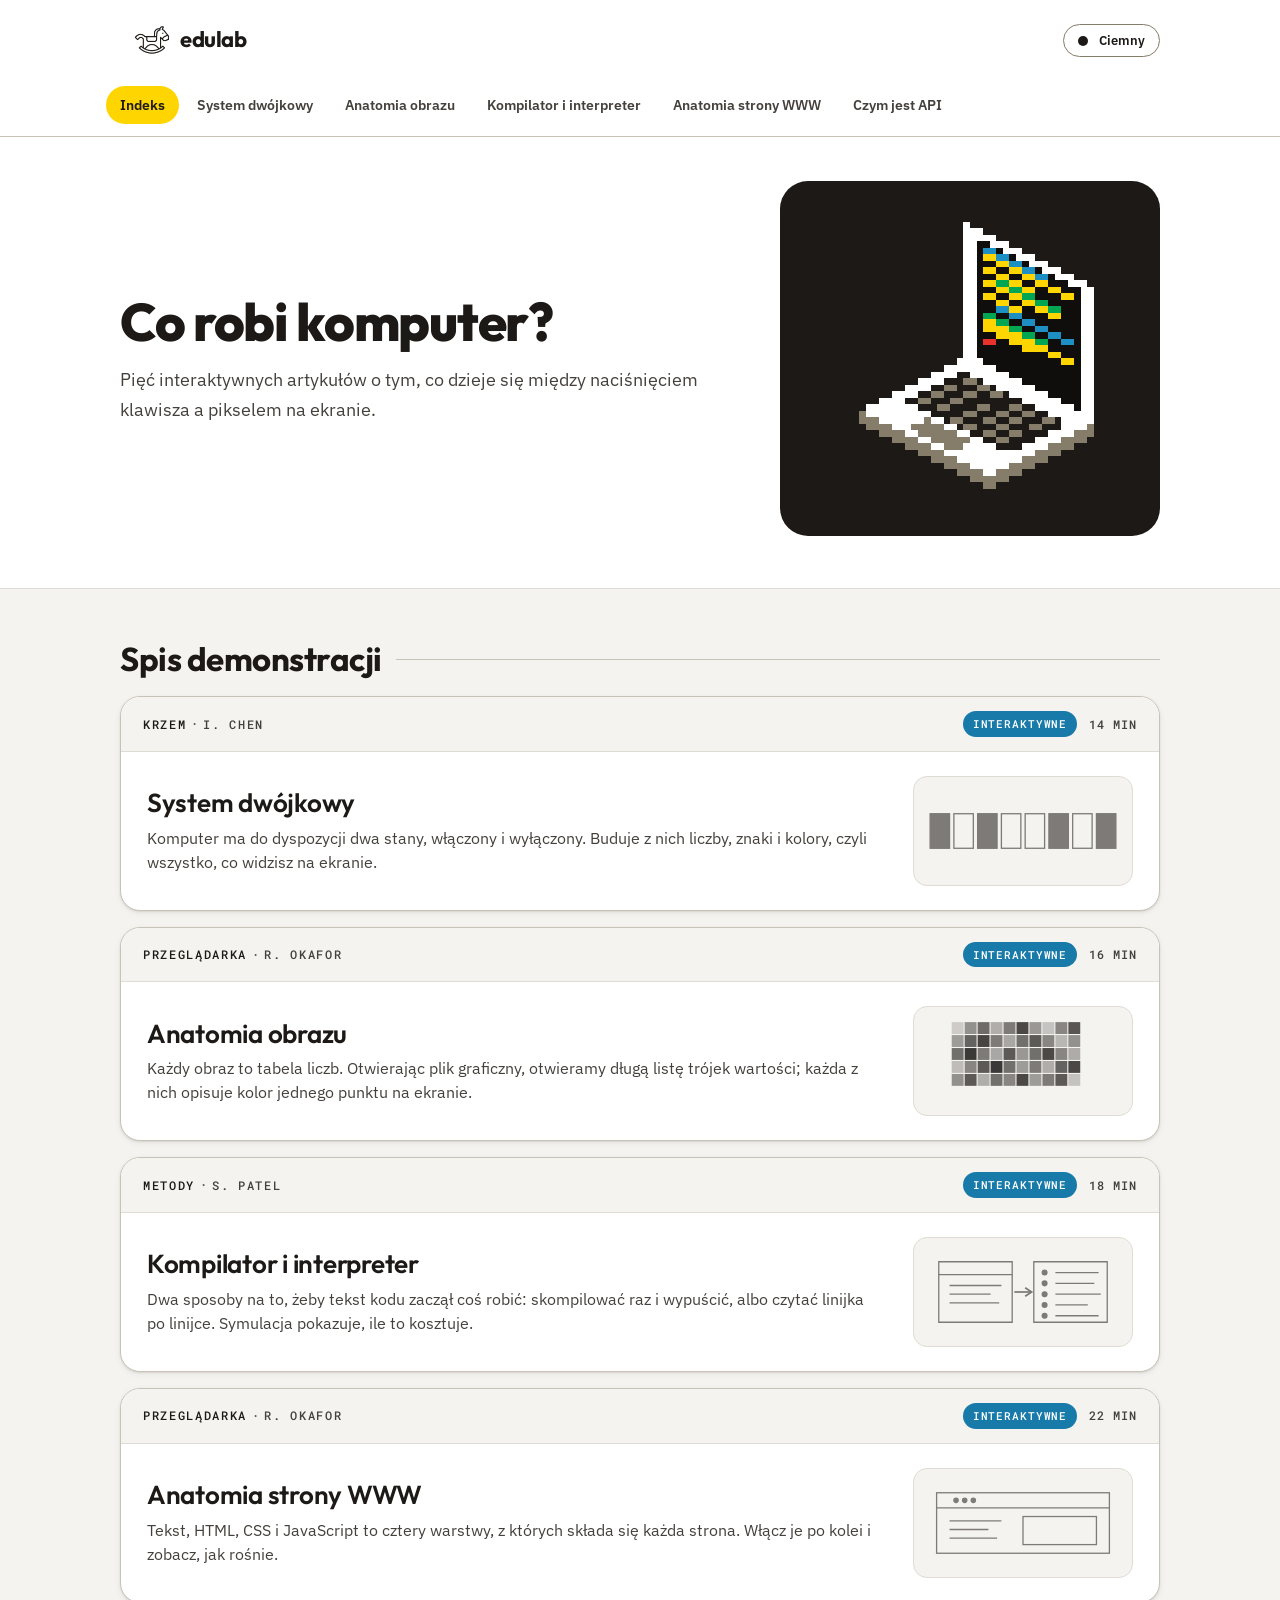
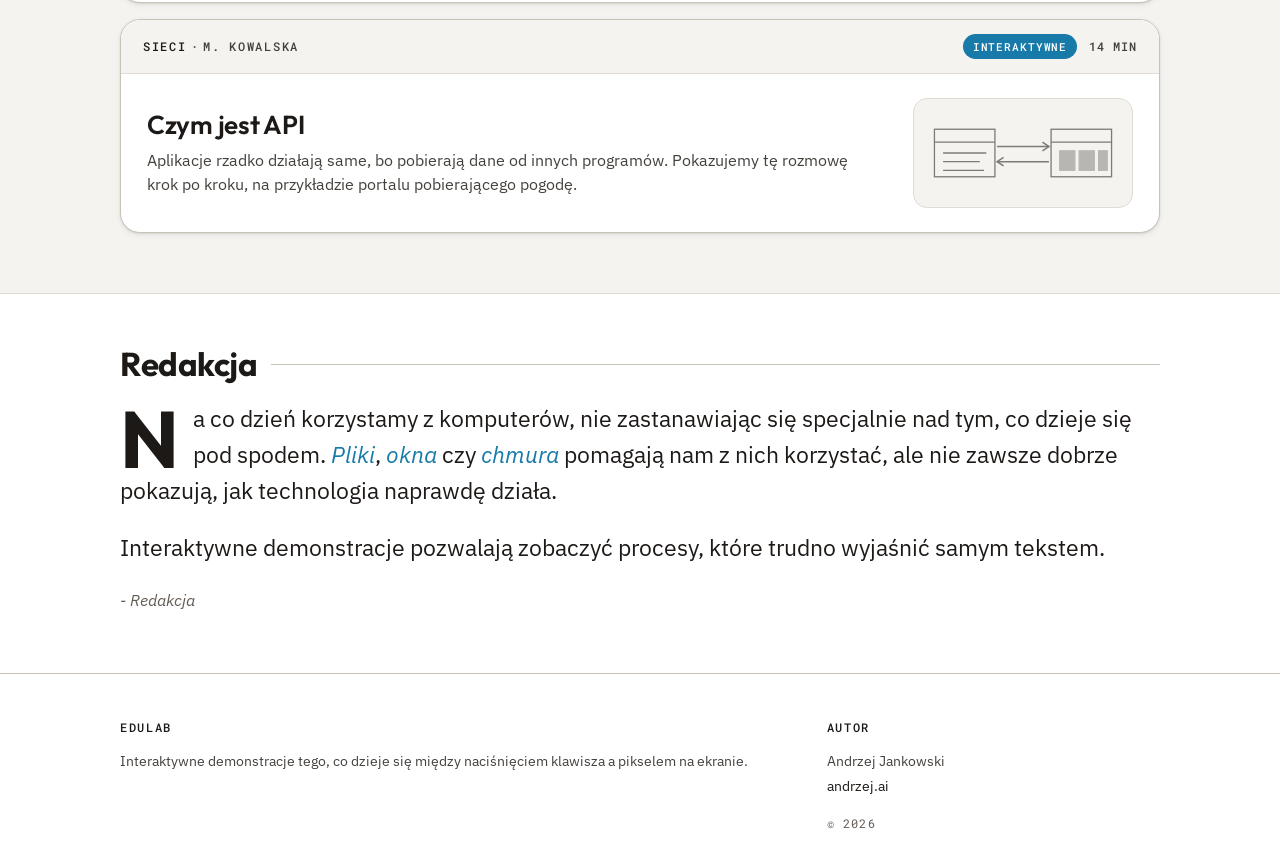
==== commit 7aa5e6a0: "Put article links in the top nav and drop the footer article list The header nav pointed at placehol" ====
--- a/index.html
+++ b/index.html
@@ -110,12 +110,13 @@
       <img class="edu-logo" src="edulab-mark-ink.png" alt="edulab" />
       <span class="wordmark">edulab</span>
     </a>
-    <nav class="topnav">
-      <a href="index.html" class="active">Indeks</a>
-      <a href="#">Sieci</a>
-      <a href="#">Krzem</a>
-      <a href="#">Metody</a>
-      <a href="#">O piśmie</a>
+    <nav class="topnav" aria-label="Artykuły">
+      <a href="index.html" class="active" aria-current="page">Indeks</a>
+      <a href="binary.html">System dwójkowy</a>
+      <a href="image.html">Anatomia obrazu</a>
+      <a href="compilation.html">Kompilator i interpreter</a>
+      <a href="website.html">Anatomia strony WWW</a>
+      <a href="api.html">Czym jest API</a>
     </nav>
     <button class="theme-toggle" id="themeToggle" aria-label="Przełącz motyw">
       <span class="th-mark"></span>
@@ -1196,14 +1197,6 @@
       <p>Interaktywne demonstracje tego, co dzieje się między naciśnięciem klawisza a pikselem na ekranie.</p>
     </div>
     <div class="col">
-      <h6>Artykuły</h6>
-      <a href="binary.html">System dwójkowy</a>
-      <a href="image.html">Anatomia obrazu</a>
-      <a href="compilation.html">Kompilator i interpreter</a>
-      <a href="website.html">Anatomia strony WWW</a>
-      <a href="api.html">Czym jest API</a>
-    </div>
-    <div class="col">
       <h6>Autor</h6>
       <p>Andrzej Jankowski</p>
       <a href="https://andrzej.ai">andrzej.ai</a>
@@ -1222,5 +1215,12 @@
   });
 </script>
 
+<script>
+  // ─── Nav: keep the current article pill visible in the scrolling row ───
+  (function(){
+    var nav = document.querySelector('.topnav'), cur = nav && nav.querySelector('.active');
+    if (cur && nav.scrollWidth > nav.clientWidth) nav.scrollLeft = cur.offsetLeft - (nav.clientWidth - cur.offsetWidth) / 2;
+  })();
+</script>
 </body>
 </html>
--- a/site.css
+++ b/site.css
@@ -89,7 +89,7 @@
 .masthead .row {
   max-width: var(--shell); margin: 0 auto;
   padding: 8px var(--pad-x);
-  display: flex; align-items: center; gap: 12px;
+  display: flex; flex-wrap: wrap; align-items: center; gap: 12px;
 }
 .masthead .brand { display: flex; align-items: center; gap: 2px; margin-right: auto; border-radius: var(--r-sm); }
 .masthead .edu-logo { width: 64px; height: 64px; display: block; margin-right: -6px; filter: var(--logo-filter); }
@@ -97,11 +97,16 @@
   font-family: var(--font-display); font-weight: 700;
   font-size: 22px; letter-spacing: -.02em; color: var(--ink);
 }
-.masthead .topnav { display: flex; gap: 4px; }
+.masthead .topnav {                               /* second header row: one pill per article */
+  order: 3; flex-basis: 100%;
+  display: flex; gap: 4px; margin: 0 -14px; padding: 2px 0 4px;
+  overflow-x: auto; scrollbar-width: none;
+}
+.masthead .topnav::-webkit-scrollbar { display: none; }
 .masthead .topnav a {
   font-family: var(--font-sans); font-weight: 600; font-size: 14px;
   color: var(--ink-2);
-  padding: 8px 14px; border-radius: var(--r-pill);
+  padding: 8px 14px; border-radius: var(--r-pill); white-space: nowrap;
   transition: background .15s, color .15s;
 }
 .masthead .topnav a:hover { background: var(--paper-2); color: var(--ink); }
@@ -281,7 +286,7 @@
 .footer { border-top: 1px solid var(--line-2); background: var(--paper); padding: 44px 0 36px; }
 .footer-grid {
   max-width: var(--shell); margin: 0 auto; padding: 0 var(--pad-x);
-  display: grid; grid-template-columns: 2fr 1fr 1fr; gap: 40px;
+  display: grid; grid-template-columns: 2fr 1fr; gap: 40px;
 }
 .footer .col h6 {
   font-family: var(--font-mono); font-size: 12px; font-weight: 500; letter-spacing: .14em;
@@ -301,7 +306,8 @@
 }
 @media (max-width: 768px) {
   :root { --pad-x: 16px; --pad-y: 56px; }
-  .masthead .topnav { display: none; }
+  .masthead .row { gap: 6px; }
+  .masthead .topnav { margin: 0 calc(-1 * var(--pad-x)); padding: 2px var(--pad-x) 6px; }
   .masthead .edu-logo { width: 52px; height: 52px; }
   .page-head { padding: 28px var(--pad-x) 32px; }
   .page-head:has(+ .sec) { padding-bottom: 36px; }
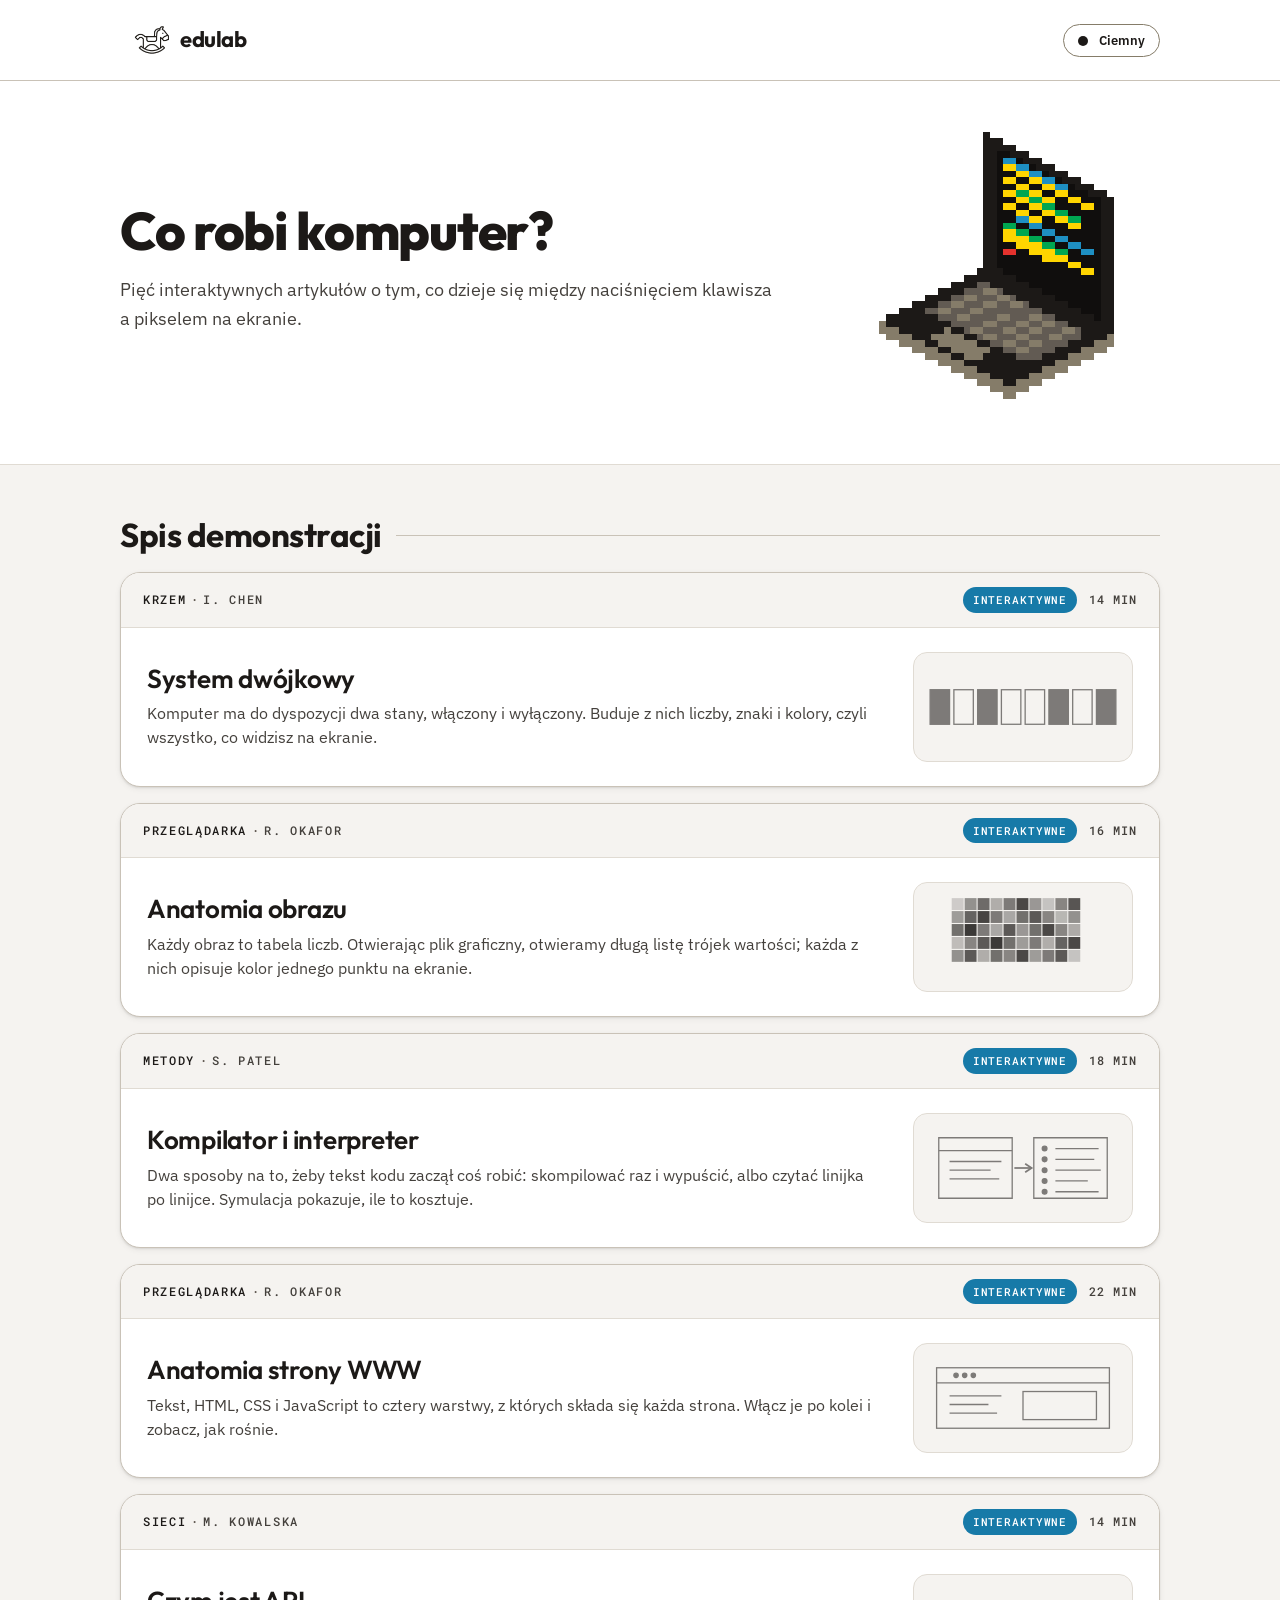
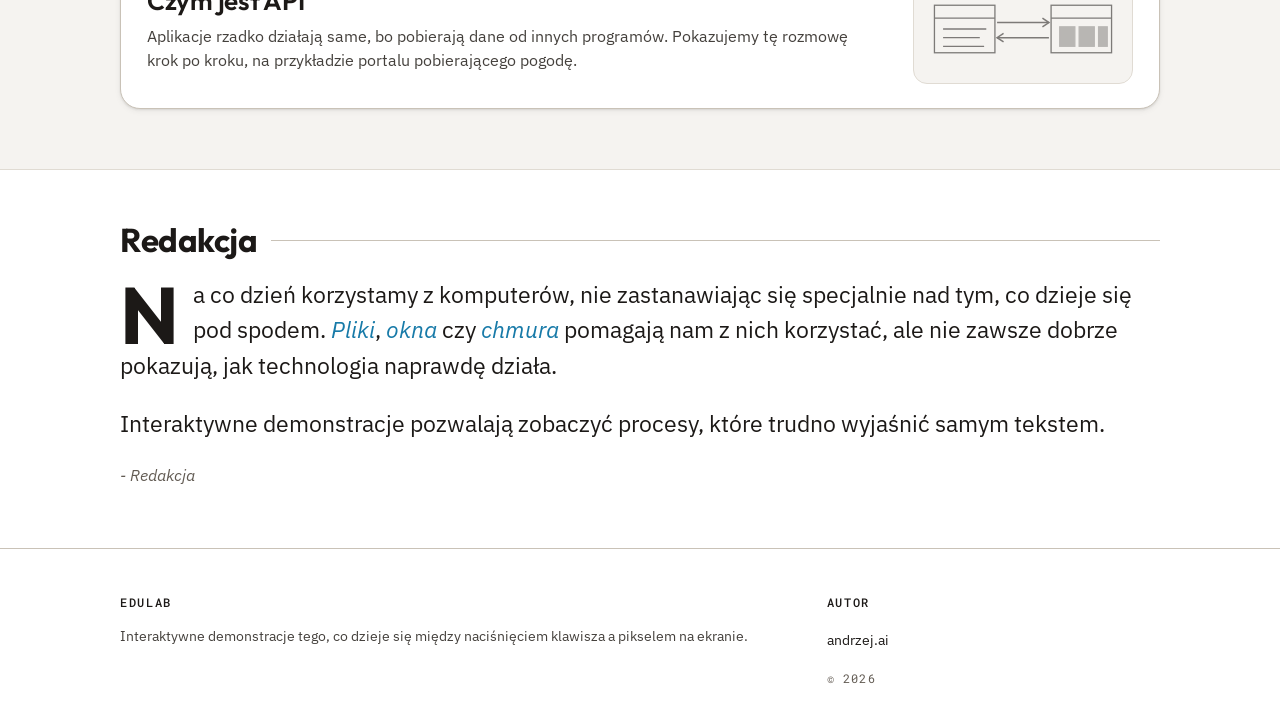
==== commit 6ee53ca1: "Slim the header, drop the author name, black pixel laptop The masthead keeps only the logo and the t" ====
--- a/index.html
+++ b/index.html
@@ -22,32 +22,27 @@
 <style>
   /* ─── Index page widgets (tokens + chrome come from site.css) ─── */
 
-  /* ─── Page head: text left, pixel-laptop panel right ─── */
-  :root { --pixel-panel: var(--ink); }
-  html[data-theme="dark"] { --pixel-panel: var(--paper-2); }
+  /* ─── Page head: text left, pixel laptop right (straight on the white page) ─── */
   .hub-head {
-    display: grid; grid-template-columns: minmax(0, 1fr) minmax(0, 380px);
+    display: grid; grid-template-columns: minmax(0, 1fr) minmax(0, 340px);
     gap: 48px; align-items: center;
   }
   .hub-head .app-title { margin-bottom: 16px; }
-  .hero-panel {
-    display: flex; align-items: center; justify-content: center;
-    padding: 34px 40px;
-    background: var(--pixel-panel); border-radius: var(--r-xl);
-  }
-  html[data-theme="dark"] .hero-panel { border: 1px solid var(--line-2); }
+  .hero-panel { display: flex; align-items: center; justify-content: center; }
   .hero-pixels {
     width: 100%; max-width: 300px; height: auto; display: block;
-    /* Pixel palette: SVG fill literals, identical in both themes */
-    --px-body:   #FFFFFF;
+    /* Pixel palette: SVG fill literals. Black laptop on the white page;
+       the dark theme flips it back to a white body so it stays visible. */
+    --px-body:   #1C1917;
     --px-shade:  #857C69;
-    --px-well:   #1C1917;
+    --px-well:   #625B53;
     --px-screen: #100E0D;
     --px-yellow: var(--yellow);
     --px-blue:   var(--blue);
     --px-green:  var(--green);
     --px-red:    var(--red);
   }
+  html[data-theme="dark"] .hero-pixels { --px-body: #FFFFFF; --px-well: #1C1917; }
 
   /* ─── Article cards ─── */
   .article-list { list-style: none; margin: 0; padding: 0; display: grid; gap: 16px; }
@@ -94,7 +89,6 @@
 
   @media (max-width: 768px) {
     .hub-head { grid-template-columns: 1fr; gap: 28px; }
-    .hero-panel { padding: 28px; }
     .hero-pixels { max-width: 220px; }
     .ac-body { grid-template-columns: 1fr; gap: 18px; }
     .ac-body h3 { font-size: 22px; }
@@ -110,14 +104,6 @@
       <img class="edu-logo" src="edulab-mark-ink.png" alt="edulab" />
       <span class="wordmark">edulab</span>
     </a>
-    <nav class="topnav" aria-label="Artykuły">
-      <a href="index.html" class="active" aria-current="page">Indeks</a>
-      <a href="binary.html">System dwójkowy</a>
-      <a href="image.html">Anatomia obrazu</a>
-      <a href="compilation.html">Kompilator i interpreter</a>
-      <a href="website.html">Anatomia strony WWW</a>
-      <a href="api.html">Czym jest API</a>
-    </nav>
     <button class="theme-toggle" id="themeToggle" aria-label="Przełącz motyw">
       <span class="th-mark"></span>
       <span class="lbl-jasny">Jasny</span>
@@ -1198,7 +1184,6 @@
     </div>
     <div class="col">
       <h6>Autor</h6>
-      <p>Andrzej Jankowski</p>
       <a href="https://andrzej.ai">andrzej.ai</a>
       <p class="foot-copy">© 2026</p>
     </div>
@@ -1215,12 +1200,5 @@
   });
 </script>
 
-<script>
-  // ─── Nav: keep the current article pill visible in the scrolling row ───
-  (function(){
-    var nav = document.querySelector('.topnav'), cur = nav && nav.querySelector('.active');
-    if (cur && nav.scrollWidth > nav.clientWidth) nav.scrollLeft = cur.offsetLeft - (nav.clientWidth - cur.offsetWidth) / 2;
-  })();
-</script>
 </body>
 </html>
--- a/site.css
+++ b/site.css
@@ -89,7 +89,7 @@
 .masthead .row {
   max-width: var(--shell); margin: 0 auto;
   padding: 8px var(--pad-x);
-  display: flex; flex-wrap: wrap; align-items: center; gap: 12px;
+  display: flex; align-items: center; gap: 12px;
 }
 .masthead .brand { display: flex; align-items: center; gap: 2px; margin-right: auto; border-radius: var(--r-sm); }
 .masthead .edu-logo { width: 64px; height: 64px; display: block; margin-right: -6px; filter: var(--logo-filter); }
@@ -97,20 +97,6 @@
   font-family: var(--font-display); font-weight: 700;
   font-size: 22px; letter-spacing: -.02em; color: var(--ink);
 }
-.masthead .topnav {                               /* second header row: one pill per article */
-  order: 3; flex-basis: 100%;
-  display: flex; gap: 4px; margin: 0 -14px; padding: 2px 0 4px;
-  overflow-x: auto; scrollbar-width: none;
-}
-.masthead .topnav::-webkit-scrollbar { display: none; }
-.masthead .topnav a {
-  font-family: var(--font-sans); font-weight: 600; font-size: 14px;
-  color: var(--ink-2);
-  padding: 8px 14px; border-radius: var(--r-pill); white-space: nowrap;
-  transition: background .15s, color .15s;
-}
-.masthead .topnav a:hover { background: var(--paper-2); color: var(--ink); }
-.masthead .topnav a.active { background: var(--yellow); color: var(--yellow-ink); }
 
 /* Theme toggle: ghost pill in the header row */
 .theme-toggle {
@@ -306,8 +292,6 @@
 }
 @media (max-width: 768px) {
   :root { --pad-x: 16px; --pad-y: 56px; }
-  .masthead .row { gap: 6px; }
-  .masthead .topnav { margin: 0 calc(-1 * var(--pad-x)); padding: 2px var(--pad-x) 6px; }
   .masthead .edu-logo { width: 52px; height: 52px; }
   .page-head { padding: 28px var(--pad-x) 32px; }
   .page-head:has(+ .sec) { padding-bottom: 36px; }
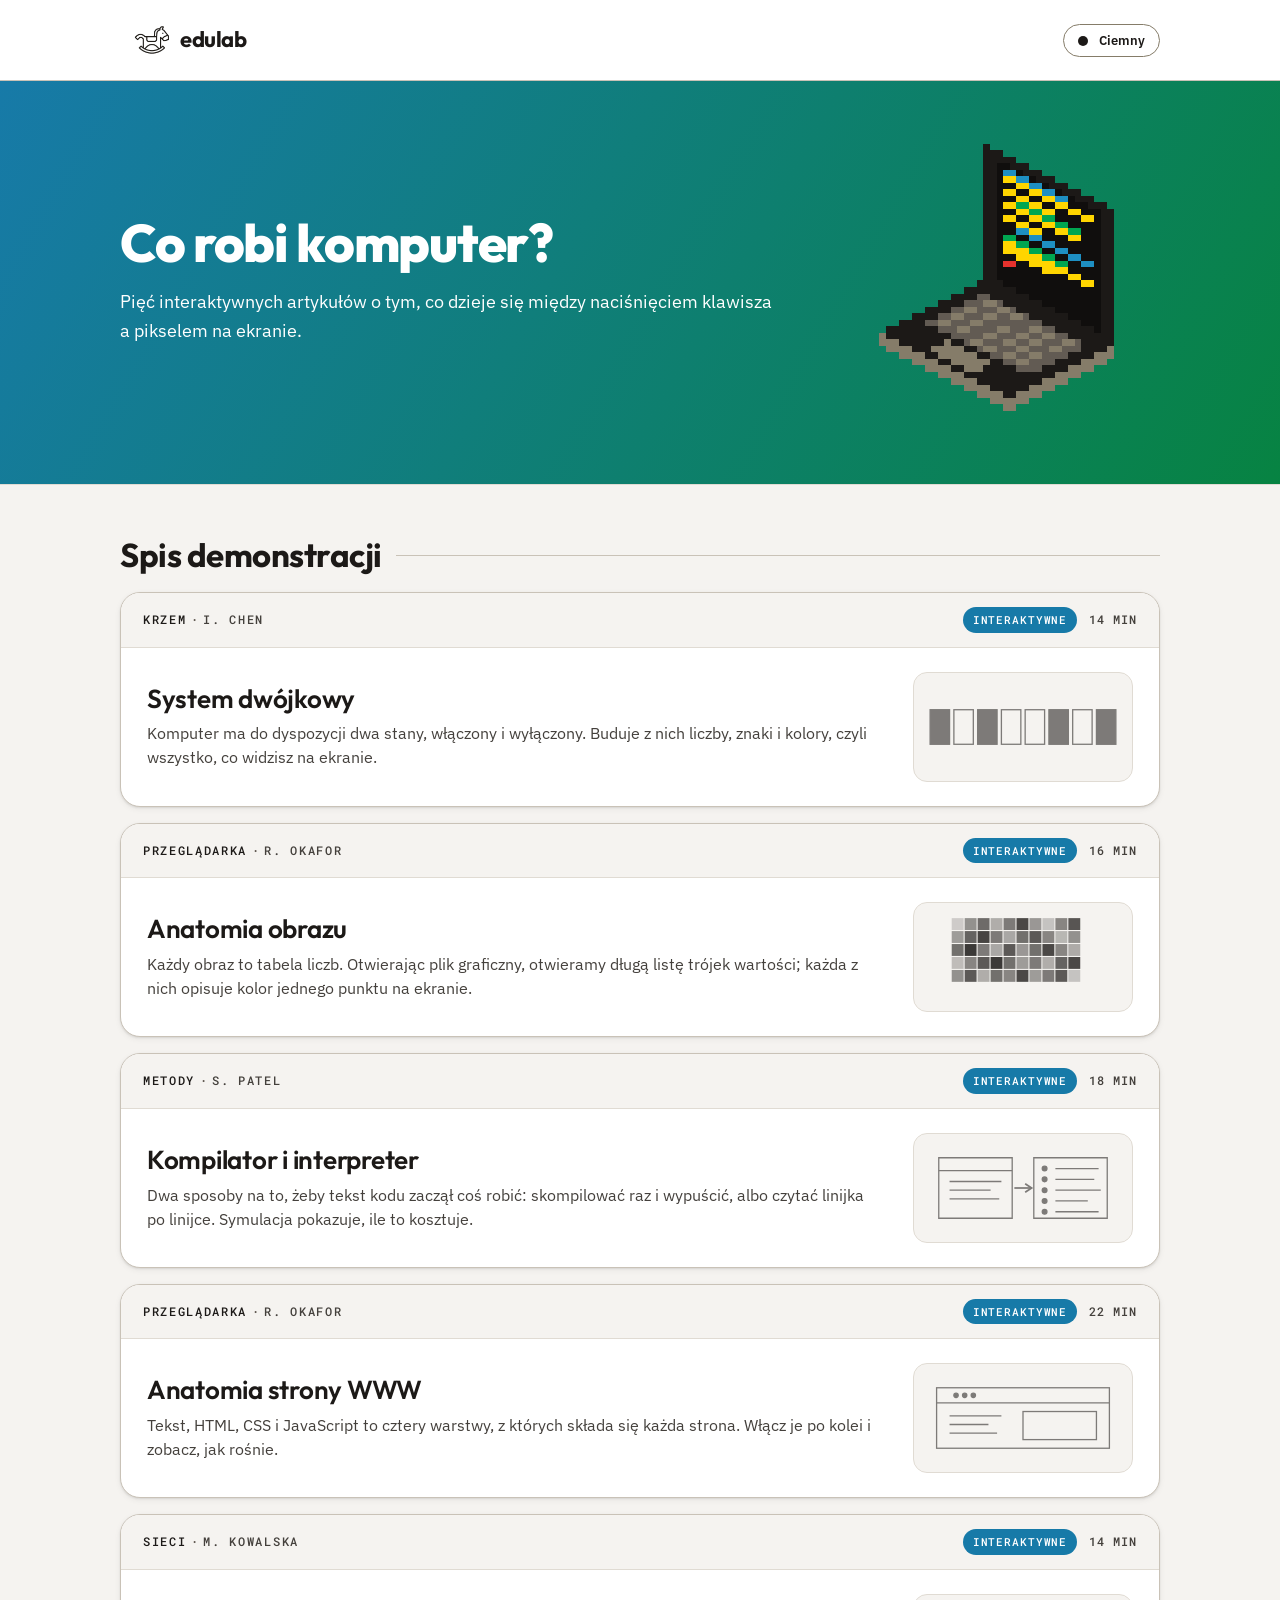
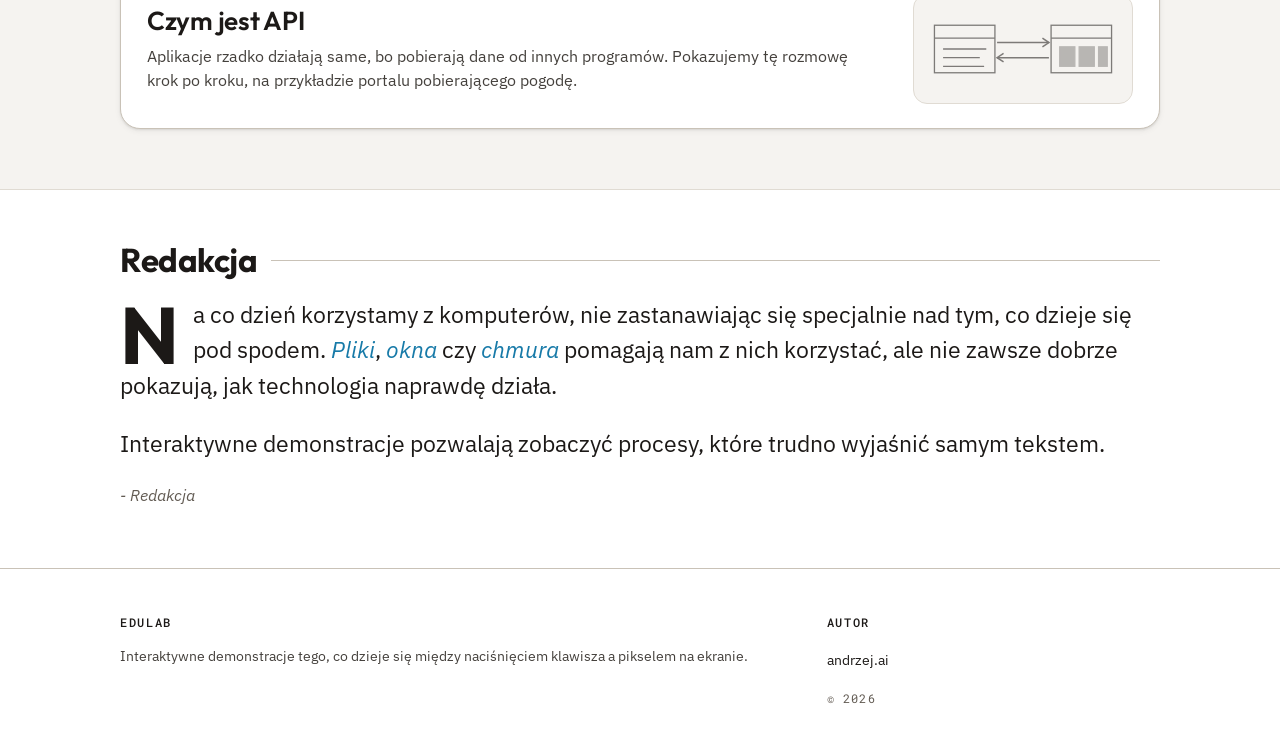
==== commit ee65e187: "Give the index hero a blue-to-green band Full-bleed gradient from --blue-soft to --green-soft (the A" ====
--- a/index.html
+++ b/index.html
@@ -22,7 +22,13 @@
 <style>
   /* ─── Index page widgets (tokens + chrome come from site.css) ─── */
 
-  /* ─── Page head: text left, pixel laptop right (straight on the white page) ─── */
+  /* ─── Hero band: full-bleed blue → green (AA shades, white text) ─── */
+  .hub-band {
+    background: linear-gradient(120deg, var(--blue-soft) 0%, var(--green-soft) 100%);
+    color: var(--blue-ink);
+  }
+  .hub-band .page-head { border-bottom: none; padding-top: 56px; padding-bottom: 60px; }
+  .hub-band .app-title, .hub-band .edu-lead { color: var(--blue-ink); }
   .hub-head {
     display: grid; grid-template-columns: minmax(0, 1fr) minmax(0, 340px);
     gap: 48px; align-items: center;
@@ -31,8 +37,8 @@
   .hero-panel { display: flex; align-items: center; justify-content: center; }
   .hero-pixels {
     width: 100%; max-width: 300px; height: auto; display: block;
-    /* Pixel palette: SVG fill literals. Black laptop on the white page;
-       the dark theme flips it back to a white body so it stays visible. */
+    /* Pixel palette: SVG fill literals. Black laptop on the blue-green band,
+       identical in both themes (the band does not change with the theme). */
     --px-body:   #1C1917;
     --px-shade:  #857C69;
     --px-well:   #625B53;
@@ -42,7 +48,6 @@
     --px-green:  var(--green);
     --px-red:    var(--red);
   }
-  html[data-theme="dark"] .hero-pixels { --px-body: #FFFFFF; --px-well: #1C1917; }
 
   /* ─── Article cards ─── */
   .article-list { list-style: none; margin: 0; padding: 0; display: grid; gap: 16px; }
@@ -113,7 +118,8 @@
 </header>
 
 <main>
-<header class="page-head hub-head">
+<header class="hub-band">
+<div class="page-head hub-head">
   <div class="hub-text">
     <h1 class="app-title">Co robi komputer?</h1>
     <p class="edu-lead">Pięć interaktywnych artykułów o tym, co dzieje się między naciśnięciem klawisza a pikselem na ekranie.</p>
@@ -934,6 +940,7 @@
         <rect x="26" y="41" width="1" height="1" fill="var(--px-shade)"/>
       </svg>
   </div>
+</div>
 </header>
 
 <section class="sec sec-stone"><div class="wrap">
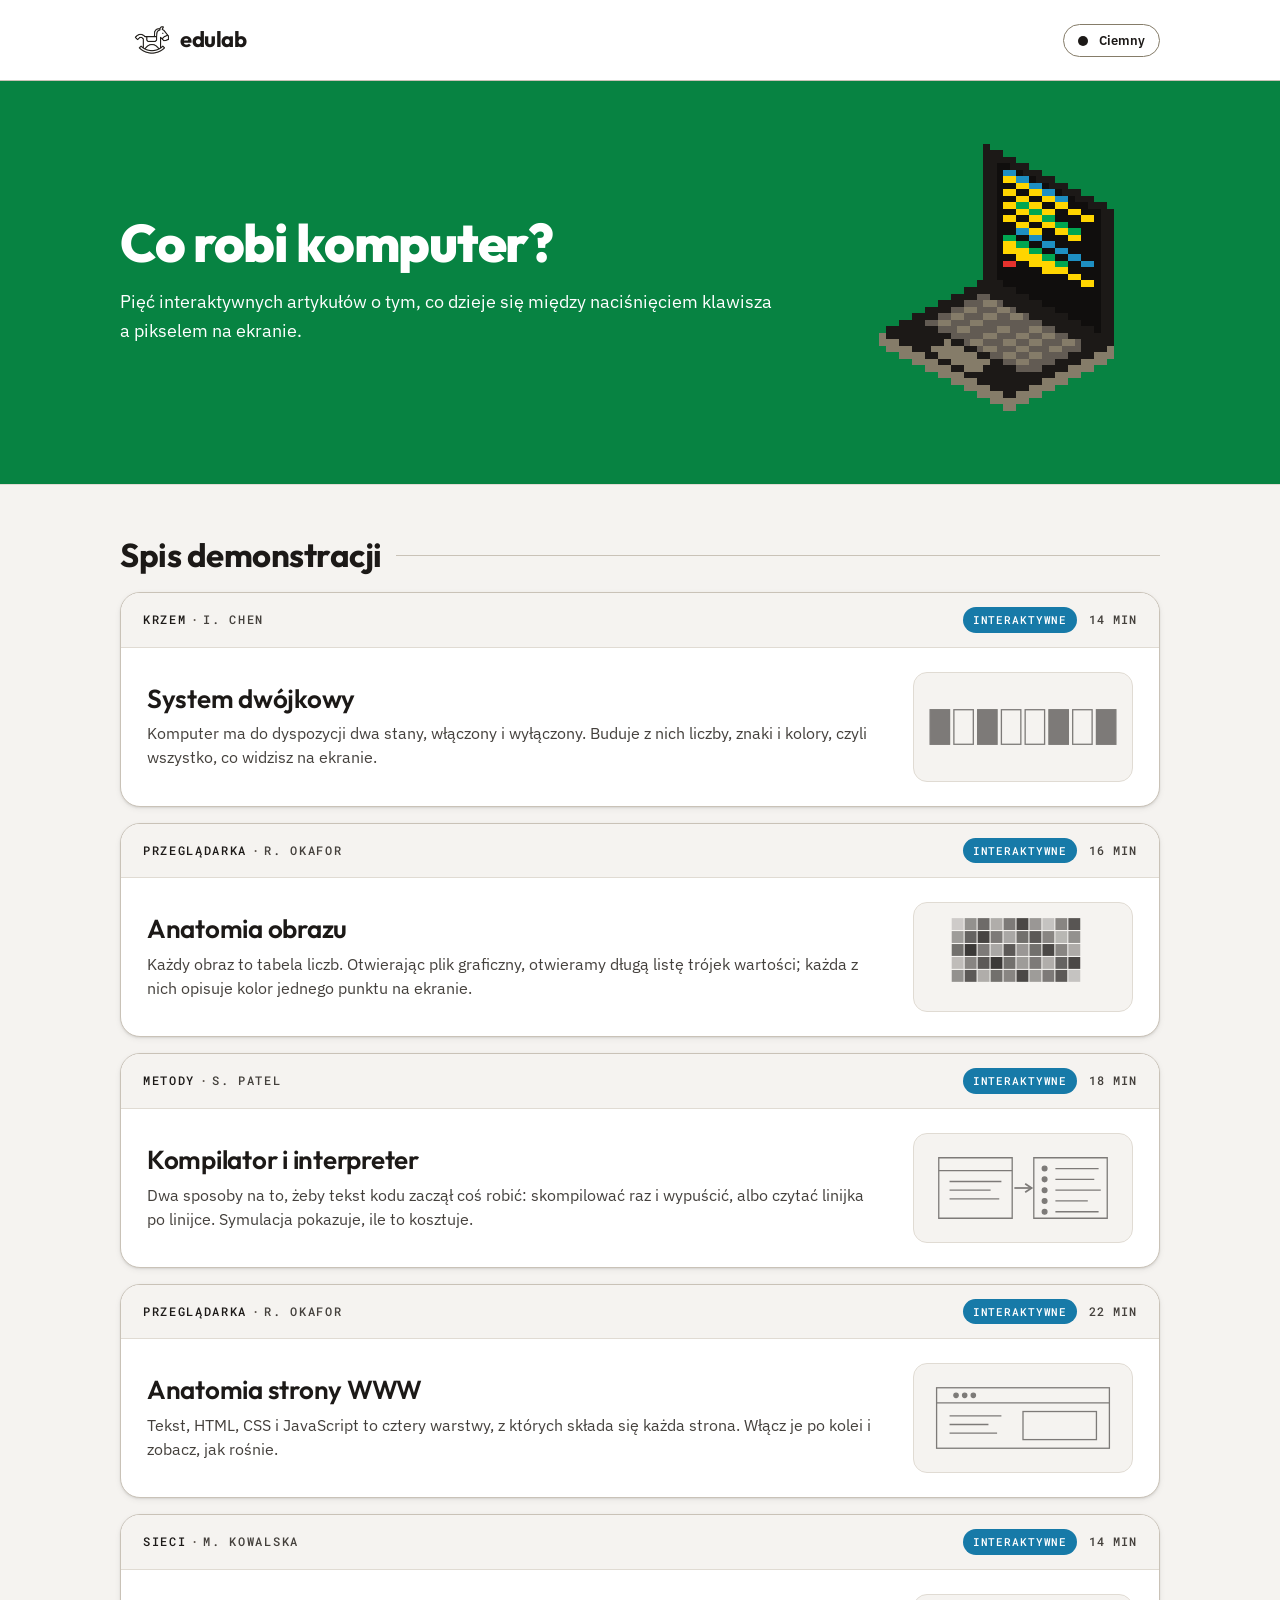
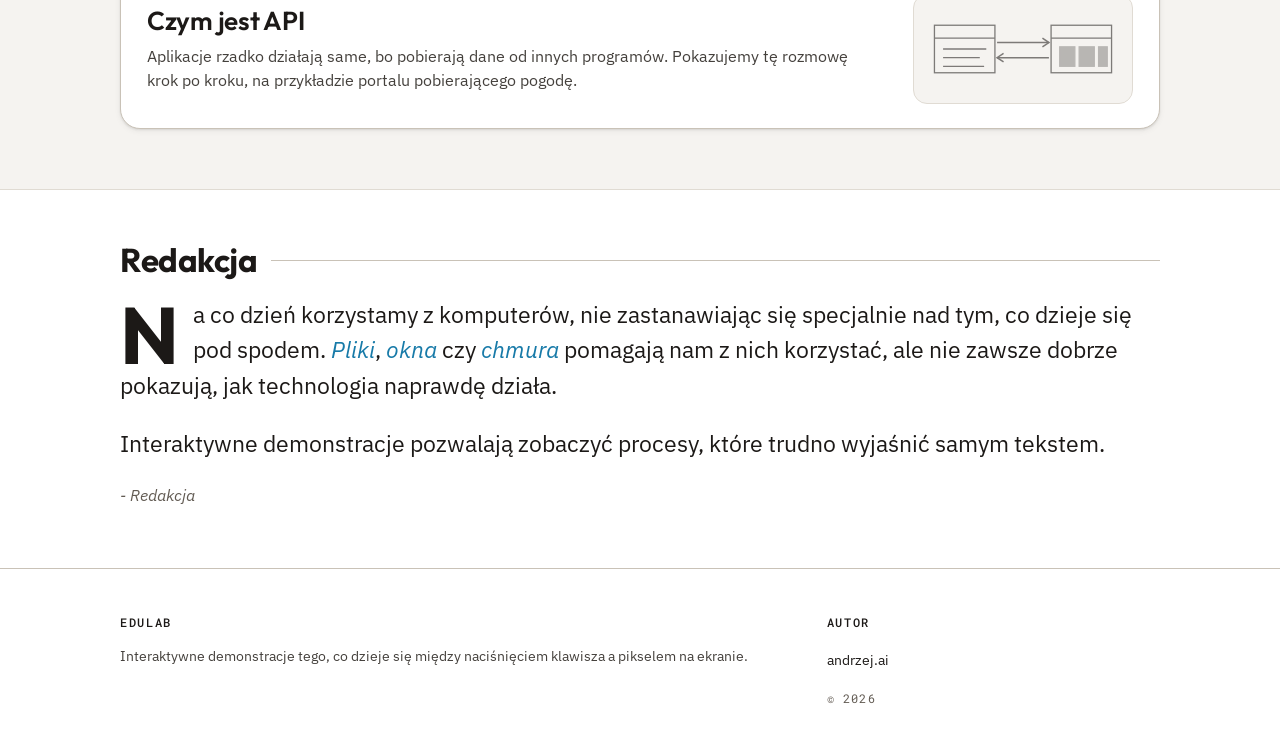
==== commit 512d6ad1: "Make the index hero band solid green Replaces the blue-to-green gradient with a flat --green-soft fi" ====
--- a/index.html
+++ b/index.html
@@ -22,13 +22,10 @@
 <style>
   /* ─── Index page widgets (tokens + chrome come from site.css) ─── */
 
-  /* ─── Hero band: full-bleed blue → green (AA shades, white text) ─── */
-  .hub-band {
-    background: linear-gradient(120deg, var(--blue-soft) 0%, var(--green-soft) 100%);
-    color: var(--blue-ink);
-  }
+  /* ─── Hero band: full-bleed solid green (AA shade, white text) ─── */
+  .hub-band { background: var(--green-soft); color: var(--green-ink); }
   .hub-band .page-head { border-bottom: none; padding-top: 56px; padding-bottom: 60px; }
-  .hub-band .app-title, .hub-band .edu-lead { color: var(--blue-ink); }
+  .hub-band .app-title, .hub-band .edu-lead { color: var(--green-ink); }
   .hub-head {
     display: grid; grid-template-columns: minmax(0, 1fr) minmax(0, 340px);
     gap: 48px; align-items: center;
@@ -37,7 +34,7 @@
   .hero-panel { display: flex; align-items: center; justify-content: center; }
   .hero-pixels {
     width: 100%; max-width: 300px; height: auto; display: block;
-    /* Pixel palette: SVG fill literals. Black laptop on the blue-green band,
+    /* Pixel palette: SVG fill literals. Black laptop on the green band,
        identical in both themes (the band does not change with the theme). */
     --px-body:   #1C1917;
     --px-shade:  #857C69;
